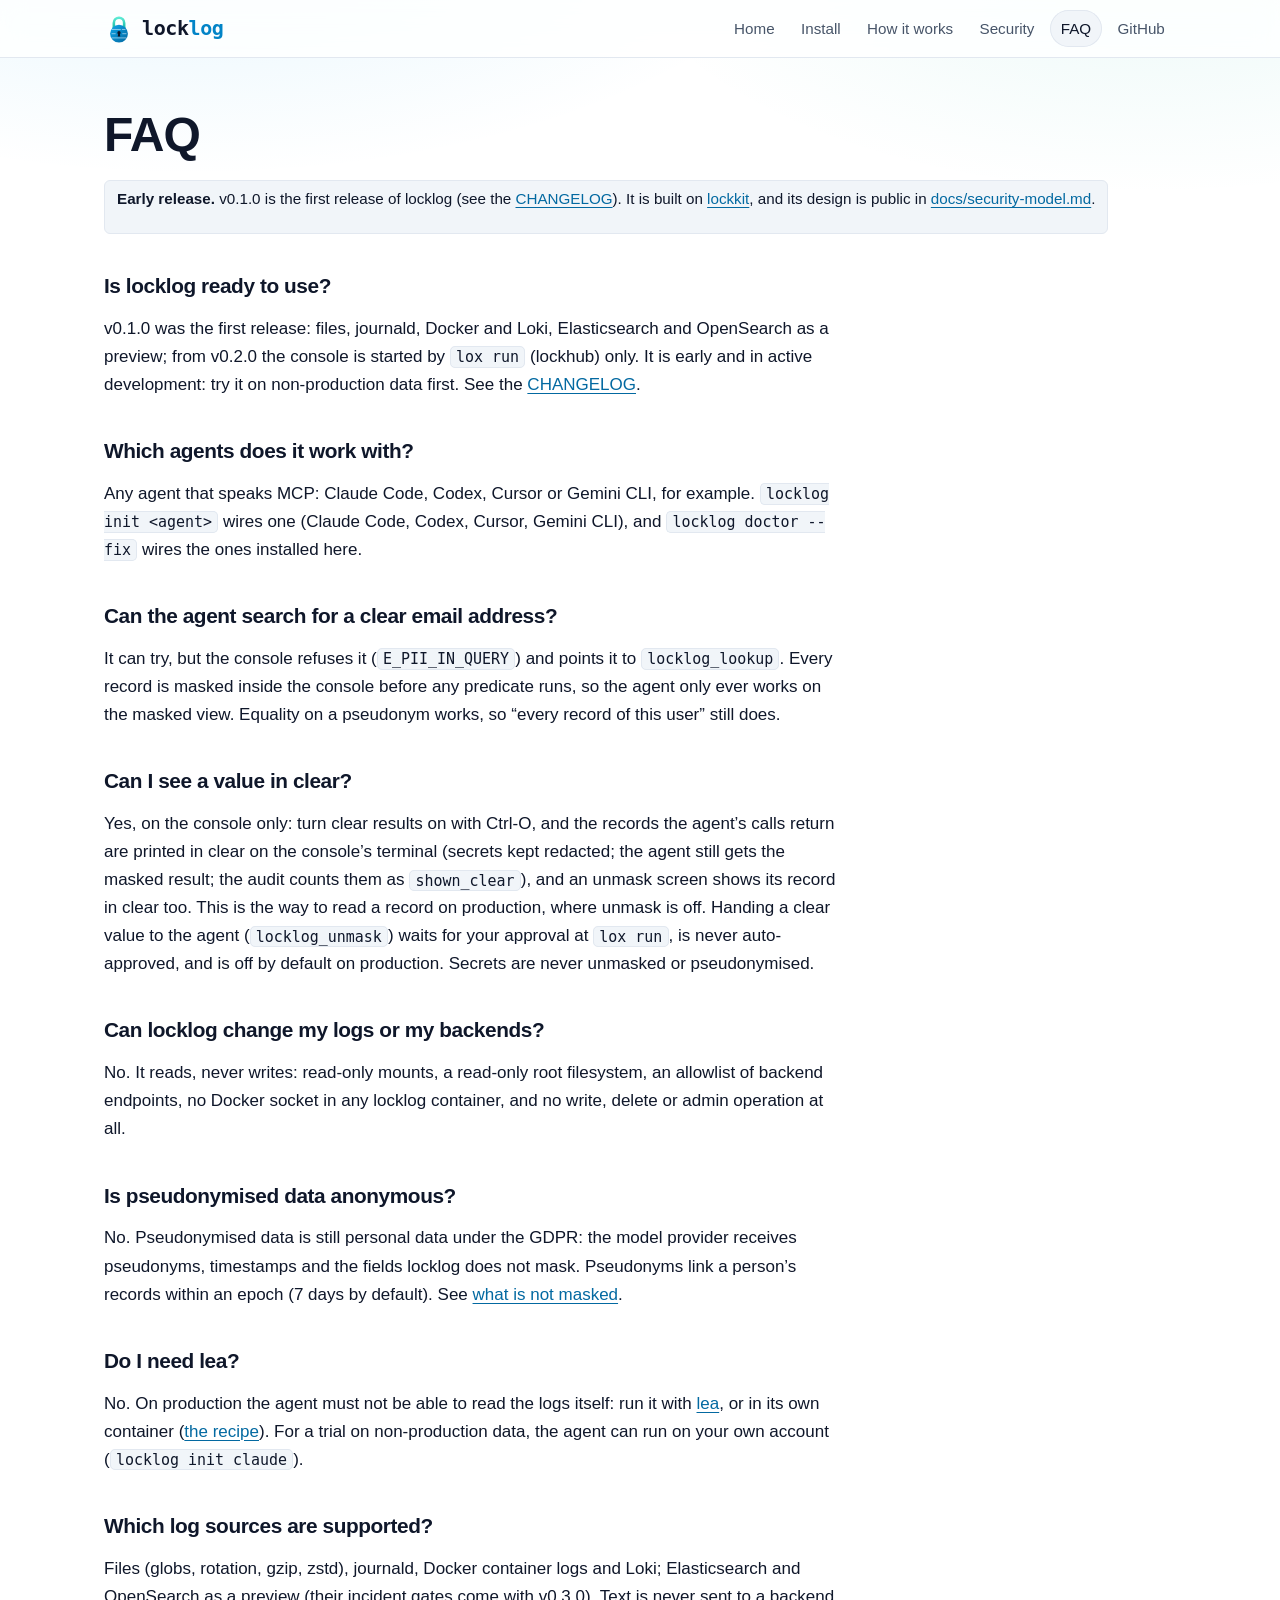
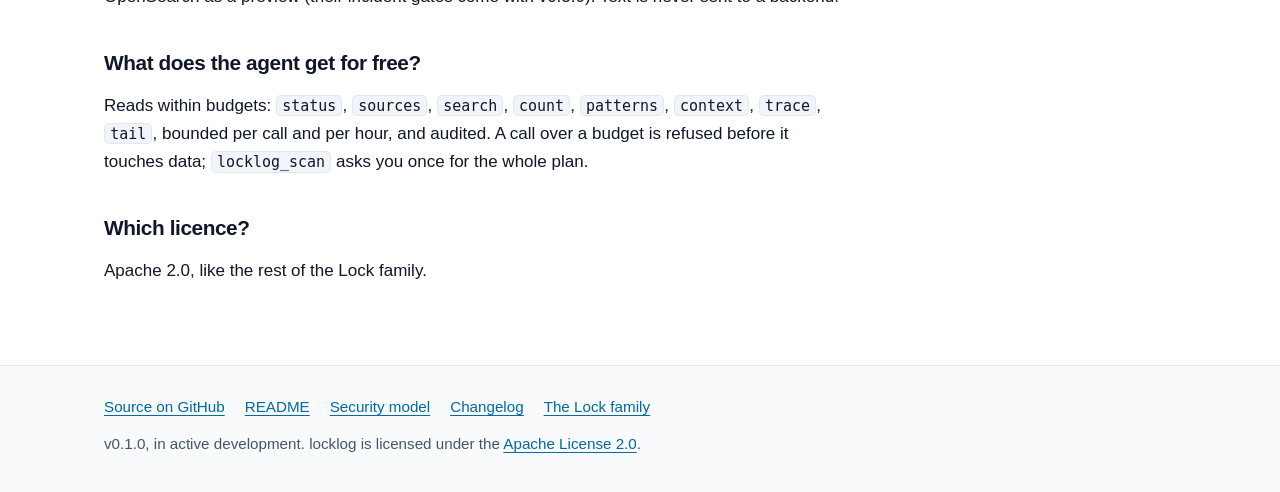
==== site/faq/index.html @ 56785b1d "feat!: hub only, started by lox run; launcher verbs; lockkit v0.13.0 - lockkit v0.13.0. locklog cons" ====
<!doctype html>
<html lang="en">
<head>
  <meta charset="utf-8">
  <meta name="viewport" content="width=device-width, initial-scale=1">
  <title>FAQ — locklog</title>
  <meta name="description" content="Frequently asked questions about locklog: status, agents, masking, clear values, GDPR, sources and budgets.">
  <meta name="color-scheme" content="light dark">
  <meta name="theme-color" content="#ffffff" media="(prefers-color-scheme: light)">
  <meta name="theme-color" content="#0b1120" media="(prefers-color-scheme: dark)">
  <link rel="canonical" href="https://locklog.dev/faq/">
  <meta property="og:type" content="website">
  <meta property="og:site_name" content="locklog">
  <meta property="og:title" content="FAQ — locklog">
  <meta property="og:description" content="Frequently asked questions about locklog: status, agents, masking, clear values, GDPR, sources and budgets.">
  <meta property="og:url" content="https://locklog.dev/faq/">
  <meta property="og:locale" content="en_US">
  <meta name="twitter:card" content="summary">
  <meta name="twitter:title" content="FAQ — locklog">
  <meta name="twitter:description" content="Frequently asked questions about locklog: status, agents, masking, clear values, GDPR, sources and budgets.">
  <link rel="icon" href="../assets/logo.svg" type="image/svg+xml">
  <link rel="stylesheet" href="../assets/style.css">
  <script src="../assets/anchors.js" defer></script>
</head>
<body>
  <a class="skip-link" href="#main">Skip to content</a>
  <header class="site-header">
    <div class="wrap">
      <a class="brand" href="../"><img src="../assets/logo.svg" alt="" width="32" height="32"><span class="wordmark">lock<span>log</span></span></a>
      <nav class="site-nav" aria-label="Main">
        <ul>
          <li><a href="../">Home</a></li>
          <li><a href="../install/">Install</a></li>
          <li><a href="../how-it-works/">How it works</a></li>
          <li><a href="../security/">Security</a></li>
          <li><a href="../faq/" aria-current="page">FAQ</a></li>
          <li><a href="https://github.com/DavidGodefroid/locklog">GitHub</a></li>
        </ul>
      </nav>
    </div>
  </header>
  <main id="main" tabindex="-1">
    <div class="wrap">
<h1>FAQ</h1>
<div class="notice" role="note"><p><strong>Early release.</strong> v0.1.0 is the first release of locklog (see the <a href="https://github.com/DavidGodefroid/locklog/blob/main/CHANGELOG.md">CHANGELOG</a>). It is built on <a href="https://github.com/DavidGodefroid/lockkit">lockkit</a>, and its design is public in <a href="https://github.com/DavidGodefroid/locklog/blob/main/docs/security-model.md">docs/security-model.md</a>.</p></div>
<div class="prose faq">
<h2 id="ready">Is locklog ready to use?</h2>
<p>v0.1.0 was the first release: files, journald, Docker and Loki, Elasticsearch and OpenSearch as a preview; from v0.2.0 the console is started by <code>lox run</code> (lockhub) only. It is early and in active development: try it on non-production data first. See the <a href="https://github.com/DavidGodefroid/locklog/blob/main/CHANGELOG.md">CHANGELOG</a>.</p>

<h2 id="agents">Which agents does it work with?</h2>
<p>Any agent that speaks MCP: Claude Code, Codex, Cursor or Gemini CLI, for example. <code>locklog init &lt;agent&gt;</code> wires one (Claude Code, Codex, Cursor, Gemini CLI), and <code>locklog doctor --fix</code> wires the ones installed here.</p>

<h2 id="search-clear">Can the agent search for a clear email address?</h2>
<p>It can try, but the console refuses it (<code>E_PII_IN_QUERY</code>) and points it to <code>locklog_lookup</code>. Every record is masked inside the console before any predicate runs, so the agent only ever works on the masked view. Equality on a pseudonym works, so “every record of this user” still does.</p>

<h2 id="see-clear">Can I see a value in clear?</h2>
<p>Yes, on the console only: turn clear results on with Ctrl-O, and the records the agent’s calls return are printed in clear on the console’s terminal (secrets kept redacted; the agent still gets the masked result; the audit counts them as <code>shown_clear</code>), and an unmask screen shows its record in clear too. This is the way to read a record on production, where unmask is off. Handing a clear value to the agent (<code>locklog_unmask</code>) waits for your approval at <code>lox run</code>, is never auto-approved, and is off by default on production. Secrets are never unmasked or pseudonymised.</p>

<h2 id="write">Can locklog change my logs or my backends?</h2>
<p>No. It reads, never writes: read-only mounts, a read-only root filesystem, an allowlist of backend endpoints, no Docker socket in any locklog container, and no write, delete or admin operation at all.</p>

<h2 id="gdpr">Is pseudonymised data anonymous?</h2>
<p>No. Pseudonymised data is still personal data under the GDPR: the model provider receives pseudonyms, timestamps and the fields locklog does not mask. Pseudonyms link a person’s records within an epoch (7 days by default). See <a href="../security/#not-masked">what is not masked</a>.</p>

<h2 id="lea">Do I need lea?</h2>
<p>No. On production the agent must not be able to read the logs itself: run it with <a href="https://github.com/DavidGodefroid/lea">lea</a>, or in its own container (<a href="https://github.com/DavidGodefroid/locklog/blob/main/docs/setup.md#the-own-container-recipe">the recipe</a>). For a trial on non-production data, the agent can run on your own account (<code>locklog init claude</code>).</p>

<h2 id="sources">Which log sources are supported?</h2>
<p>Files (globs, rotation, gzip, zstd), journald, Docker container logs and Loki; Elasticsearch and OpenSearch as a preview (their incident gates come with v0.3.0). Text is never sent to a backend.</p>

<h2 id="budgets">What does the agent get for free?</h2>
<p>Reads within budgets: <code>status</code>, <code>sources</code>, <code>search</code>, <code>count</code>, <code>patterns</code>, <code>context</code>, <code>trace</code>, <code>tail</code>, bounded per call and per hour, and audited. A call over a budget is refused before it touches data; <code>locklog_scan</code> asks you once for the whole plan.</p>

<h2 id="licence">Which licence?</h2>
<p>Apache 2.0, like the rest of the Lock family.</p>
</div>
    </div>
  </main>
  <footer class="site-footer">
    <div class="wrap">
      <ul>
        <li><a href="https://github.com/DavidGodefroid/locklog">Source on GitHub</a></li>
        <li><a href="https://github.com/DavidGodefroid/locklog/blob/main/README.md">README</a></li>
        <li><a href="https://github.com/DavidGodefroid/locklog/blob/main/docs/security-model.md">Security model</a></li>
        <li><a href="https://github.com/DavidGodefroid/locklog/blob/main/CHANGELOG.md">Changelog</a></li>
        <li><a href="https://lockfamily.dev/">The Lock family</a></li>
      </ul>
      <p>v0.1.0, in active development. locklog is licensed under the <a href="https://github.com/DavidGodefroid/locklog/blob/main/LICENSE">Apache License 2.0</a>.</p>
    </div>
  </footer>
</body>
</html>
---- site/assets/style.css ----
/* locklog.dev — one stylesheet, no build step, no external resources.
   Palette taken from site/assets/logo.svg and the banners. */

:root {
  color-scheme: light dark;
  --bg: #ffffff;
  --bg-glow: rgba(14, 165, 233, 0.14);
  --bg-glow-2: rgba(20, 184, 166, 0.10);
  --surface: #f8fafc;
  --surface-2: #f1f5f9;
  --text: #0f172a;
  --muted: #475569;
  --border: #e2e8f0;
  --link: #0369a1;
  --link-hover: #075985;
  --accent: #0284c7;
  --accent-2: #14b8a6;
  --key: #0f766e;
  --focus: #0284c7;
  --term-bg: #0f172a;
  --term-bar: #1e293b;
  --term-text: #e2e8f0;
  --term-border: #1e293b;
  --limit-bg: #fffbeb;
  --limit-border: #b45309;
  --yes: #0f766e;
  --yes-bg: #ccfbf1;
  --no: #b91c1c;
  --no-bg: #fee2e2;
  --header-bg: rgba(255, 255, 255, 0.82);
  --shadow: 0 1px 2px rgba(15, 23, 42, 0.06), 0 8px 24px rgba(15, 23, 42, 0.06);
  --shadow-lg: 0 24px 60px -12px rgba(3, 105, 161, 0.35);
  --partial: #92400e;
  --partial-bg: #fef3c7;
  --mono: ui-monospace, SFMono-Regular, Menlo, Consolas, "DejaVu Sans Mono", "Liberation Mono", monospace;
  --sans: -apple-system, BlinkMacSystemFont, "Segoe UI", Roboto, "Helvetica Neue", Arial, "Noto Sans", sans-serif;
  --radius: 12px;
  --max: 70rem;
}

@media (prefers-color-scheme: dark) {
  :root {
    --bg: #0b1120;
    --bg-glow: rgba(14, 165, 233, 0.22);
    --bg-glow-2: rgba(45, 212, 191, 0.10);
    --surface: #111a2e;
    --surface-2: #1e293b;
    --text: #f1f5f9;
    --muted: #94a3b8;
    --border: #253047;
    --link: #7dd3fc;
    --link-hover: #bae6fd;
    --accent: #38bdf8;
    --accent-2: #5eead4;
    --key: #5eead4;
    --focus: #5eead4;
    --term-bg: #020617;
    --term-bar: #0f172a;
    --term-text: #e2e8f0;
    --term-border: #253047;
    --limit-bg: #1f1a10;
    --limit-border: #f59e0b;
    --yes: #5eead4;
    --yes-bg: rgba(45, 212, 191, 0.12);
    --no: #fca5a5;
    --no-bg: rgba(248, 113, 113, 0.12);
    --header-bg: rgba(11, 17, 32, 0.8);
    --shadow: 0 1px 2px rgba(0, 0, 0, 0.3), 0 8px 24px rgba(0, 0, 0, 0.25);
    --shadow-lg: 0 30px 80px -20px rgba(14, 165, 233, 0.45);
    --partial: #fcd34d;
    --partial-bg: rgba(251, 191, 36, 0.12);
  }
}

*, *::before, *::after { box-sizing: border-box; }

html { -webkit-text-size-adjust: 100%; text-size-adjust: 100%; }

body {
  margin: 0;
  background:
    radial-gradient(60rem 30rem at 15% -10rem, var(--bg-glow), transparent 70%),
    radial-gradient(50rem 26rem at 90% -6rem, var(--bg-glow-2), transparent 70%),
    var(--bg);
  background-repeat: no-repeat;
  color: var(--text);
  font-family: var(--sans);
  font-size: 1.0625rem;
  line-height: 1.65;
  overflow-wrap: break-word;
}

img, svg { max-width: 100%; height: auto; }

a { color: var(--link); text-underline-offset: 0.18em; text-decoration-thickness: 1px; }
a:hover { color: var(--link-hover); text-decoration-thickness: 2px; }

:focus-visible {
  outline: 3px solid var(--focus);
  outline-offset: 2px;
  border-radius: 4px;
}

.skip-link {
  position: absolute;
  left: 1rem;
  top: -100px;
  z-index: 20;
  padding: 0.5rem 1rem;
  background: var(--text);
  color: var(--bg);
  border-radius: var(--radius);
  font-weight: 600;
}
.skip-link:focus { top: 0.75rem; color: var(--bg); }

.visually-hidden {
  position: absolute !important;
  width: 1px; height: 1px;
  margin: -1px; padding: 0; border: 0;
  overflow: hidden;
  clip: rect(0 0 0 0);
  white-space: nowrap;
}

.wrap {
  width: 100%;
  max-width: var(--max);
  margin: 0 auto;
  padding: 0 1rem;
}

/* Header and navigation */
.site-header {
  z-index: 10;
  border-bottom: 1px solid var(--border);
  background: var(--header-bg);
  -webkit-backdrop-filter: saturate(1.6) blur(12px);
  backdrop-filter: saturate(1.6) blur(12px);
}
.site-header .wrap {
  display: flex;
  flex-wrap: wrap;
  align-items: center;
  justify-content: space-between;
  gap: 0.5rem 1.5rem;
  padding-top: 0.65rem;
  padding-bottom: 0.65rem;
}
.brand {
  display: inline-flex;
  align-items: center;
  gap: 0.5rem;
  color: var(--text);
  text-decoration: none;
  font-family: var(--mono);
  font-weight: 700;
  font-size: 1.25rem;
  letter-spacing: -0.02em;
}
.brand .wordmark span { color: var(--accent); }
.brand:hover { color: var(--text); }
.brand img { width: 30px; height: 30px; }

.site-nav ul {
  display: flex;
  flex-wrap: wrap;
  gap: 0.25rem;
  margin: 0;
  padding: 0;
  list-style: none;
}
.site-nav li + li { margin-top: 0; }
.site-nav a {
  display: inline-block;
  padding: 0.35rem 0.7rem;
  border-radius: 999px;
  color: var(--muted);
  text-decoration: none;
  font-size: 0.95rem;
  font-weight: 500;
}
.site-nav a:hover { color: var(--text); background: var(--surface-2); }
.site-nav a[aria-current="page"] {
  color: var(--text);
  background: var(--surface-2);
  box-shadow: inset 0 0 0 1px var(--border);
}

/* Main content */
main { display: block; padding-bottom: 4rem; }
main > .wrap > h1:first-child { margin-top: 3rem; }

h1, h2, h3 { line-height: 1.2; letter-spacing: -0.02em; }
[id] { scroll-margin-top: 5rem; }
h1 { font-size: clamp(2rem, 6vw, 3rem); margin: 2rem 0 1rem; font-weight: 800; }
h2 {
  font-size: clamp(1.5rem, 4vw, 2rem);
  margin: 4.5rem 0 1rem;
  font-weight: 750;
}
h2::before {
  content: "";
  display: block;
  width: 2.5rem;
  height: 4px;
  margin-bottom: 0.9rem;
  border-radius: 2px;
  background: linear-gradient(90deg, var(--accent), var(--accent-2));
}
h3 { font-size: 1.2rem; margin: 1.75rem 0 0.5rem; }

/* Section links (assets/anchors.js) */
.has-anchor { cursor: pointer; }
.heading-anchor {
  margin-left: 0.4em;
  color: var(--muted);
  font-weight: 600;
  text-decoration: none;
  opacity: 0;
  transition: opacity 0.15s ease;
}
.has-anchor:hover .heading-anchor,
.heading-anchor:focus-visible { opacity: 1; color: var(--link); }
@media (hover: none) { .heading-anchor { opacity: 0.6; } }
.anchor-toast {
  position: fixed;
  left: 50%;
  bottom: 1.5rem;
  z-index: 30;
  transform: translateX(-50%);
  padding: 0.45rem 0.9rem;
  border-radius: var(--radius);
  background: var(--text);
  color: var(--bg);
  font-size: 0.9rem;
  font-weight: 600;
  opacity: 0;
  pointer-events: none;
  transition: opacity 0.2s ease;
}
.anchor-toast:empty { display: none; }
.anchor-toast.is-visible { opacity: 1; }

.prose { max-width: 46rem; }
.lead { font-size: 1.2rem; color: var(--muted); }

p, ul, ol { margin: 0 0 1rem; }
li + li { margin-top: 0.35rem; }

code {
  font-family: var(--mono);
  font-size: 0.88em;
  background: var(--surface-2);
  border: 1px solid var(--border);
  border-radius: 5px;
  padding: 0.05em 0.35em;
}

pre {
  margin: 0 0 1.25rem;
  padding: 1rem 1.15rem;
  max-width: 100%;
  overflow-x: auto;
  background: var(--term-bg);
  color: var(--term-text);
  border: 1px solid var(--term-border);
  border-radius: var(--radius);
  box-shadow: var(--shadow);
  font-family: var(--mono);
  font-size: 0.85rem;
  line-height: 1.55;
  tab-size: 4;
}
pre code {
  background: none;
  border: 0;
  padding: 0;
  font-size: inherit;
  color: inherit;
}
pre:focus-visible { outline-offset: 3px; }
pre.diagram { line-height: 1.25; }
.cmt { color: #94a3b8; }

/* A terminal window: a title bar with three dots above the code. */
pre.term {
  position: relative;
  padding-top: 2.6rem;
  background:
    radial-gradient(circle at 1.1rem 0.95rem, #f87171 0.3rem, transparent 0.32rem),
    radial-gradient(circle at 2rem 0.95rem, #fbbf24 0.3rem, transparent 0.32rem),
    radial-gradient(circle at 2.9rem 0.95rem, #34d399 0.3rem, transparent 0.32rem),
    linear-gradient(var(--term-bar), var(--term-bar)) top / 100% 1.9rem no-repeat,
    var(--term-bg);
  background-repeat: no-repeat;
  background-attachment: local;
}

figure { margin: 0 0 1.5rem; }
figcaption { color: var(--muted); font-size: 0.95rem; margin-top: 0.75rem; }

blockquote {
  margin: 0 0 1rem;
  padding: 0.75rem 1.25rem;
  border-left: 4px solid var(--accent);
  border-radius: 0 var(--radius) var(--radius) 0;
  background: var(--surface);
  color: var(--text);
  font-size: 1.1rem;
  font-weight: 500;
}
blockquote p { margin: 0; }

/* Hero */
.hero {
  padding: 4.5rem 0 1rem;
  text-align: center;
}
.hero h1 {
  margin: 1.25rem auto 1.25rem;
  font-size: clamp(2.3rem, 7vw, 4rem);
  line-height: 1.08;
  letter-spacing: -0.035em;
}
.hero h1 .key {
  color: var(--key);
  background: linear-gradient(90deg, var(--accent), var(--accent-2));
  -webkit-background-clip: text;
  background-clip: text;
  -webkit-text-fill-color: transparent;
}
.hero .lead {
  max-width: 40rem;
  margin: 0 auto 1rem;
  font-size: clamp(1.15rem, 2.4vw, 1.35rem);
}
.hero .intro {
  max-width: 44rem;
  margin: 0 auto;
  color: var(--muted);
}
.hero .actions, .hero .facts { justify-content: center; }

.eyebrow { margin: 0; }
.eyebrow a {
  display: inline-flex;
  align-items: center;
  gap: 0.6rem;
  padding: 0.25rem 0.85rem 0.25rem 0.3rem;
  border: 1px solid var(--border);
  border-radius: 999px;
  background: var(--surface);
  color: var(--muted);
  font-size: 0.9rem;
  text-decoration: none;
}
.eyebrow a:hover { color: var(--text); border-color: var(--accent); }
.badge {
  padding: 0.05rem 0.55rem;
  white-space: nowrap;
  border-radius: 999px;
  background: linear-gradient(90deg, #0284c7, #0369a1);
  color: #ffffff;
  font-weight: 700;
  font-size: 0.8rem;
}

.facts {
  display: flex;
  flex-wrap: wrap;
  gap: 0.5rem;
  margin: 1rem 0 0;
  padding: 0;
  list-style: none;
}
.facts li {
  margin: 0;
  padding: 0.2rem 0.75rem;
  border: 1px solid var(--border);
  border-radius: 999px;
  background: var(--surface);
  font-size: 0.875rem;
  color: var(--muted);
}

.actions { display: flex; flex-wrap: wrap; gap: 0.75rem; margin: 2rem 0 1.5rem; }
.button {
  display: inline-block;
  padding: 0.7rem 1.3rem;
  border-radius: 999px;
  border: 1px solid var(--border);
  color: var(--text);
  text-decoration: none;
  font-weight: 600;
  background: var(--surface);
  transition: border-color 0.15s, transform 0.15s, box-shadow 0.15s;
}
.button:hover { color: var(--text); border-color: var(--accent); }
.button.primary {
  background: linear-gradient(135deg, #0369a1, #075985);
  border-color: transparent;
  color: #ffffff;
  box-shadow: 0 8px 20px -6px rgba(3, 105, 161, 0.6);
}
.button.primary:hover { color: #ffffff; box-shadow: 0 10px 26px -6px rgba(3, 105, 161, 0.75); }

.notice {
  display: inline-block;
  padding: 0.35rem 0.75rem;
  border-radius: 6px;
  background: var(--surface-2);
  border: 1px solid var(--border);
  font-size: 0.95rem;
}

/* Demo */
.demo-section { margin-top: 2.5rem; }
/* The demo breaks out of the text column: as wide as the window allows
   (94vw, at most its 1200px drawing), and never taller than the window
   minus the header, so it is always seen whole. */
figure.demo {
  position: relative;
  left: 50%;
  width: min(94vw, 1200px, calc((100vh - 6rem) * 1200 / 620));
  width: min(94vw, 1200px, calc((100svh - 6rem) * 1200 / 620));
  margin: 0 0 1.5rem;
  transform: translateX(-50%);
}
.demo-frame {
  border-radius: var(--radius);
  background: var(--term-bg);
  box-shadow: var(--shadow-lg);
}
figure.demo img {
  display: block;
  width: 100%;
  height: auto;
  aspect-ratio: 1200 / 620;
  border-radius: var(--radius);
}
.demo-hint { display: none; }
figure.demo figcaption { max-width: 52rem; margin: 1rem auto 0; text-align: center; }

/* Cards */
.cards {
  display: grid;
  grid-template-columns: repeat(auto-fit, minmax(min(100%, 15.5rem), 1fr));
  gap: 1rem;
  margin: 1.5rem 0 1rem;
  padding: 0;
  list-style: none;
}
/* Six cards: two rows of three. Five family cards: one row on wide screens. */
.cards.cols-3 { grid-template-columns: repeat(auto-fit, minmax(min(100%, 18rem), 1fr)); }
.cards.family { grid-template-columns: repeat(auto-fit, minmax(min(100%, 11.5rem), 1fr)); }
.cards > li {
  margin: 0;
  padding: 1.25rem 1.25rem 1.3rem;
  background: var(--surface);
  border: 1px solid var(--border);
  border-radius: var(--radius);
  box-shadow: var(--shadow);
  transition: border-color 0.15s, transform 0.15s;
}
.cards > li:hover { border-color: var(--accent); }
.cards .icon {
  display: inline-grid;
  place-items: center;
  width: 2.5rem;
  height: 2.5rem;
  margin-bottom: 0.75rem;
  border-radius: 10px;
  background: var(--surface-2);
  border: 1px solid var(--border);
  font-size: 1.25rem;
  line-height: 1;
}
.cards h3 { margin-top: 0; font-size: 1.1rem; }
.cards p { margin: 0; color: var(--muted); font-size: 0.975rem; }

/* Tables */
.table-wrap {
  max-width: 100%;
  overflow-x: auto;
  margin: 0 0 1.25rem;
  border: 1px solid var(--border);
  border-radius: var(--radius);
  box-shadow: var(--shadow);
  /* Scroll hint: an edge shadow appears on the side that has more content. */
  background:
    linear-gradient(to right, var(--bg) 30%, transparent) left / 2rem 100% no-repeat local,
    linear-gradient(to left, var(--bg) 30%, transparent) right / 2rem 100% no-repeat local,
    radial-gradient(farthest-side at 0 50%, rgba(0,0,0,.22), transparent) left / 0.75rem 100% no-repeat scroll,
    radial-gradient(farthest-side at 100% 50%, rgba(0,0,0,.22), transparent) right / 0.75rem 100% no-repeat scroll,
    var(--bg);
}
table { border-collapse: collapse; width: 100%; font-size: 0.95rem; }
caption {
  text-align: left;
  padding: 0.7rem 0.9rem;
  font-weight: 600;
  color: var(--muted);
  caption-side: top;
}
th, td {
  padding: 0.6rem 0.9rem;
  text-align: left;
  vertical-align: top;
  border-top: 1px solid var(--border);
}
thead th { background: var(--surface-2); border-top: 0; }
tbody tr:hover { background: var(--surface); }
td.yes, td.no { white-space: nowrap; }
td.yes::before, td.no::before {
  display: inline-grid;
  place-items: center;
  width: 1.35rem;
  height: 1.35rem;
  margin-right: 0.45rem;
  border-radius: 999px;
  font-size: 0.8rem;
  font-weight: 800;
  vertical-align: -0.1em;
}
td.yes { color: var(--yes); font-weight: 600; }
td.yes::before { content: "✓"; background: var(--yes-bg); }
td.no { color: var(--no); font-weight: 600; }
td.no::before { content: "✕"; background: var(--no-bg); }
td.partial { color: var(--partial); font-weight: 600; white-space: nowrap; }
td.partial::before {
  content: "~";
  display: inline-grid;
  place-items: center;
  width: 1.35rem;
  height: 1.35rem;
  margin-right: 0.45rem;
  border-radius: 999px;
  background: var(--partial-bg);
  font-size: 0.8rem;
  font-weight: 800;
  vertical-align: -0.1em;
}
.compare td { min-width: 7rem; }
.compare th[scope="row"] { min-width: 11rem; }
.engines td, .engines th { min-width: 9rem; }
.engines td:first-child, .engines th:first-child { min-width: 0; }

/* Limits: kept prominent */
.limits {
  margin: 3rem 0 2rem;
  padding: 0.25rem 1.25rem 1rem;
  background: var(--limit-bg);
  border: 1px solid var(--border);
  border-left: 5px solid var(--limit-border);
  border-radius: var(--radius);
}
.limits > h2 { margin-top: 1.25rem; }
.limits > h2::before { background: var(--limit-border); }

.steps { padding-left: 1.4rem; }
.steps > li { padding-left: 0.25rem; }
.steps > li + li { margin-top: 0.75rem; }

.more {
  padding: 1rem 1.25rem;
  background: var(--surface);
  border: 1px solid var(--border);
  border-radius: var(--radius);
}
.more ul { margin: 0; }

/* FAQ */
.faq h2 { font-size: 1.3rem; margin-top: 2.5rem; }
.faq h2::before { display: none; }

/* Footer */
.site-footer {
  border-top: 1px solid var(--border);
  background: var(--surface);
  color: var(--muted);
  font-size: 0.95rem;
}
.site-footer .wrap { padding-top: 1.75rem; padding-bottom: 2.25rem; }
.site-footer ul {
  display: flex;
  flex-wrap: wrap;
  gap: 0.5rem 1.25rem;
  margin: 0 0 0.75rem;
  padding: 0;
  list-style: none;
}
.site-footer li + li { margin-top: 0; }
.site-footer p { margin: 0; }

@media (min-width: 48rem) {
  .site-header { position: sticky; top: 0; }
  .wrap { padding: 0 1.5rem; }
  pre { font-size: 0.9rem; }
}

@media (max-width: 40rem) {
  .hero { padding-top: 2.5rem; }
  .hero h1 br { display: none; }
  h2 { margin-top: 3.25rem; }
  /* Scaled to a phone, the demo's terminal text would be 3px high: keep
     it readable and let it scroll sideways. */
  figure.demo { left: 0; width: 100%; transform: none; }
  .demo-frame { overflow-x: auto; overscroll-behavior-x: contain; }
  figure.demo img { width: 56.25rem; max-width: none; }
  .demo-hint { display: block; margin: 0.5rem 0 0; color: var(--muted); font-size: 0.9rem; text-align: center; }
}

@media (prefers-reduced-motion: no-preference) {
  html { scroll-behavior: smooth; }
  .button:hover, .cards > li:hover { transform: translateY(-2px); }
}

@media print {
  .site-header { position: static; }
  .site-nav, .skip-link, .actions { display: none; }
  pre { white-space: pre-wrap; }
}
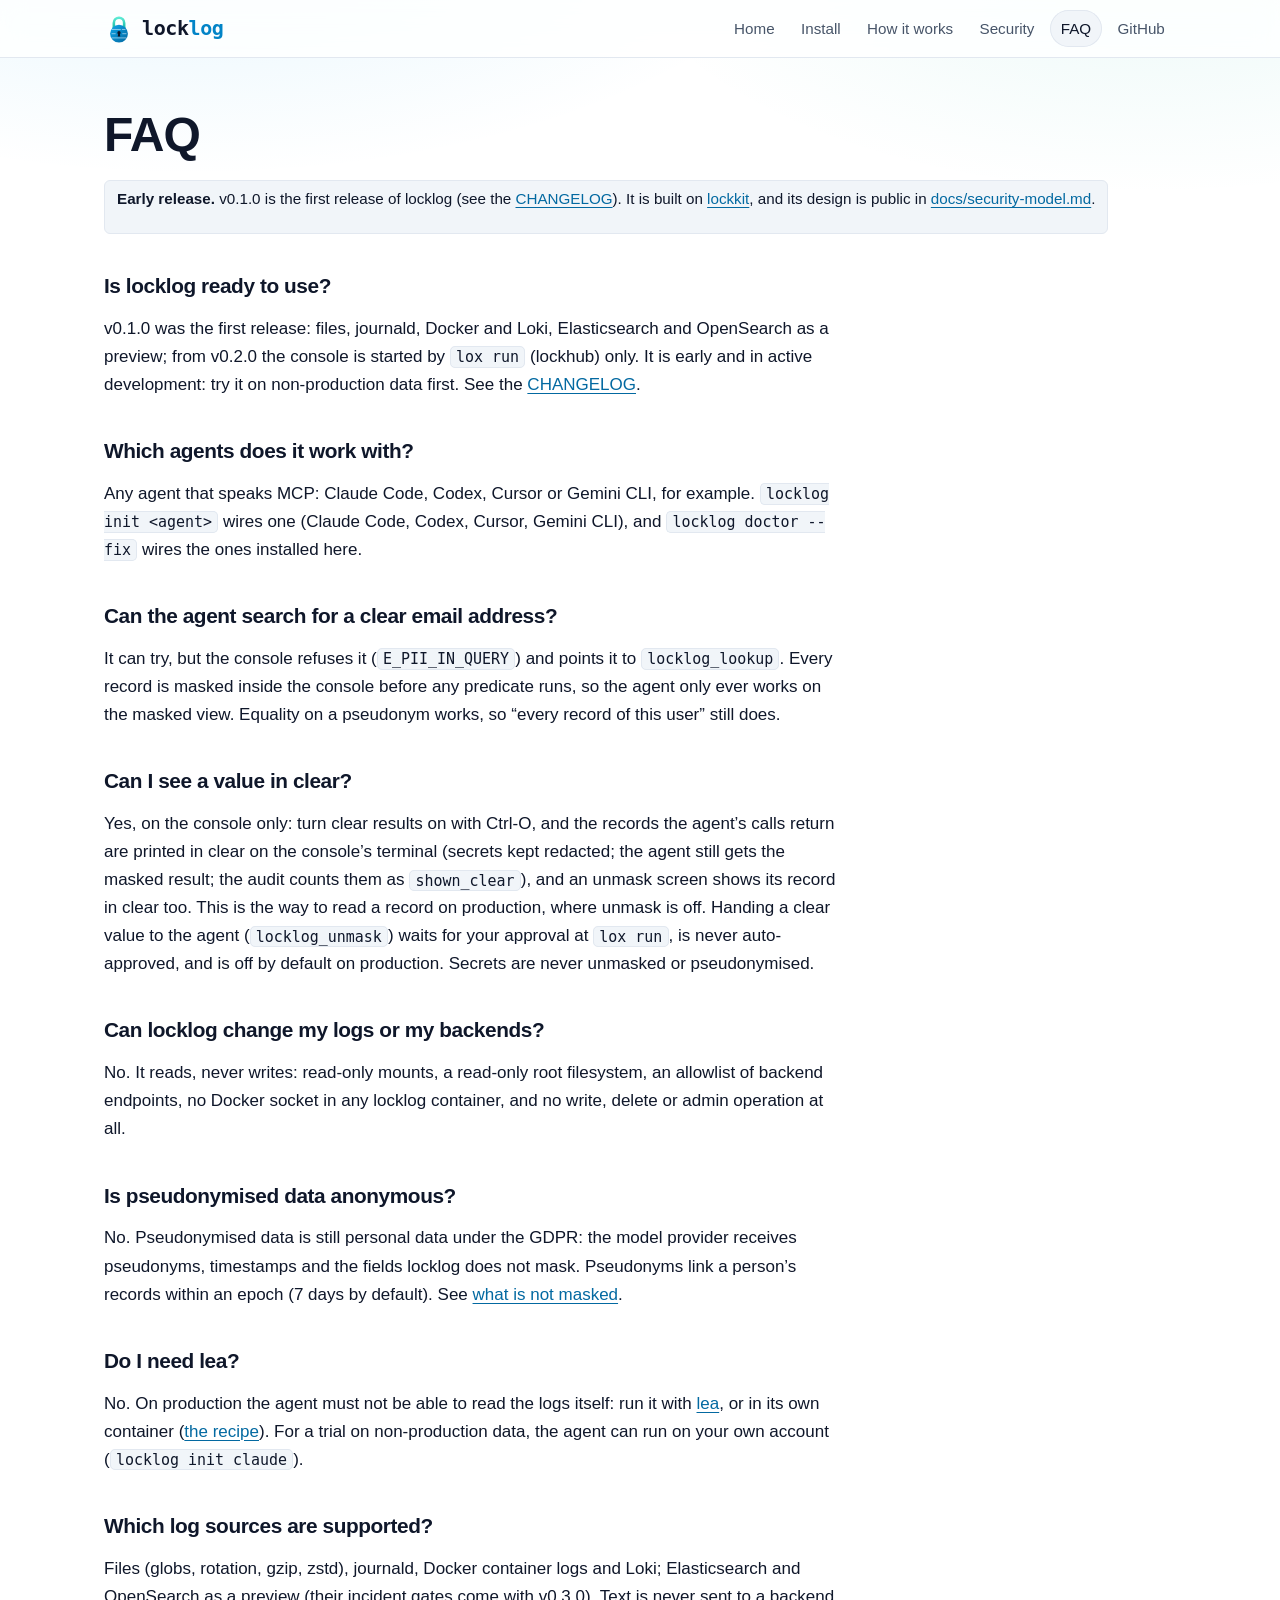
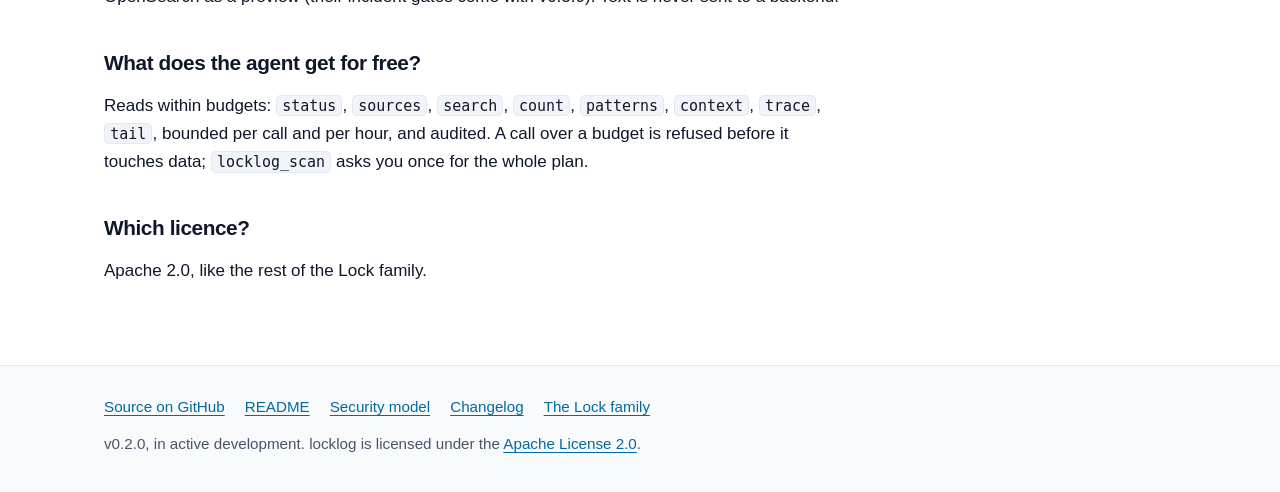
==== commit ca31b324: "release: v0.2.0 Co-Authored-By: Claude Opus 5.5 <noreply@anthropic.com>" ====
--- a/site/faq/index.html
+++ b/site/faq/index.html
@@ -85,7 +85,7 @@
         <li><a href="https://github.com/DavidGodefroid/locklog/blob/main/CHANGELOG.md">Changelog</a></li>
         <li><a href="https://lockfamily.dev/">The Lock family</a></li>
       </ul>
-      <p>v0.1.0, in active development. locklog is licensed under the <a href="https://github.com/DavidGodefroid/locklog/blob/main/LICENSE">Apache License 2.0</a>.</p>
+      <p>v0.2.0, in active development. locklog is licensed under the <a href="https://github.com/DavidGodefroid/locklog/blob/main/LICENSE">Apache License 2.0</a>.</p>
     </div>
   </footer>
 </body>
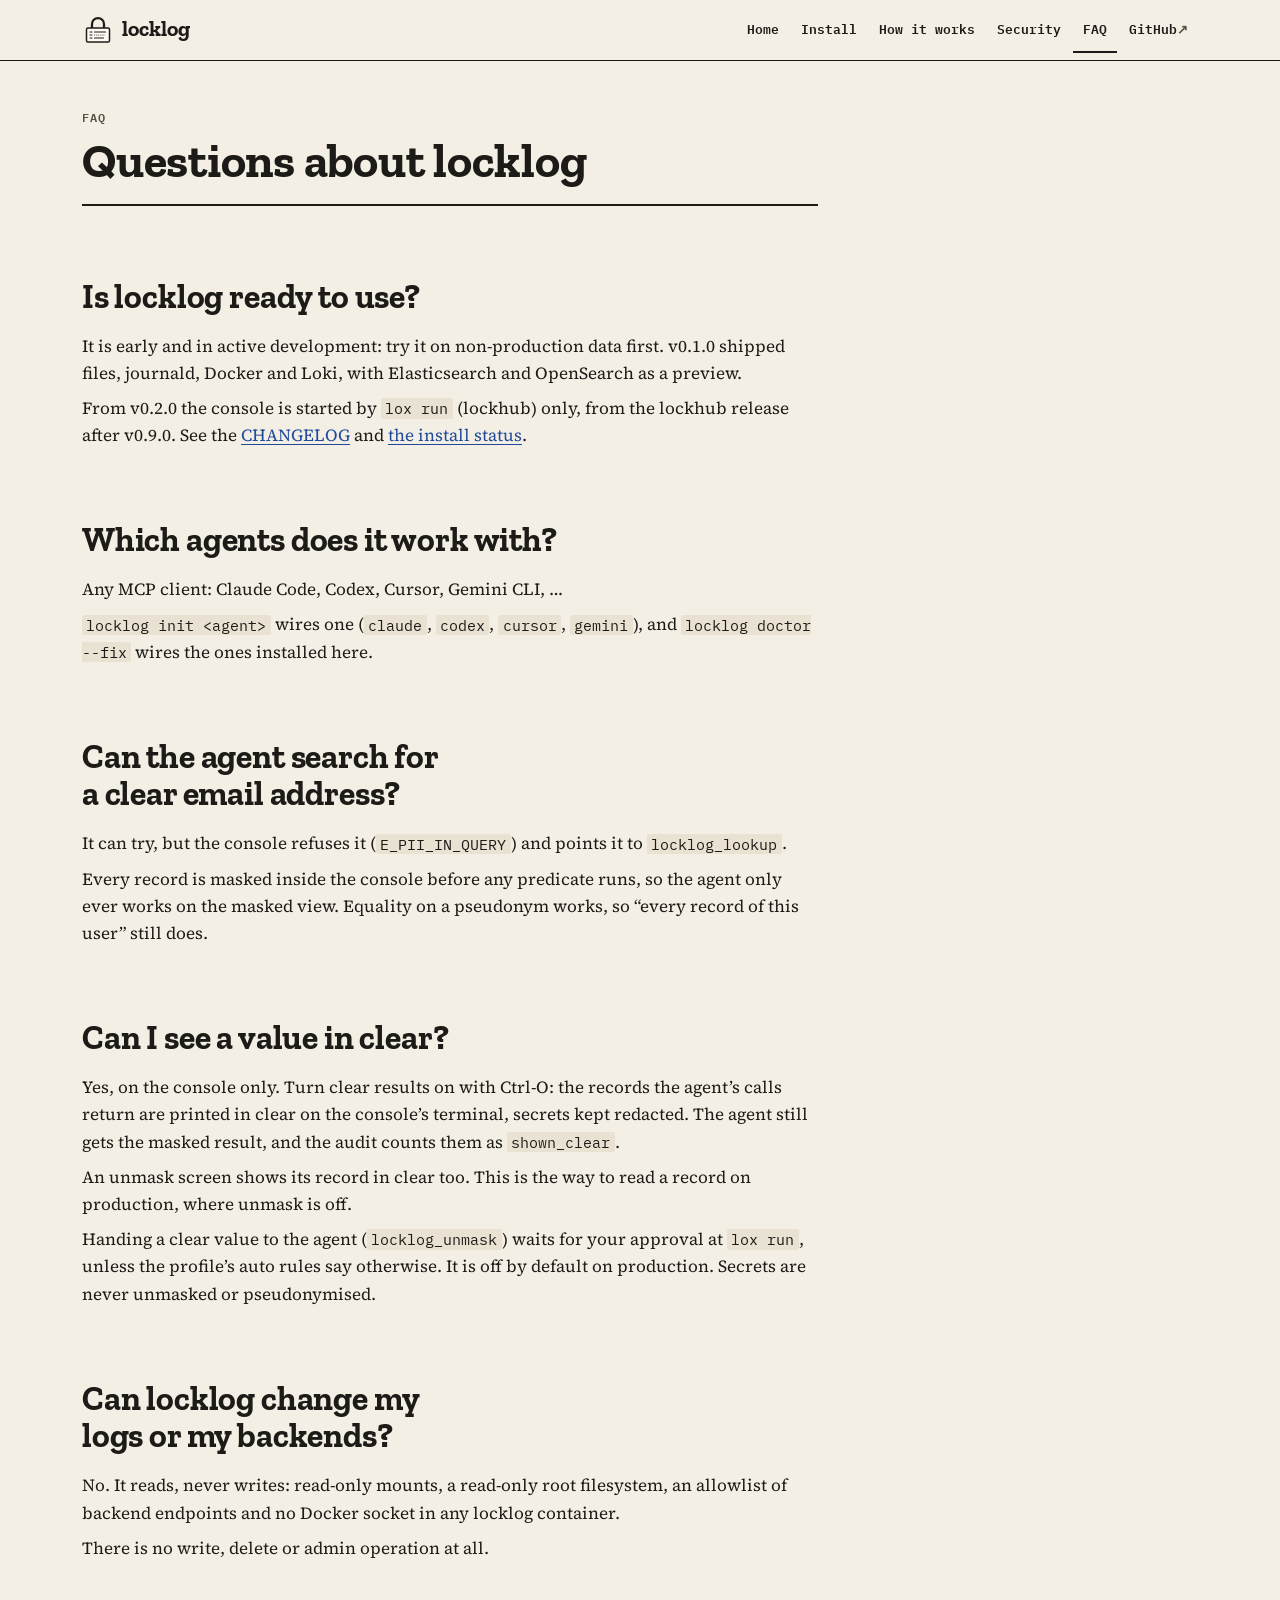
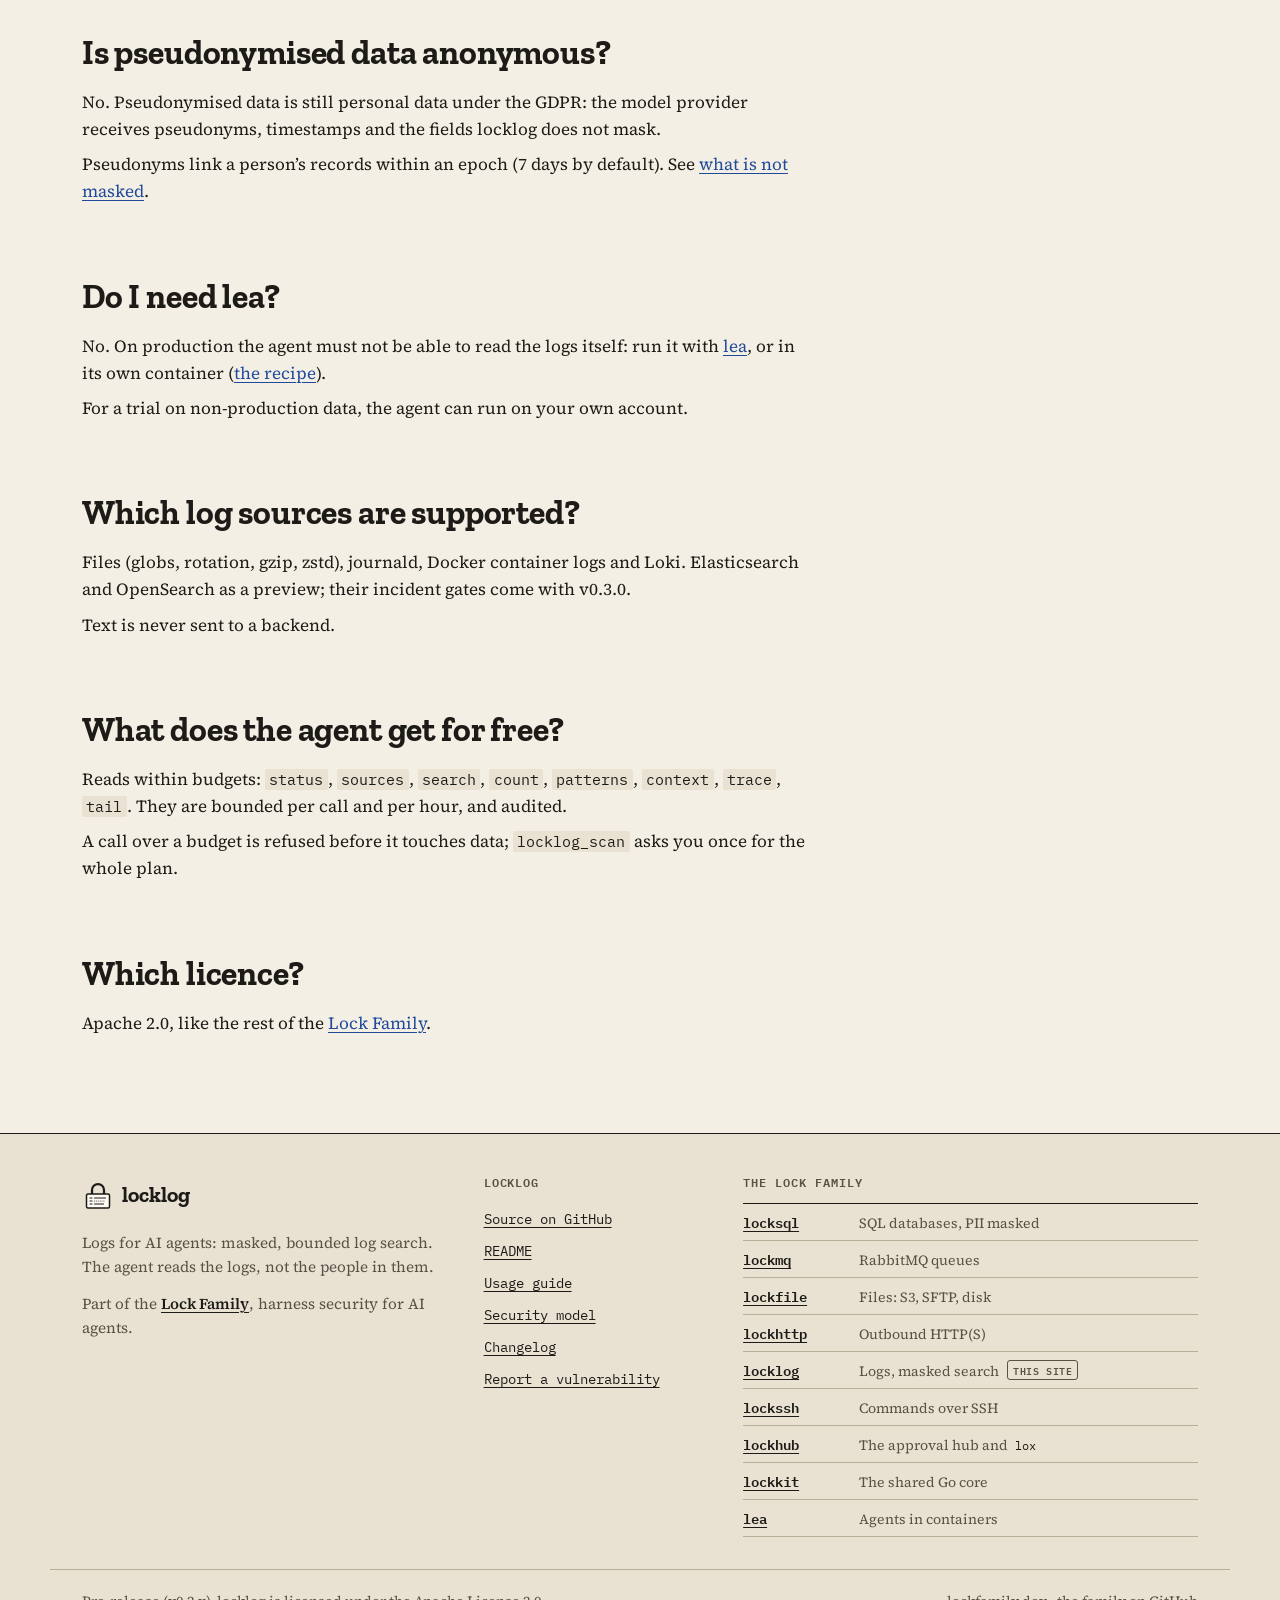
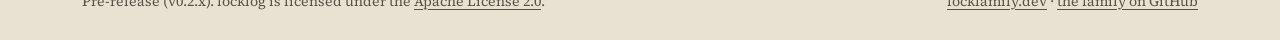
==== commit c46b49ad: "docs(site): move locklog.dev to the Lock Family identity Shared kit stylesheet, tokens and fonts, th" ====
--- a/site/faq/index.html
+++ b/site/faq/index.html
@@ -3,30 +3,42 @@
 <head>
   <meta charset="utf-8">
   <meta name="viewport" content="width=device-width, initial-scale=1">
-  <title>FAQ — locklog</title>
+  <title>locklog FAQ</title>
   <meta name="description" content="Frequently asked questions about locklog: status, agents, masking, clear values, GDPR, sources and budgets.">
   <meta name="color-scheme" content="light dark">
-  <meta name="theme-color" content="#ffffff" media="(prefers-color-scheme: light)">
-  <meta name="theme-color" content="#0b1120" media="(prefers-color-scheme: dark)">
+  <meta name="theme-color" content="#f4efe4" media="(prefers-color-scheme: light)">
+  <meta name="theme-color" content="#16140f" media="(prefers-color-scheme: dark)">
   <link rel="canonical" href="https://locklog.dev/faq/">
   <meta property="og:type" content="website">
   <meta property="og:site_name" content="locklog">
-  <meta property="og:title" content="FAQ — locklog">
+  <meta property="og:title" content="locklog FAQ">
   <meta property="og:description" content="Frequently asked questions about locklog: status, agents, masking, clear values, GDPR, sources and budgets.">
   <meta property="og:url" content="https://locklog.dev/faq/">
+  <meta property="og:image" content="https://locklog.dev/assets/og.png">
+  <meta property="og:image:type" content="image/png">
+  <meta property="og:image:width" content="1200">
+  <meta property="og:image:height" content="630">
+  <meta property="og:image:alt" content="locklog: your agent reads the logs, not the people in them.">
   <meta property="og:locale" content="en_US">
-  <meta name="twitter:card" content="summary">
-  <meta name="twitter:title" content="FAQ — locklog">
+  <meta name="twitter:card" content="summary_large_image">
+  <meta name="twitter:title" content="locklog FAQ">
   <meta name="twitter:description" content="Frequently asked questions about locklog: status, agents, masking, clear values, GDPR, sources and budgets.">
+  <meta name="twitter:image" content="https://locklog.dev/assets/og.png">
+  <meta name="twitter:image:alt" content="locklog: your agent reads the logs, not the people in them.">
   <link rel="icon" href="../assets/logo.svg" type="image/svg+xml">
-  <link rel="stylesheet" href="../assets/style.css">
+  <link rel="apple-touch-icon" href="../assets/apple-touch-icon.png">
+  <link rel="preload" href="../assets/fonts/zilla-slab-700.woff2" as="font" type="font/woff2" crossorigin>
+  <link rel="preload" href="../assets/fonts/source-serif-4-400.woff2" as="font" type="font/woff2" crossorigin>
+  <link rel="stylesheet" href="../assets/tokens.css">
+  <link rel="stylesheet" href="../assets/lock-site.css">
   <script src="../assets/anchors.js" defer></script>
+  <script src="../assets/copy.js" defer></script>
 </head>
 <body>
   <a class="skip-link" href="#main">Skip to content</a>
   <header class="site-header">
     <div class="wrap">
-      <a class="brand" href="../"><img src="../assets/logo.svg" alt="" width="32" height="32"><span class="wordmark">lock<span>log</span></span></a>
+      <a class="brand" href="../"><img src="../assets/logo.svg" alt="" width="32" height="32"><span class="wordmark">locklog</span></a>
       <nav class="site-nav" aria-label="Main">
         <ul>
           <li><a href="../">Home</a></li>
@@ -41,51 +53,89 @@
   </header>
   <main id="main" tabindex="-1">
     <div class="wrap">
-<h1>FAQ</h1>
-<div class="notice" role="note"><p><strong>Early release.</strong> v0.1.0 is the first release of locklog (see the <a href="https://github.com/DavidGodefroid/locklog/blob/main/CHANGELOG.md">CHANGELOG</a>). It is built on <a href="https://github.com/DavidGodefroid/lockkit">lockkit</a>, and its design is public in <a href="https://github.com/DavidGodefroid/locklog/blob/main/docs/security-model.md">docs/security-model.md</a>.</p></div>
+
+<p class="eyebrow">FAQ</p>
+<h1>Questions about locklog</h1>
 <div class="prose faq">
 <h2 id="ready">Is locklog ready to use?</h2>
-<p>v0.1.0 was the first release: files, journald, Docker and Loki, Elasticsearch and OpenSearch as a preview; from v0.2.0 the console is started by <code>lox run</code> (lockhub) only. It is early and in active development: try it on non-production data first. See the <a href="https://github.com/DavidGodefroid/locklog/blob/main/CHANGELOG.md">CHANGELOG</a>.</p>
+<p>It is early and in active development: try it on non-production data first. v0.1.0 shipped files, journald, Docker and Loki, with Elasticsearch and OpenSearch as a preview.</p>
+<p>From v0.2.0 the console is started by <code>lox run</code> (lockhub) only, from the lockhub release after v0.9.0. See the <a href="https://github.com/DavidGodefroid/locklog/blob/main/CHANGELOG.md">CHANGELOG</a> and <a href="../install/#status">the install status</a>.</p>
 
 <h2 id="agents">Which agents does it work with?</h2>
-<p>Any agent that speaks MCP: Claude Code, Codex, Cursor or Gemini CLI, for example. <code>locklog init &lt;agent&gt;</code> wires one (Claude Code, Codex, Cursor, Gemini CLI), and <code>locklog doctor --fix</code> wires the ones installed here.</p>
+<p>Any MCP client: Claude Code, Codex, Cursor, Gemini CLI, …</p>
+<p><code>locklog init &lt;agent&gt;</code> wires one (<code>claude</code>, <code>codex</code>, <code>cursor</code>, <code>gemini</code>), and <code>locklog doctor --fix</code> wires the ones installed here.</p>
 
 <h2 id="search-clear">Can the agent search for a clear email address?</h2>
-<p>It can try, but the console refuses it (<code>E_PII_IN_QUERY</code>) and points it to <code>locklog_lookup</code>. Every record is masked inside the console before any predicate runs, so the agent only ever works on the masked view. Equality on a pseudonym works, so “every record of this user” still does.</p>
+<p>It can try, but the console refuses it (<code>E_PII_IN_QUERY</code>) and points it to <code>locklog_lookup</code>.</p>
+<p>Every record is masked inside the console before any predicate runs, so the agent only ever works on the masked view. Equality on a pseudonym works, so “every record of this user” still does.</p>
 
 <h2 id="see-clear">Can I see a value in clear?</h2>
-<p>Yes, on the console only: turn clear results on with Ctrl-O, and the records the agent’s calls return are printed in clear on the console’s terminal (secrets kept redacted; the agent still gets the masked result; the audit counts them as <code>shown_clear</code>), and an unmask screen shows its record in clear too. This is the way to read a record on production, where unmask is off. Handing a clear value to the agent (<code>locklog_unmask</code>) waits for your approval at <code>lox run</code>, is never auto-approved, and is off by default on production. Secrets are never unmasked or pseudonymised.</p>
+<p>Yes, on the console only. Turn clear results on with Ctrl-O: the records the agent’s calls return are printed in clear on the console’s terminal, secrets kept redacted. The agent still gets the masked result, and the audit counts them as <code>shown_clear</code>.</p>
+<p>An unmask screen shows its record in clear too. This is the way to read a record on production, where unmask is off.</p>
+<p>Handing a clear value to the agent (<code>locklog_unmask</code>) waits for your approval at <code>lox run</code>, unless the profile’s auto rules say otherwise. It is off by default on production. Secrets are never unmasked or pseudonymised.</p>
 
 <h2 id="write">Can locklog change my logs or my backends?</h2>
-<p>No. It reads, never writes: read-only mounts, a read-only root filesystem, an allowlist of backend endpoints, no Docker socket in any locklog container, and no write, delete or admin operation at all.</p>
+<p>No. It reads, never writes: read-only mounts, a read-only root filesystem, an allowlist of backend endpoints and no Docker socket in any locklog container.</p>
+<p>There is no write, delete or admin operation at all.</p>
 
 <h2 id="gdpr">Is pseudonymised data anonymous?</h2>
-<p>No. Pseudonymised data is still personal data under the GDPR: the model provider receives pseudonyms, timestamps and the fields locklog does not mask. Pseudonyms link a person’s records within an epoch (7 days by default). See <a href="../security/#not-masked">what is not masked</a>.</p>
+<p>No. Pseudonymised data is still personal data under the GDPR: the model provider receives pseudonyms, timestamps and the fields locklog does not mask.</p>
+<p>Pseudonyms link a person’s records within an epoch (7 days by default). See <a href="../security/#not-masked">what is not masked</a>.</p>
 
 <h2 id="lea">Do I need lea?</h2>
-<p>No. On production the agent must not be able to read the logs itself: run it with <a href="https://github.com/DavidGodefroid/lea">lea</a>, or in its own container (<a href="https://github.com/DavidGodefroid/locklog/blob/main/docs/setup.md#the-own-container-recipe">the recipe</a>). For a trial on non-production data, the agent can run on your own account (<code>locklog init claude</code>).</p>
+<p>No. On production the agent must not be able to read the logs itself: run it with <a href="https://github.com/DavidGodefroid/lea">lea</a>, or in its own container (<a href="https://github.com/DavidGodefroid/locklog/blob/main/docs/setup.md#the-own-container-recipe">the recipe</a>).</p>
+<p>For a trial on non-production data, the agent can run on your own account.</p>
 
 <h2 id="sources">Which log sources are supported?</h2>
-<p>Files (globs, rotation, gzip, zstd), journald, Docker container logs and Loki; Elasticsearch and OpenSearch as a preview (their incident gates come with v0.3.0). Text is never sent to a backend.</p>
+<p>Files (globs, rotation, gzip, zstd), journald, Docker container logs and Loki. Elasticsearch and OpenSearch as a preview; their incident gates come with v0.3.0.</p>
+<p>Text is never sent to a backend.</p>
 
 <h2 id="budgets">What does the agent get for free?</h2>
-<p>Reads within budgets: <code>status</code>, <code>sources</code>, <code>search</code>, <code>count</code>, <code>patterns</code>, <code>context</code>, <code>trace</code>, <code>tail</code>, bounded per call and per hour, and audited. A call over a budget is refused before it touches data; <code>locklog_scan</code> asks you once for the whole plan.</p>
+<p>Reads within budgets: <code>status</code>, <code>sources</code>, <code>search</code>, <code>count</code>, <code>patterns</code>, <code>context</code>, <code>trace</code>, <code>tail</code>. They are bounded per call and per hour, and audited.</p>
+<p>A call over a budget is refused before it touches data; <code>locklog_scan</code> asks you once for the whole plan.</p>
 
 <h2 id="licence">Which licence?</h2>
-<p>Apache 2.0, like the rest of the Lock family.</p>
+<p>Apache 2.0, like the rest of the <a href="https://lockfamily.dev">Lock Family</a>.</p>
 </div>
+
     </div>
   </main>
   <footer class="site-footer">
-    <div class="wrap">
-      <ul>
-        <li><a href="https://github.com/DavidGodefroid/locklog">Source on GitHub</a></li>
-        <li><a href="https://github.com/DavidGodefroid/locklog/blob/main/README.md">README</a></li>
-        <li><a href="https://github.com/DavidGodefroid/locklog/blob/main/docs/security-model.md">Security model</a></li>
-        <li><a href="https://github.com/DavidGodefroid/locklog/blob/main/CHANGELOG.md">Changelog</a></li>
-        <li><a href="https://lockfamily.dev/">The Lock family</a></li>
-      </ul>
-      <p>v0.2.0, in active development. locklog is licensed under the <a href="https://github.com/DavidGodefroid/locklog/blob/main/LICENSE">Apache License 2.0</a>.</p>
+    <div class="wrap footer-grid">
+      <div class="footer-about">
+        <a class="brand" href="../"><img src="../assets/logo.svg" alt="" width="32" height="32"><span class="wordmark">locklog</span></a>
+        <p>Logs for AI agents: masked, bounded log search. The agent reads the logs, not the people in them.</p>
+        <p class="family-link">Part of the <a href="https://lockfamily.dev">Lock Family</a>, harness security for AI agents.</p>
+      </div>
+      <nav aria-labelledby="footer-lock">
+        <h2 id="footer-lock">locklog</h2>
+        <ul>
+          <li><a href="https://github.com/DavidGodefroid/locklog">Source on GitHub</a></li>
+          <li><a href="https://github.com/DavidGodefroid/locklog/blob/main/README.md">README</a></li>
+          <li><a href="https://github.com/DavidGodefroid/locklog/blob/main/docs/usage.md">Usage guide</a></li>
+          <li><a href="https://github.com/DavidGodefroid/locklog/blob/main/docs/security-model.md">Security model</a></li>
+          <li><a href="https://github.com/DavidGodefroid/locklog/blob/main/CHANGELOG.md">Changelog</a></li>
+          <li><a href="https://github.com/DavidGodefroid/locklog/blob/main/SECURITY.md">Report a vulnerability</a></li>
+        </ul>
+      </nav>
+      <nav class="family-strip" aria-labelledby="footer-family">
+        <h2 id="footer-family">The Lock Family</h2>
+        <ul>
+          <li data-lock="locksql"><a href="https://github.com/DavidGodefroid/locksql">locksql</a><span>SQL databases, PII masked</span></li>
+          <li data-lock="lockmq"><a href="https://github.com/DavidGodefroid/lockmq">lockmq</a><span>RabbitMQ queues</span></li>
+          <li data-lock="lockfile"><a href="https://github.com/DavidGodefroid/lockfile">lockfile</a><span>Files: S3, SFTP, disk</span></li>
+          <li data-lock="lockhttp"><a href="https://github.com/DavidGodefroid/lockhttp">lockhttp</a><span>Outbound HTTP(S)</span></li>
+          <li data-lock="locklog" aria-current="true"><a href="https://github.com/DavidGodefroid/locklog">locklog</a><span>Logs, masked search</span></li>
+          <li data-lock="lockssh"><a href="https://github.com/DavidGodefroid/lockssh">lockssh</a><span>Commands over SSH</span></li>
+          <li data-lock="lockhub"><a href="https://github.com/DavidGodefroid/lockhub">lockhub</a><span>The approval hub and <code>lox</code></span></li>
+          <li data-lock="lockkit"><a href="https://github.com/DavidGodefroid/lockkit">lockkit</a><span>The shared Go core</span></li>
+          <li data-lock="lea"><a href="https://github.com/DavidGodefroid/lea">lea</a><span>Agents in containers</span></li>
+        </ul>
+      </nav>
+    </div>
+    <div class="wrap footer-bottom">
+      <p>Pre-release (v0.2.x). locklog is licensed under the <a href="https://github.com/DavidGodefroid/locklog/blob/main/LICENSE">Apache License 2.0</a>.</p>
+      <p><a href="https://lockfamily.dev">lockfamily.dev</a> · <a href="https://github.com/DavidGodefroid/lockfamily">the family on GitHub</a></p>
     </div>
   </footer>
 </body>
--- a/site/assets/tokens.css
+++ b/site/assets/tokens.css
@@ -0,0 +1,92 @@
+/* Lock Family identity tokens: "the signed ticket".
+   Fonts, colours, spacing for lockfamily.dev and the per-tool sites.
+   Self-hosted fonts (SIL OFL 1.1, assets/fonts/), no third-party request.
+   docs/identity.md documents every token; tests/test_site.py keeps the
+   two in step and checks the WCAG AA contrast of the pairs it lists. */
+
+@font-face {
+  font-family: "Zilla Slab";
+  src: url("fonts/zilla-slab-700.woff2") format("woff2");
+  font-weight: 700; font-style: normal; font-display: swap;
+}
+@font-face {
+  font-family: "Source Serif 4";
+  src: url("fonts/source-serif-4-400.woff2") format("woff2");
+  font-weight: 400; font-style: normal; font-display: swap;
+}
+@font-face {
+  font-family: "Source Serif 4";
+  src: url("fonts/source-serif-4-400-italic.woff2") format("woff2");
+  font-weight: 400; font-style: italic; font-display: swap;
+}
+@font-face {
+  font-family: "Source Serif 4";
+  src: url("fonts/source-serif-4-600.woff2") format("woff2");
+  font-weight: 600; font-style: normal; font-display: swap;
+}
+@font-face {
+  font-family: "IBM Plex Mono";
+  src: url("fonts/ibm-plex-mono-400.woff2") format("woff2");
+  font-weight: 400; font-style: normal; font-display: swap;
+}
+@font-face {
+  font-family: "IBM Plex Mono";
+  src: url("fonts/ibm-plex-mono-600.woff2") format("woff2");
+  font-weight: 600; font-style: normal; font-display: swap;
+}
+
+:root {
+  /* type */
+  --font-display: "Zilla Slab", "Rockwell", "Roboto Slab", Georgia, serif;
+  --font-text: "Source Serif 4", "Iowan Old Style", "Palatino Linotype", Georgia, serif;
+  --font-mono: "IBM Plex Mono", ui-monospace, SFMono-Regular, Menlo, Consolas, monospace;
+
+  /* paper (light): a printed ticket on a desk */
+  --paper: #f4efe4;    /* page */
+  --paper-2: #e9e2d2;  /* stub, tinted bands */
+  --card: #fffcf5;     /* the ticket's face */
+  --ink: #1d1b17;      /* text, logos */
+  --ink-2: #575146;    /* secondary text, control borders */
+  --rule: #b9af98;     /* ledger lines, perforations (decorative) */
+  --sign: #1f4a9c;     /* signature ink: links, a human's decision */
+  --stamp: #a8201a;    /* the denial stamp */
+  --auto: #2d6a35;     /* approved by a rule */
+  --asked: #8a5300;    /* waiting for you */
+  --mask: #0e6158;     /* masked values, the hub */
+  --agent: #2a55a8;    /* the agent's request */
+  --term-bg: #1a1814;  /* lox run: a real terminal, dark in both themes */
+  --term-text: #e2e8f0;
+  --term-dim: #94a3b8;
+
+  /* space: a 4px base */
+  --s-1: 4px; --s-2: 8px; --s-3: 12px; --s-4: 16px;
+  --s-5: 24px; --s-6: 32px; --s-7: 48px; --s-8: 72px;
+  --gutter: 16px;
+  --measure: 40rem;
+  --radius: 3px;       /* paper has corners */
+  --rule-w: 1px;
+  --perf: 2px dashed var(--rule);
+  color-scheme: light;
+}
+
+/* carbon (dark): designed on its own, a carbon copy, warm, not navy */
+@media (prefers-color-scheme: dark) {
+  :root {
+    --paper: #16140f;
+    --paper-2: #1f1c16;
+    --card: #25221b;
+    --ink: #ede6d6;
+    --ink-2: #b2a994;
+    --rule: #4a4438;
+    --sign: #a3bdff;
+    --stamp: #ff9384;
+    --auto: #7fcf8a;
+    --asked: #e8b860;
+    --mask: #6fd9c8;
+    --agent: #89b4fa;
+    --term-bg: #0e0d0a;
+    color-scheme: dark;
+  }
+}
+
+@media (min-width: 768px) { :root { --gutter: 32px; } }
--- a/site/assets/lock-site.css
+++ b/site/assets/lock-site.css
@@ -0,0 +1,511 @@
+/* lock-site.css: the shared stylesheet of the Lock sites (locksql, lockmq,
+   lockfile, lockhttp, locklog). Identical bytes in every Lock repo.
+
+   The family identity, "a printed ticket that a human signs":
+   lockfamily/docs/identity.md. Link tokens.css first (fonts, colours,
+   space), then this file. No build step, no third-party request.
+
+   It styles the shared shell (header, hero, install box, footer, family
+   strip) and every content class the Lock sites use, under their old names,
+   so a site migrates by swapping the stylesheet and its header, hero and
+   footer, not by rewriting its pages. See the kit's KIT.md. */
+
+/* ---------- base ---------- */
+
+*, *::before, *::after { box-sizing: border-box; }
+html { -webkit-text-size-adjust: 100%; text-size-adjust: 100%; }
+body {
+  margin: 0;
+  background: var(--paper);
+  color: var(--ink);
+  font: 400 1.0625rem/1.6 var(--font-text);
+  font-kerning: normal;
+  overflow-wrap: break-word;
+  overflow-x: hidden;
+}
+img, svg, video { max-width: 100%; height: auto; }
+a { color: var(--sign); text-underline-offset: 3px; text-decoration-thickness: 1px; }
+a:hover { text-decoration-thickness: 2px; }
+:focus-visible { outline: 3px solid var(--sign); outline-offset: 3px; }
+[id] { scroll-margin-top: 5rem; }
+
+h1, h2, h3 {
+  font-family: var(--font-display); font-weight: 700; line-height: 1.12;
+  letter-spacing: -0.005em; text-wrap: balance;
+}
+h1 { font-size: clamp(2rem, 1.4rem + 2.6vw, 3rem); margin: var(--s-7) 0 var(--s-4); max-width: 24ch; }
+h2 { font-size: clamp(1.5rem, 1.2rem + 1.2vw, 2.1rem); margin: var(--s-8) 0 var(--s-4); max-width: 30ch; }
+h3 { font-size: 1.25rem; margin: var(--s-6) 0 var(--s-2); }
+h1 code, h2 code, h3 code { font-size: 0.82em; font-weight: 600; }
+p, ul, ol { margin: 0 0 var(--s-4); }
+li + li { margin-top: var(--s-1); }
+strong { font-weight: 600; }
+
+code, kbd, pre { font-family: var(--font-mono); }
+code { font-size: 0.86em; }
+:not(pre) > code {
+  padding: 0.05em 0.3em; border-radius: 2px;
+  background: var(--paper-2); color: var(--ink);
+  overflow-wrap: anywhere;
+}
+kbd {
+  display: inline-block; padding: 0 0.4em; line-height: 1.4; font-size: 0.86em;
+  border: 1px solid var(--ink-2); border-bottom-width: 2px; border-radius: var(--radius);
+  background: var(--card); color: var(--ink);
+}
+
+.wrap { width: 100%; max-width: 1180px; margin: 0 auto; padding: 0 var(--gutter); }
+main { display: block; outline: none; padding-bottom: var(--s-7); counter-reset: clause; }
+.prose { max-width: 44rem; }
+.prose > :last-child { margin-bottom: 0; }
+
+/* A printed form's label: mono, small, spaced capitals. */
+.label, .eyebrow, caption, .site-footer h2 {
+  font: 600 0.75rem/1.4 var(--font-mono); letter-spacing: 0.08em; text-transform: uppercase; color: var(--ink-2);
+}
+
+.visually-hidden {
+  position: absolute !important; width: 1px; height: 1px; margin: -1px; padding: 0; border: 0;
+  overflow: hidden; clip: rect(0 0 0 0); white-space: nowrap;
+}
+.skip-link {
+  position: absolute; left: var(--s-2); top: -60px; z-index: 100;
+  background: var(--ink); color: var(--paper); padding: var(--s-2) var(--s-3);
+  font: 600 0.9rem var(--font-mono);
+}
+.skip-link:focus { top: var(--s-2); }
+
+/* ---------- header: a ruled band, like a form's letterhead ---------- */
+
+.site-header { position: sticky; top: 0; z-index: 50; background: var(--paper); border-bottom: 1px solid var(--ink); }
+.site-header .wrap {
+  display: flex; flex-wrap: wrap; align-items: center; justify-content: space-between;
+  gap: 0 var(--s-5); min-height: 60px;
+}
+.brand {
+  display: inline-flex; align-items: center; gap: var(--s-2); min-height: 44px;
+  color: var(--ink); text-decoration: none; flex: none;
+}
+.brand img { width: 32px; height: 32px; }
+.wordmark { font: 700 1.35rem/1 var(--font-display); letter-spacing: 0; color: var(--ink); }
+.wordmark span { color: inherit; }
+.brand:hover .wordmark { text-decoration: underline; text-decoration-thickness: 2px; text-underline-offset: 4px; }
+
+.site-nav ul { display: flex; gap: 2px; margin: 0; padding: 0; list-style: none; }
+.site-nav li + li { margin-top: 0; }
+.site-nav a {
+  display: inline-flex; align-items: center; min-height: 44px; padding: 0 10px;
+  color: var(--ink); text-decoration: none; white-space: nowrap;
+  font: 600 0.8rem/1.4 var(--font-mono);
+  border-bottom: 2px solid transparent; margin-bottom: -1px;
+}
+.site-nav a:hover { text-decoration: underline; }
+.site-nav a[aria-current="page"] { border-bottom-color: var(--ink); }
+.site-nav a[href^="http"]::after { content: " \2197"; color: var(--ink-2); }
+
+/* Phones: the brand on one row, the navigation on a second row that scrolls
+   sideways in its own box (a fade on the right edge hints at more links). */
+@media (max-width: 47.99rem) {
+  .site-header .wrap { padding-top: var(--s-1); }
+  .site-nav { width: calc(100% + 2 * var(--gutter)); margin: 0 calc(-1 * var(--gutter)); border-top: 1px solid var(--rule); }
+  .site-nav ul {
+    overflow-x: auto; padding: 0 2.5rem 0 calc(var(--gutter) - 10px); scrollbar-width: none;
+    -webkit-mask-image: linear-gradient(to right, #000 calc(100% - 2.5rem), transparent);
+    mask-image: linear-gradient(to right, #000 calc(100% - 2.5rem), transparent);
+  }
+  .site-nav ul::-webkit-scrollbar { display: none; }
+  .site-nav li { flex: none; }
+}
+
+/* ---------- page head (h1 of an inner page) ---------- */
+
+main > .wrap > h1:first-child, main > .wrap > .eyebrow:first-child { margin-top: var(--s-7); }
+main > .wrap > .eyebrow:first-child + h1 { margin-top: var(--s-2); }
+.lead { font-size: clamp(1.1rem, 1rem + 0.35vw, 1.3rem); line-height: 1.5; max-width: 40rem; color: var(--ink); }
+.prose .lead, .lead.prose { margin-bottom: var(--s-4); }
+
+/* ---------- sections: numbered, like the clauses of a document ---------- */
+
+main section > h2:not(.visually-hidden) { padding-top: var(--s-2); border-top: 2px solid var(--ink); max-width: none; }
+main section > h2:not(.visually-hidden)::before {
+  counter-increment: clause; content: counter(clause, decimal-leading-zero);
+  display: block; margin-bottom: var(--s-3);
+  font: 600 0.75rem/1.4 var(--font-mono); letter-spacing: 0.08em; color: var(--ink-2);
+}
+main section > h2:not(.visually-hidden) > .heading-anchor { font-family: var(--font-mono); }
+
+/* ---------- hero ---------- */
+
+.hero {
+  display: grid; gap: var(--s-6); align-items: start;
+  padding: clamp(var(--s-6), 6vw, var(--s-8)) 0 var(--s-5);
+}
+.hero > * { min-width: 0; }
+@media (min-width: 980px) {
+  .hero:has(> .hero-aside) { grid-template-columns: minmax(0, 1.12fr) minmax(0, 1fr); gap: var(--s-7); }
+}
+.hero h1 { font-size: clamp(2.2rem, 1.3rem + 3.4vw, 3.6rem); line-height: 1.04; margin: var(--s-3) 0 var(--s-5); max-width: 16ch; }
+.hero h1 .key { color: var(--sign); }
+.hero .lead { margin-bottom: var(--s-5); }
+.hero .intro { color: var(--ink-2); max-width: 40rem; }
+.hero-aside { margin: 0; }
+@media (min-width: 980px) { .hero-aside { margin-top: var(--s-7); } }
+
+.eyebrow { margin: 0; }
+.eyebrow a { color: inherit; text-decoration: none; }
+.eyebrow a:hover { color: var(--ink); text-decoration: underline; }
+.badge {
+  display: inline-block; margin-right: var(--s-2); padding: 1px 6px;
+  border: 1px solid var(--ink); border-radius: var(--radius);
+  color: var(--ink); background: var(--card); letter-spacing: 0.04em;
+}
+
+.actions { display: flex; flex-wrap: wrap; gap: var(--s-2); margin: var(--s-5) 0; }
+.button {
+  display: inline-flex; align-items: center; min-height: 44px; padding: 0 var(--s-4);
+  border: 1px solid var(--ink); border-radius: var(--radius);
+  background: var(--card); color: var(--ink); text-decoration: none;
+  font: 600 0.85rem/1.2 var(--font-mono);
+}
+.button:hover { background: var(--paper-2); text-decoration: underline; }
+.button.primary { background: var(--ink); color: var(--paper); }
+.button.primary:hover { background: var(--ink); color: var(--paper); text-decoration: underline; }
+.button[href^="http"]::after { content: "\00a0\2197"; }
+
+/* One line under the hero: the family and its one hub. */
+.hub-line, .family-line {
+  max-width: 44rem; margin: 0; padding: var(--s-3) 0 0; border-top: var(--perf);
+  color: var(--ink-2); font-size: 0.95rem;
+}
+.hub-line a, .family-line a { color: var(--ink); }
+.hub-line code { background: var(--card); }
+
+.facts { display: flex; flex-wrap: wrap; gap: var(--s-2); margin: var(--s-4) 0 0; padding: 0; list-style: none; }
+.facts li {
+  margin: 0; padding: 2px 8px; border: 1px solid var(--rule); border-radius: var(--radius);
+  font: 0.78rem/1.6 var(--font-mono); color: var(--ink-2); background: var(--card);
+}
+
+/* ---------- install box: a terminal with a Copy button (assets/copy.js) ---------- */
+
+.install { max-width: 40rem; margin: 0 0 var(--s-4); }
+.install-head {
+  display: flex; align-items: center; justify-content: space-between; gap: var(--s-3);
+  min-height: 40px; padding: 0 var(--s-2) 0 var(--s-4);
+  background: var(--term-bg); color: var(--term-dim);
+  border: 1px solid var(--ink); border-bottom: 1px dashed #4a4438; border-radius: var(--radius) var(--radius) 0 0;
+  font: 600 0.72rem/1.4 var(--font-mono); letter-spacing: 0.08em; text-transform: uppercase;
+}
+.install pre {
+  margin: 0; border: 1px solid var(--ink); border-top: 0; border-radius: 0 0 var(--radius) var(--radius);
+  font-size: 0.86rem; line-height: 1.75; padding: var(--s-3) var(--s-4);
+}
+.install .cmd::before { content: "$ "; color: var(--term-dim); user-select: none; -webkit-user-select: none; }
+.install-note { margin: var(--s-2) 0 0; font-size: 0.92rem; color: var(--ink-2); }
+.copy {
+  display: inline-flex; align-items: center; gap: 6px; min-height: 32px; padding: 0 10px;
+  border: 1px solid #575146; border-radius: var(--radius); background: transparent; color: var(--term-text);
+  font: 600 0.75rem/1 var(--font-mono); letter-spacing: 0.04em; text-transform: none; cursor: pointer;
+}
+.copy:hover { border-color: var(--term-text); }
+.copy:focus-visible { outline: 3px solid #a3bdff; outline-offset: 2px; }
+.copy[data-state="done"] { color: #7fcf8a; border-color: #7fcf8a; }
+.copy[data-state="fail"] { color: #e8b860; border-color: #e8b860; }
+
+/* ---------- code, terminals, diagrams ---------- */
+
+pre {
+  margin: 0 0 var(--s-5); padding: var(--s-3) var(--s-4); max-width: 100%; overflow-x: auto;
+  background: var(--term-bg); color: var(--term-text);
+  border: 1px solid var(--rule); border-radius: var(--radius);
+  font-size: 0.82rem; line-height: 1.6; tab-size: 4;
+}
+pre code { font-size: inherit; color: inherit; background: none; padding: 0; }
+pre:focus-visible { outline-offset: 3px; }
+pre.term { border-color: var(--ink); }
+.cmt, .term .c { color: var(--term-dim); }
+/* An ASCII diagram is a drawing on paper, not a terminal. */
+pre.diagram {
+  background: var(--card); color: var(--ink); border: 1px solid var(--ink);
+  line-height: 1.2; font-size: 0.8rem;
+  /* The family's Latin-subset mono has no box-drawing glyphs: a system mono
+     that has them keeps the boxes aligned. */
+  font-family: Menlo, Consolas, "DejaVu Sans Mono", "Liberation Mono", ui-monospace, monospace;
+}
+
+figure { margin: 0 0 var(--s-5); }
+figcaption { margin-top: var(--s-2); font-size: 0.92rem; color: var(--ink-2); max-width: 44rem; }
+
+blockquote {
+  margin: var(--s-5) 0; padding: var(--s-2) 0 var(--s-2) var(--s-4); max-width: 44rem;
+  border-left: 3px double var(--sign);
+  font: 400 italic 1.2rem/1.5 var(--font-text); color: var(--ink);
+}
+blockquote p { margin: 0; }
+
+.notice {
+  display: block; max-width: 44rem; margin: 0 0 var(--s-4); padding: var(--s-3) var(--s-4);
+  background: var(--card); border: 1px solid var(--ink); border-left-width: 4px; border-radius: var(--radius);
+  font-size: 0.98rem;
+}
+.notice > :last-child { margin-bottom: 0; }
+
+/* ---------- the ticket (optional hero aside), from lockfamily ---------- */
+
+.ticket { margin: 0; position: relative; }
+.ticket-face, .ticket-stub { background: var(--card); border: 1px solid var(--ink); position: relative; }
+.ticket-face { padding: var(--s-4) var(--s-4) var(--s-5); border-bottom: 0; border-radius: var(--radius) var(--radius) 0 0; }
+.ticket-stub {
+  padding: var(--s-4); border-top: var(--perf); border-radius: 0 0 var(--radius) var(--radius);
+  font-size: 0.92rem; color: var(--ink-2);
+}
+.ticket-stub p { margin: 0 0 var(--s-2); }
+.ticket-stub p:last-child { margin: 0; }
+.ticket-stub::before, .ticket-stub::after {
+  content: ""; position: absolute; top: -11px; width: 20px; height: 20px; border-radius: 50%;
+  background: var(--paper); border: 1px solid var(--ink);
+}
+.ticket-stub::before { left: -11px; clip-path: inset(0 0 0 50%); }
+.ticket-stub::after { right: -11px; clip-path: inset(0 50% 0 0); }
+.ticket-head {
+  display: flex; flex-wrap: wrap; justify-content: space-between; gap: var(--s-1) var(--s-3);
+  margin: 0 0 var(--s-3); padding-bottom: var(--s-2); border-bottom: 2px solid var(--ink);
+  font: 600 0.8rem/1.4 var(--font-mono); letter-spacing: 0.06em; text-transform: uppercase;
+}
+.ticket-fields { margin: 0; display: grid; grid-template-columns: repeat(2, minmax(0, 1fr)); gap: 0 var(--s-4); }
+.ticket-fields > div { padding: var(--s-2) 0; border-bottom: 1px solid var(--rule); min-width: 0; }
+.ticket-fields .wide { grid-column: 1 / -1; }
+.ticket-fields dt { font: 600 0.7rem/1.4 var(--font-mono); letter-spacing: 0.08em; text-transform: uppercase; color: var(--ink-2); }
+.ticket-fields dd { margin: 2px 0 0; font-size: 0.98rem; }
+.ticket-fields code { font-size: 0.82rem; white-space: pre-wrap; background: none; padding: 0; }
+.ticket figcaption { margin-top: var(--s-3); }
+.masked { color: var(--mask); font-weight: 600; }
+.stamp {
+  display: inline-block; margin: var(--s-4) 0 0; padding: var(--s-1) var(--s-3);
+  border: 3px double var(--sign); color: var(--sign); border-radius: var(--radius);
+  font: 600 0.9rem/1.5 var(--font-mono); letter-spacing: 0.06em; text-transform: uppercase;
+  transform: rotate(-3deg); transform-origin: left center;
+  animation: stamp 0.5s cubic-bezier(.2, 1.4, .4, 1) 0.8s both;
+}
+.stamp.denied { border-color: var(--stamp); color: var(--stamp); }
+.stamp kbd { text-transform: none; font-size: 0.85em; border-color: var(--sign); color: var(--sign); }
+@keyframes stamp { from { opacity: 0; transform: rotate(-3deg) scale(1.6); } to { opacity: 1; transform: rotate(-3deg) scale(1); } }
+
+/* ---------- demo (video, image, animated SVG) ---------- */
+
+.demo-section { margin-top: var(--s-6); }
+/* The demo spans the page column, never taller than the window minus the
+   header, so it is seen whole. */
+figure.demo {
+  width: min(100%, calc((100vh - 7rem) * 1700 / 940));
+  width: min(100%, calc((100svh - 7rem) * 1700 / 940));
+  margin: 0 auto var(--s-5);
+}
+figure.demo video, figure.demo img {
+  display: block; width: 100%; height: auto;
+  border: 1px solid var(--ink); border-radius: var(--radius); background: var(--term-bg);
+}
+figure.demo video { aspect-ratio: 1700 / 940; }
+figure.demo figcaption { margin: var(--s-3) auto 0; max-width: 46rem; text-align: center; }
+.demo-link { display: block; border-radius: var(--radius); }
+.demo-frame { border-radius: var(--radius); background: var(--term-bg); }
+.demo-hint { display: none; }
+@media (max-width: 40rem) {
+  .demo-frame { overflow-x: auto; overscroll-behavior-x: contain; }
+  .demo-frame img { width: 56.25rem; max-width: none; }
+  .demo-hint { display: block; margin: var(--s-2) 0 0; color: var(--ink-2); font-size: 0.9rem; text-align: center; }
+}
+
+/* ---------- lists of things: ledgers (rows between rules), not cards ---------- */
+
+.cards {
+  display: grid; gap: 0 var(--s-6); margin: var(--s-5) 0 var(--s-4); padding: 0; list-style: none;
+  grid-template-columns: repeat(auto-fill, minmax(min(100%, 20rem), 1fr));
+  border-top: 1px solid var(--ink);
+}
+.cards.cols-3 { grid-template-columns: repeat(auto-fill, minmax(min(100%, 17rem), 1fr)); }
+.cards > li {
+  position: relative; margin: 0; padding: var(--s-4) 0 var(--s-4) 2.6rem;
+  border-bottom: 1px solid var(--rule);
+}
+.cards .icon {
+  position: absolute; left: 0; top: var(--s-4); width: 1.8rem; height: 1.8rem;
+  display: grid; place-items: center; font-size: 1.05rem; line-height: 1;
+  border: 1px solid var(--rule); border-radius: var(--radius); background: var(--card);
+  filter: grayscale(1); opacity: 0.85;
+}
+.cards > li:not(:has(.icon)) { padding-left: 0; }
+.cards h3 { margin: 0 0 var(--s-1); font: 600 1rem/1.4 var(--font-mono); }
+.cards h3 a { color: var(--ink); }
+.cards p { margin: 0; color: var(--ink-2); font-size: 0.98rem; }
+.cards p + p { margin-top: var(--s-2); }
+
+/* The family as cards (older pages): name, line, "you are here". */
+.cards.family { grid-template-columns: repeat(auto-fill, minmax(min(100%, 15rem), 1fr)); }
+.cards.family > li[aria-current] h3 a { color: var(--ink); }
+.here {
+  display: inline-block; margin-left: var(--s-2); padding: 0 6px; vertical-align: 1px;
+  border: 1px solid var(--ink); border-radius: var(--radius);
+  font: 600 0.68rem/1.6 var(--font-mono); letter-spacing: 0.06em; text-transform: uppercase; color: var(--ink);
+}
+
+/* Numbered steps: a ledger with mono numbers. */
+ol.steps { list-style: none; padding: 0; counter-reset: st; border-top: 1px solid var(--rule); }
+ol.steps > li {
+  counter-increment: st; position: relative; margin: 0;
+  padding: var(--s-3) 0 var(--s-3) 2.4rem; border-bottom: 1px solid var(--rule);
+}
+ol.steps > li::before {
+  content: counter(st) "."; position: absolute; left: 0; top: var(--s-3);
+  font: 600 0.85rem/1.9 var(--font-mono); color: var(--ink-2);
+}
+ol.steps > li > :last-child { margin-bottom: 0; }
+ol.steps pre { margin: var(--s-2) 0 0; }
+
+/* Further reading. */
+.more { max-width: 44rem; border-top: 2px solid var(--ink); }
+.more ul { list-style: none; margin: 0; padding: 0; }
+.more li { margin: 0; padding: var(--s-3) 0; border-bottom: 1px solid var(--rule); }
+.more a { font-family: var(--font-mono); font-weight: 600; font-size: 0.92rem; }
+.link-line a { display: inline-flex; align-items: center; min-height: 44px; }
+
+/* ---------- tables ---------- */
+
+.prose + .table-wrap, p + .table-wrap { margin-top: var(--s-5); }
+.table-wrap { max-width: 100%; overflow-x: auto; margin: 0 0 var(--s-5); border-top: 2px solid var(--ink); }
+table { border-collapse: collapse; width: 100%; font-size: 0.95rem; }
+caption { text-align: left; caption-side: top; padding: var(--s-2) 0; }
+th, td { padding: var(--s-2) var(--s-3) var(--s-2) 0; text-align: left; vertical-align: top; border-bottom: 1px solid var(--rule); }
+thead th {
+  font: 600 0.72rem/1.4 var(--font-mono); letter-spacing: 0.06em; text-transform: uppercase; color: var(--ink-2);
+  border-bottom: 1px solid var(--ink); vertical-align: bottom;
+}
+tbody th { font-weight: 600; }
+tbody tr:hover { background: var(--card); }
+.table-wrap code { white-space: nowrap; }
+td.yes, td.no, td.partial { white-space: nowrap; font: 600 0.85rem/1.6 var(--font-mono); }
+td.yes { color: var(--auto); }
+td.no { color: var(--stamp); }
+td.partial { color: var(--asked); }
+td.yes::before { content: "\2713\00a0"; }
+td.no::before { content: "\2715\00a0"; }
+td.partial::before { content: "~\00a0"; }
+.compare td { min-width: 7rem; }
+.compare th[scope="row"] { min-width: 11rem; }
+.engines td, .engines th { min-width: 9rem; }
+.engines td:first-child, .engines th:first-child { min-width: 0; }
+
+/* ---------- known limits: the fine print, kept in view ---------- */
+
+.limits {
+  margin: var(--s-8) 0 var(--s-5); padding: 0 var(--s-5) var(--s-5);
+  background: var(--card); border: 1px solid var(--ink); border-radius: var(--radius);
+}
+main .limits > h2:not(.visually-hidden) { margin-top: 0; padding-top: var(--s-4); border-top: 0; }
+main .limits > h2:not(.visually-hidden)::before {
+  content: counter(clause, decimal-leading-zero) " \00b7  fine print";
+  white-space: pre; color: var(--asked);
+}
+.limits h3 { font-size: 1.1rem; }
+@media (max-width: 40rem) { .limits { padding: 0 var(--s-4) var(--s-4); } }
+
+/* ---------- FAQ ---------- */
+
+.faq { max-width: 46rem; border-top: 2px solid var(--ink); }
+.faq > section { padding: var(--s-4) 0; border-bottom: 1px solid var(--rule); }
+main .faq section > h2:not(.visually-hidden) {
+  margin: 0 0 var(--s-2); padding: 0; border: 0; font-size: 1.2rem; line-height: 1.3;
+}
+main .faq section > h2:not(.visually-hidden)::before {
+  display: inline; margin: 0 var(--s-2) 0 0; content: "Q" counter(clause, decimal-leading-zero);
+  font-size: 0.72rem; vertical-align: 2px;
+}
+.faq p { margin: 0; }
+.faq p + p { margin-top: var(--s-2); }
+
+/* ---------- section links (assets/anchors.js) ---------- */
+
+.has-anchor { cursor: pointer; }
+.heading-anchor {
+  padding: 0.75rem 1.1rem; margin-left: calc(0.3em - 1.1rem);
+  color: var(--ink-2); font: 600 0.7em var(--font-mono); text-decoration: none;
+  opacity: 0; transition: opacity 0.15s ease;
+}
+.has-anchor:hover .heading-anchor, .heading-anchor:focus-visible { opacity: 1; color: var(--sign); }
+@media (hover: none) { .heading-anchor { opacity: 0.5; } }
+.anchor-toast {
+  position: fixed; left: 50%; bottom: var(--s-5); z-index: 60; transform: translateX(-50%);
+  padding: var(--s-2) var(--s-3); border-radius: var(--radius);
+  background: var(--ink); color: var(--paper); font: 600 0.85rem var(--font-mono);
+  opacity: 0; pointer-events: none; transition: opacity 0.2s ease;
+}
+.anchor-toast:empty { display: none; }
+.anchor-toast.is-visible { opacity: 1; }
+
+/* ---------- footer: the family strip, the Lock's links, the licence ---------- */
+
+.site-footer { margin-top: var(--s-7); border-top: 1px solid var(--ink); background: var(--paper-2); font-size: 0.95rem; }
+.site-footer .footer-grid { display: grid; gap: var(--s-6); padding-top: 40px; padding-bottom: var(--s-6); }
+@media (min-width: 720px) { .site-footer .footer-grid { grid-template-columns: 1fr 1fr; } .footer-about { grid-column: 1 / -1; } }
+@media (min-width: 1040px) { .site-footer .footer-grid { grid-template-columns: 1.3fr 0.8fr 1.6fr; } .footer-about { grid-column: auto; } }
+.footer-about p { margin: var(--s-3) 0 0; color: var(--ink-2); max-width: 26rem; }
+.footer-about .family-link a { color: var(--ink); font-weight: 600; }
+.site-footer h2 { margin: 0 0 var(--s-3); }
+.site-footer ul { list-style: none; margin: 0; padding: 0; }
+.site-footer li { margin: 0; }
+.site-footer li a { display: inline-flex; align-items: center; min-height: 32px; color: var(--ink); font: 0.88rem var(--font-mono); }
+.family-strip ul { border-top: 1px solid var(--ink); }
+.family-strip li {
+  display: grid; grid-template-columns: 6.5rem minmax(0, 1fr); gap: 0 var(--s-3); align-items: baseline;
+  padding: 2px 0; border-bottom: 1px solid var(--rule);
+}
+.family-strip li a { font-weight: 600; }
+.family-strip li span { color: var(--ink-2); font-size: 0.88rem; }
+.family-strip li[aria-current] span::after {
+  content: "this site"; margin-left: var(--s-2); padding: 0 5px; vertical-align: 1px;
+  border: 1px solid var(--ink-2); border-radius: var(--radius);
+  font: 600 0.62rem/1.5 var(--font-mono); letter-spacing: 0.06em; text-transform: uppercase;
+}
+.footer-bottom {
+  display: flex; flex-wrap: wrap; justify-content: space-between; gap: var(--s-2) var(--s-5);
+  padding-top: 20px; padding-bottom: 28px; border-top: 1px solid var(--rule); color: var(--ink-2); font-size: 0.88rem;
+}
+.footer-bottom p { margin: 0; }
+.footer-bottom a { color: inherit; }
+/* Older footers: a plain list of links and lines. */
+.site-footer > .wrap > ul { display: flex; flex-wrap: wrap; gap: 0 var(--s-5); padding-top: var(--s-5); }
+.site-footer > .wrap > p { color: var(--ink-2); }
+
+/* ---------- small screens, motion, print ---------- */
+
+@media (max-width: 40rem) {
+  h2 { margin-top: var(--s-7); }
+  .hero h1 br { display: none; }
+  .ticket-fields { grid-template-columns: 1fr; }
+}
+@media (prefers-reduced-motion: no-preference) { html { scroll-behavior: smooth; } }
+@media (prefers-reduced-motion: reduce) {
+  *, *::before, *::after { animation: none !important; transition: none !important; }
+}
+@media print {
+  .site-header { position: static; }
+  .site-nav, .skip-link, .actions, .copy { display: none; }
+  pre { white-space: pre-wrap; }
+}
+
+/* ---------- decision words: approved by a rule, asked, denied ---------- */
+
+.status {
+  display: inline-block; padding: 0 6px; border: 1px solid currentColor; border-radius: var(--radius);
+  font: 600 0.7rem/1.6 var(--font-mono); letter-spacing: 0.06em; text-transform: uppercase; white-space: nowrap;
+}
+.status.auto { color: var(--auto); }
+.status.asked { color: var(--asked); }
+.status.denied { color: var(--stamp); }
+.status.you { color: var(--sign); }
+.ticket-fields dd .status { margin-right: var(--s-2); }
+.ticket-fields dd .note { display: block; margin-top: 2px; color: var(--ink-2); font-size: 0.9rem; }
+@media (max-width: 40rem) {
+  /* Long commands wrap instead of hiding behind a scroll on a phone. */
+  .install pre { white-space: pre-wrap; overflow-wrap: anywhere; }
+}
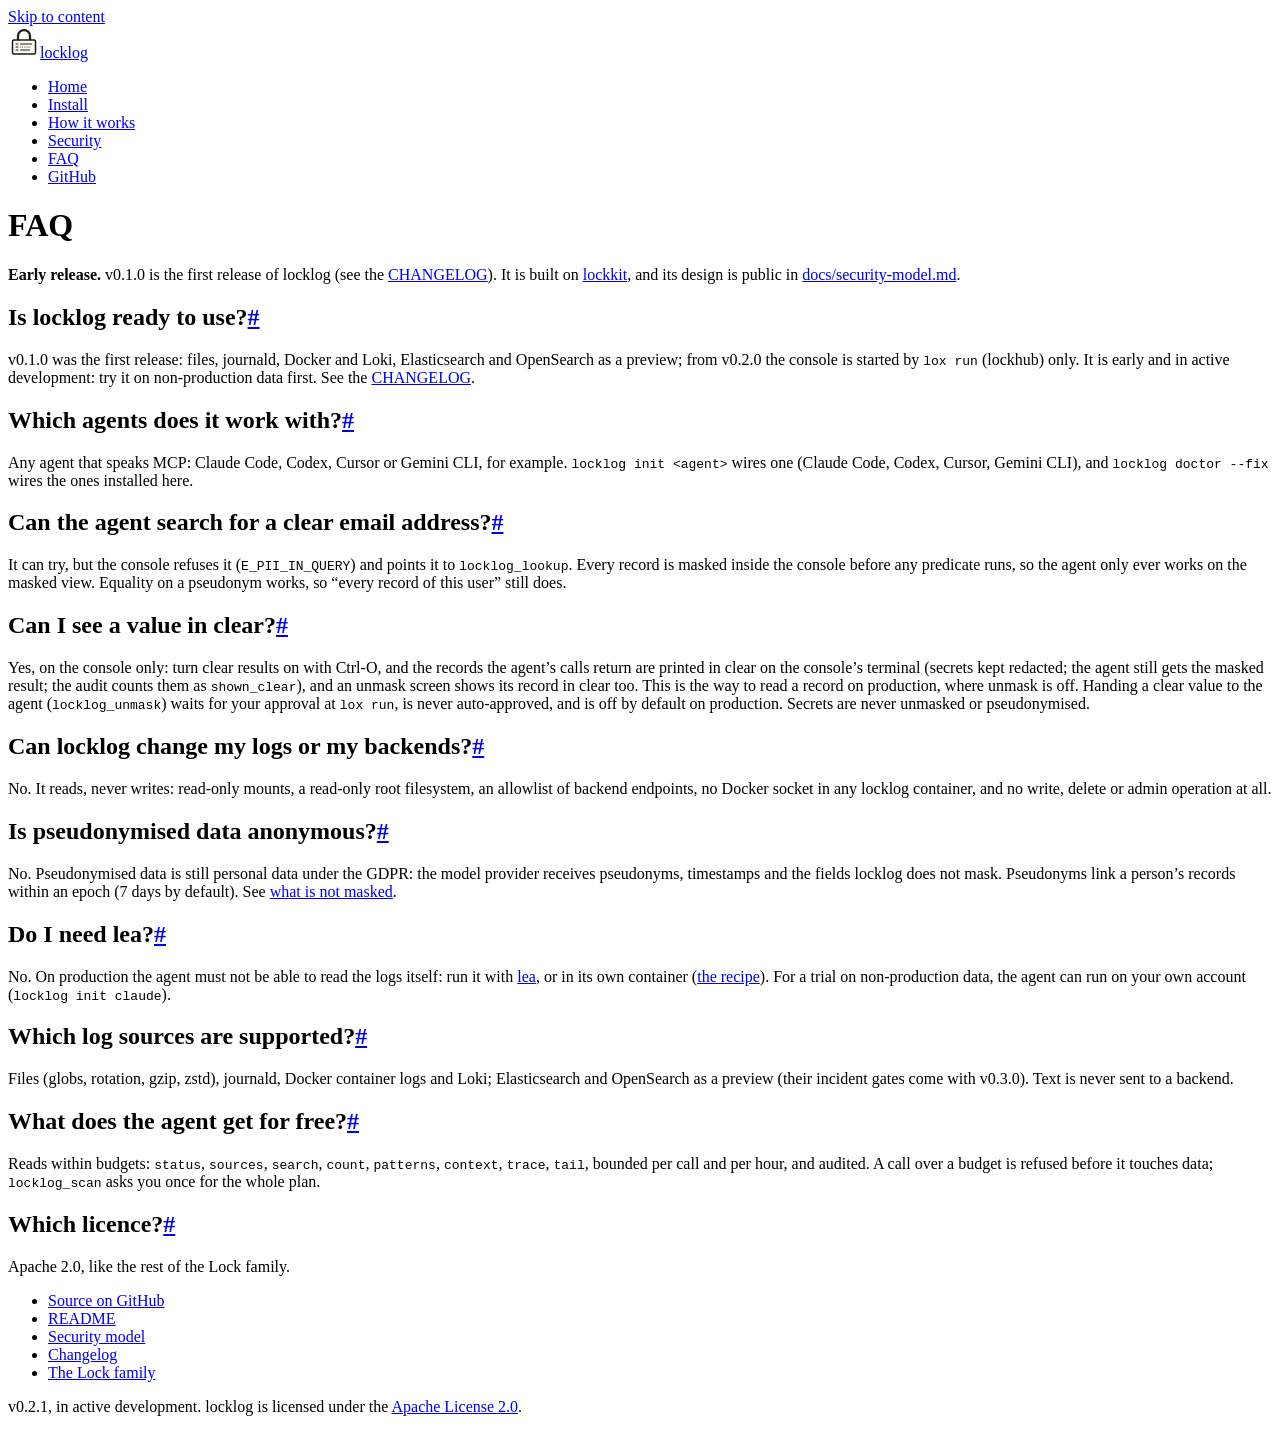
==== commit b2ea7971: "release: v0.2.1 CHANGELOG [0.2.1] (#135, #137, #139), version mentions in README, SECURITY.md and th" ====
--- a/site/faq/index.html
+++ b/site/faq/index.html
@@ -3,42 +3,30 @@
 <head>
   <meta charset="utf-8">
   <meta name="viewport" content="width=device-width, initial-scale=1">
-  <title>locklog FAQ</title>
+  <title>FAQ — locklog</title>
   <meta name="description" content="Frequently asked questions about locklog: status, agents, masking, clear values, GDPR, sources and budgets.">
   <meta name="color-scheme" content="light dark">
-  <meta name="theme-color" content="#f4efe4" media="(prefers-color-scheme: light)">
-  <meta name="theme-color" content="#16140f" media="(prefers-color-scheme: dark)">
+  <meta name="theme-color" content="#ffffff" media="(prefers-color-scheme: light)">
+  <meta name="theme-color" content="#0b1120" media="(prefers-color-scheme: dark)">
   <link rel="canonical" href="https://locklog.dev/faq/">
   <meta property="og:type" content="website">
   <meta property="og:site_name" content="locklog">
-  <meta property="og:title" content="locklog FAQ">
+  <meta property="og:title" content="FAQ — locklog">
   <meta property="og:description" content="Frequently asked questions about locklog: status, agents, masking, clear values, GDPR, sources and budgets.">
   <meta property="og:url" content="https://locklog.dev/faq/">
-  <meta property="og:image" content="https://locklog.dev/assets/og.png">
-  <meta property="og:image:type" content="image/png">
-  <meta property="og:image:width" content="1200">
-  <meta property="og:image:height" content="630">
-  <meta property="og:image:alt" content="locklog: your agent reads the logs, not the people in them.">
   <meta property="og:locale" content="en_US">
-  <meta name="twitter:card" content="summary_large_image">
-  <meta name="twitter:title" content="locklog FAQ">
+  <meta name="twitter:card" content="summary">
+  <meta name="twitter:title" content="FAQ — locklog">
   <meta name="twitter:description" content="Frequently asked questions about locklog: status, agents, masking, clear values, GDPR, sources and budgets.">
-  <meta name="twitter:image" content="https://locklog.dev/assets/og.png">
-  <meta name="twitter:image:alt" content="locklog: your agent reads the logs, not the people in them.">
   <link rel="icon" href="../assets/logo.svg" type="image/svg+xml">
-  <link rel="apple-touch-icon" href="../assets/apple-touch-icon.png">
-  <link rel="preload" href="../assets/fonts/zilla-slab-700.woff2" as="font" type="font/woff2" crossorigin>
-  <link rel="preload" href="../assets/fonts/source-serif-4-400.woff2" as="font" type="font/woff2" crossorigin>
-  <link rel="stylesheet" href="../assets/tokens.css">
-  <link rel="stylesheet" href="../assets/lock-site.css">
+  <link rel="stylesheet" href="../assets/style.css">
   <script src="../assets/anchors.js" defer></script>
-  <script src="../assets/copy.js" defer></script>
 </head>
 <body>
   <a class="skip-link" href="#main">Skip to content</a>
   <header class="site-header">
     <div class="wrap">
-      <a class="brand" href="../"><img src="../assets/logo.svg" alt="" width="32" height="32"><span class="wordmark">locklog</span></a>
+      <a class="brand" href="../"><img src="../assets/logo.svg" alt="" width="32" height="32"><span class="wordmark">lock<span>log</span></span></a>
       <nav class="site-nav" aria-label="Main">
         <ul>
           <li><a href="../">Home</a></li>
@@ -53,89 +41,51 @@
   </header>
   <main id="main" tabindex="-1">
     <div class="wrap">
-
-<p class="eyebrow">FAQ</p>
-<h1>Questions about locklog</h1>
+<h1>FAQ</h1>
+<div class="notice" role="note"><p><strong>Early release.</strong> v0.1.0 is the first release of locklog (see the <a href="https://github.com/DavidGodefroid/locklog/blob/main/CHANGELOG.md">CHANGELOG</a>). It is built on <a href="https://github.com/DavidGodefroid/lockkit">lockkit</a>, and its design is public in <a href="https://github.com/DavidGodefroid/locklog/blob/main/docs/security-model.md">docs/security-model.md</a>.</p></div>
 <div class="prose faq">
 <h2 id="ready">Is locklog ready to use?</h2>
-<p>It is early and in active development: try it on non-production data first. v0.1.0 shipped files, journald, Docker and Loki, with Elasticsearch and OpenSearch as a preview.</p>
-<p>From v0.2.0 the console is started by <code>lox run</code> (lockhub) only, from the lockhub release after v0.9.0. See the <a href="https://github.com/DavidGodefroid/locklog/blob/main/CHANGELOG.md">CHANGELOG</a> and <a href="../install/#status">the install status</a>.</p>
+<p>v0.1.0 was the first release: files, journald, Docker and Loki, Elasticsearch and OpenSearch as a preview; from v0.2.0 the console is started by <code>lox run</code> (lockhub) only. It is early and in active development: try it on non-production data first. See the <a href="https://github.com/DavidGodefroid/locklog/blob/main/CHANGELOG.md">CHANGELOG</a>.</p>
 
 <h2 id="agents">Which agents does it work with?</h2>
-<p>Any MCP client: Claude Code, Codex, Cursor, Gemini CLI, …</p>
-<p><code>locklog init &lt;agent&gt;</code> wires one (<code>claude</code>, <code>codex</code>, <code>cursor</code>, <code>gemini</code>), and <code>locklog doctor --fix</code> wires the ones installed here.</p>
+<p>Any agent that speaks MCP: Claude Code, Codex, Cursor or Gemini CLI, for example. <code>locklog init &lt;agent&gt;</code> wires one (Claude Code, Codex, Cursor, Gemini CLI), and <code>locklog doctor --fix</code> wires the ones installed here.</p>
 
 <h2 id="search-clear">Can the agent search for a clear email address?</h2>
-<p>It can try, but the console refuses it (<code>E_PII_IN_QUERY</code>) and points it to <code>locklog_lookup</code>.</p>
-<p>Every record is masked inside the console before any predicate runs, so the agent only ever works on the masked view. Equality on a pseudonym works, so “every record of this user” still does.</p>
+<p>It can try, but the console refuses it (<code>E_PII_IN_QUERY</code>) and points it to <code>locklog_lookup</code>. Every record is masked inside the console before any predicate runs, so the agent only ever works on the masked view. Equality on a pseudonym works, so “every record of this user” still does.</p>
 
 <h2 id="see-clear">Can I see a value in clear?</h2>
-<p>Yes, on the console only. Turn clear results on with Ctrl-O: the records the agent’s calls return are printed in clear on the console’s terminal, secrets kept redacted. The agent still gets the masked result, and the audit counts them as <code>shown_clear</code>.</p>
-<p>An unmask screen shows its record in clear too. This is the way to read a record on production, where unmask is off.</p>
-<p>Handing a clear value to the agent (<code>locklog_unmask</code>) waits for your approval at <code>lox run</code>, unless the profile’s auto rules say otherwise. It is off by default on production. Secrets are never unmasked or pseudonymised.</p>
+<p>Yes, on the console only: turn clear results on with Ctrl-O, and the records the agent’s calls return are printed in clear on the console’s terminal (secrets kept redacted; the agent still gets the masked result; the audit counts them as <code>shown_clear</code>), and an unmask screen shows its record in clear too. This is the way to read a record on production, where unmask is off. Handing a clear value to the agent (<code>locklog_unmask</code>) waits for your approval at <code>lox run</code>, is never auto-approved, and is off by default on production. Secrets are never unmasked or pseudonymised.</p>
 
 <h2 id="write">Can locklog change my logs or my backends?</h2>
-<p>No. It reads, never writes: read-only mounts, a read-only root filesystem, an allowlist of backend endpoints and no Docker socket in any locklog container.</p>
-<p>There is no write, delete or admin operation at all.</p>
+<p>No. It reads, never writes: read-only mounts, a read-only root filesystem, an allowlist of backend endpoints, no Docker socket in any locklog container, and no write, delete or admin operation at all.</p>
 
 <h2 id="gdpr">Is pseudonymised data anonymous?</h2>
-<p>No. Pseudonymised data is still personal data under the GDPR: the model provider receives pseudonyms, timestamps and the fields locklog does not mask.</p>
-<p>Pseudonyms link a person’s records within an epoch (7 days by default). See <a href="../security/#not-masked">what is not masked</a>.</p>
+<p>No. Pseudonymised data is still personal data under the GDPR: the model provider receives pseudonyms, timestamps and the fields locklog does not mask. Pseudonyms link a person’s records within an epoch (7 days by default). See <a href="../security/#not-masked">what is not masked</a>.</p>
 
 <h2 id="lea">Do I need lea?</h2>
-<p>No. On production the agent must not be able to read the logs itself: run it with <a href="https://github.com/DavidGodefroid/lea">lea</a>, or in its own container (<a href="https://github.com/DavidGodefroid/locklog/blob/main/docs/setup.md#the-own-container-recipe">the recipe</a>).</p>
-<p>For a trial on non-production data, the agent can run on your own account.</p>
+<p>No. On production the agent must not be able to read the logs itself: run it with <a href="https://github.com/DavidGodefroid/lea">lea</a>, or in its own container (<a href="https://github.com/DavidGodefroid/locklog/blob/main/docs/setup.md#the-own-container-recipe">the recipe</a>). For a trial on non-production data, the agent can run on your own account (<code>locklog init claude</code>).</p>
 
 <h2 id="sources">Which log sources are supported?</h2>
-<p>Files (globs, rotation, gzip, zstd), journald, Docker container logs and Loki. Elasticsearch and OpenSearch as a preview; their incident gates come with v0.3.0.</p>
-<p>Text is never sent to a backend.</p>
+<p>Files (globs, rotation, gzip, zstd), journald, Docker container logs and Loki; Elasticsearch and OpenSearch as a preview (their incident gates come with v0.3.0). Text is never sent to a backend.</p>
 
 <h2 id="budgets">What does the agent get for free?</h2>
-<p>Reads within budgets: <code>status</code>, <code>sources</code>, <code>search</code>, <code>count</code>, <code>patterns</code>, <code>context</code>, <code>trace</code>, <code>tail</code>. They are bounded per call and per hour, and audited.</p>
-<p>A call over a budget is refused before it touches data; <code>locklog_scan</code> asks you once for the whole plan.</p>
+<p>Reads within budgets: <code>status</code>, <code>sources</code>, <code>search</code>, <code>count</code>, <code>patterns</code>, <code>context</code>, <code>trace</code>, <code>tail</code>, bounded per call and per hour, and audited. A call over a budget is refused before it touches data; <code>locklog_scan</code> asks you once for the whole plan.</p>
 
 <h2 id="licence">Which licence?</h2>
-<p>Apache 2.0, like the rest of the <a href="https://lockfamily.dev">Lock Family</a>.</p>
+<p>Apache 2.0, like the rest of the Lock family.</p>
 </div>
-
     </div>
   </main>
   <footer class="site-footer">
-    <div class="wrap footer-grid">
-      <div class="footer-about">
-        <a class="brand" href="../"><img src="../assets/logo.svg" alt="" width="32" height="32"><span class="wordmark">locklog</span></a>
-        <p>Logs for AI agents: masked, bounded log search. The agent reads the logs, not the people in them.</p>
-        <p class="family-link">Part of the <a href="https://lockfamily.dev">Lock Family</a>, harness security for AI agents.</p>
-      </div>
-      <nav aria-labelledby="footer-lock">
-        <h2 id="footer-lock">locklog</h2>
-        <ul>
-          <li><a href="https://github.com/DavidGodefroid/locklog">Source on GitHub</a></li>
-          <li><a href="https://github.com/DavidGodefroid/locklog/blob/main/README.md">README</a></li>
-          <li><a href="https://github.com/DavidGodefroid/locklog/blob/main/docs/usage.md">Usage guide</a></li>
-          <li><a href="https://github.com/DavidGodefroid/locklog/blob/main/docs/security-model.md">Security model</a></li>
-          <li><a href="https://github.com/DavidGodefroid/locklog/blob/main/CHANGELOG.md">Changelog</a></li>
-          <li><a href="https://github.com/DavidGodefroid/locklog/blob/main/SECURITY.md">Report a vulnerability</a></li>
-        </ul>
-      </nav>
-      <nav class="family-strip" aria-labelledby="footer-family">
-        <h2 id="footer-family">The Lock Family</h2>
-        <ul>
-          <li data-lock="locksql"><a href="https://github.com/DavidGodefroid/locksql">locksql</a><span>SQL databases, PII masked</span></li>
-          <li data-lock="lockmq"><a href="https://github.com/DavidGodefroid/lockmq">lockmq</a><span>RabbitMQ queues</span></li>
-          <li data-lock="lockfile"><a href="https://github.com/DavidGodefroid/lockfile">lockfile</a><span>Files: S3, SFTP, disk</span></li>
-          <li data-lock="lockhttp"><a href="https://github.com/DavidGodefroid/lockhttp">lockhttp</a><span>Outbound HTTP(S)</span></li>
-          <li data-lock="locklog" aria-current="true"><a href="https://github.com/DavidGodefroid/locklog">locklog</a><span>Logs, masked search</span></li>
-          <li data-lock="lockssh"><a href="https://github.com/DavidGodefroid/lockssh">lockssh</a><span>Commands over SSH</span></li>
-          <li data-lock="lockhub"><a href="https://github.com/DavidGodefroid/lockhub">lockhub</a><span>The approval hub and <code>lox</code></span></li>
-          <li data-lock="lockkit"><a href="https://github.com/DavidGodefroid/lockkit">lockkit</a><span>The shared Go core</span></li>
-          <li data-lock="lea"><a href="https://github.com/DavidGodefroid/lea">lea</a><span>Agents in containers</span></li>
-        </ul>
-      </nav>
-    </div>
-    <div class="wrap footer-bottom">
-      <p>Pre-release (v0.2.x). locklog is licensed under the <a href="https://github.com/DavidGodefroid/locklog/blob/main/LICENSE">Apache License 2.0</a>.</p>
-      <p><a href="https://lockfamily.dev">lockfamily.dev</a> · <a href="https://github.com/DavidGodefroid/lockfamily">the family on GitHub</a></p>
+    <div class="wrap">
+      <ul>
+        <li><a href="https://github.com/DavidGodefroid/locklog">Source on GitHub</a></li>
+        <li><a href="https://github.com/DavidGodefroid/locklog/blob/main/README.md">README</a></li>
+        <li><a href="https://github.com/DavidGodefroid/locklog/blob/main/docs/security-model.md">Security model</a></li>
+        <li><a href="https://github.com/DavidGodefroid/locklog/blob/main/CHANGELOG.md">Changelog</a></li>
+        <li><a href="https://lockfamily.dev/">The Lock family</a></li>
+      </ul>
+      <p>v0.2.1, in active development. locklog is licensed under the <a href="https://github.com/DavidGodefroid/locklog/blob/main/LICENSE">Apache License 2.0</a>.</p>
     </div>
   </footer>
 </body>
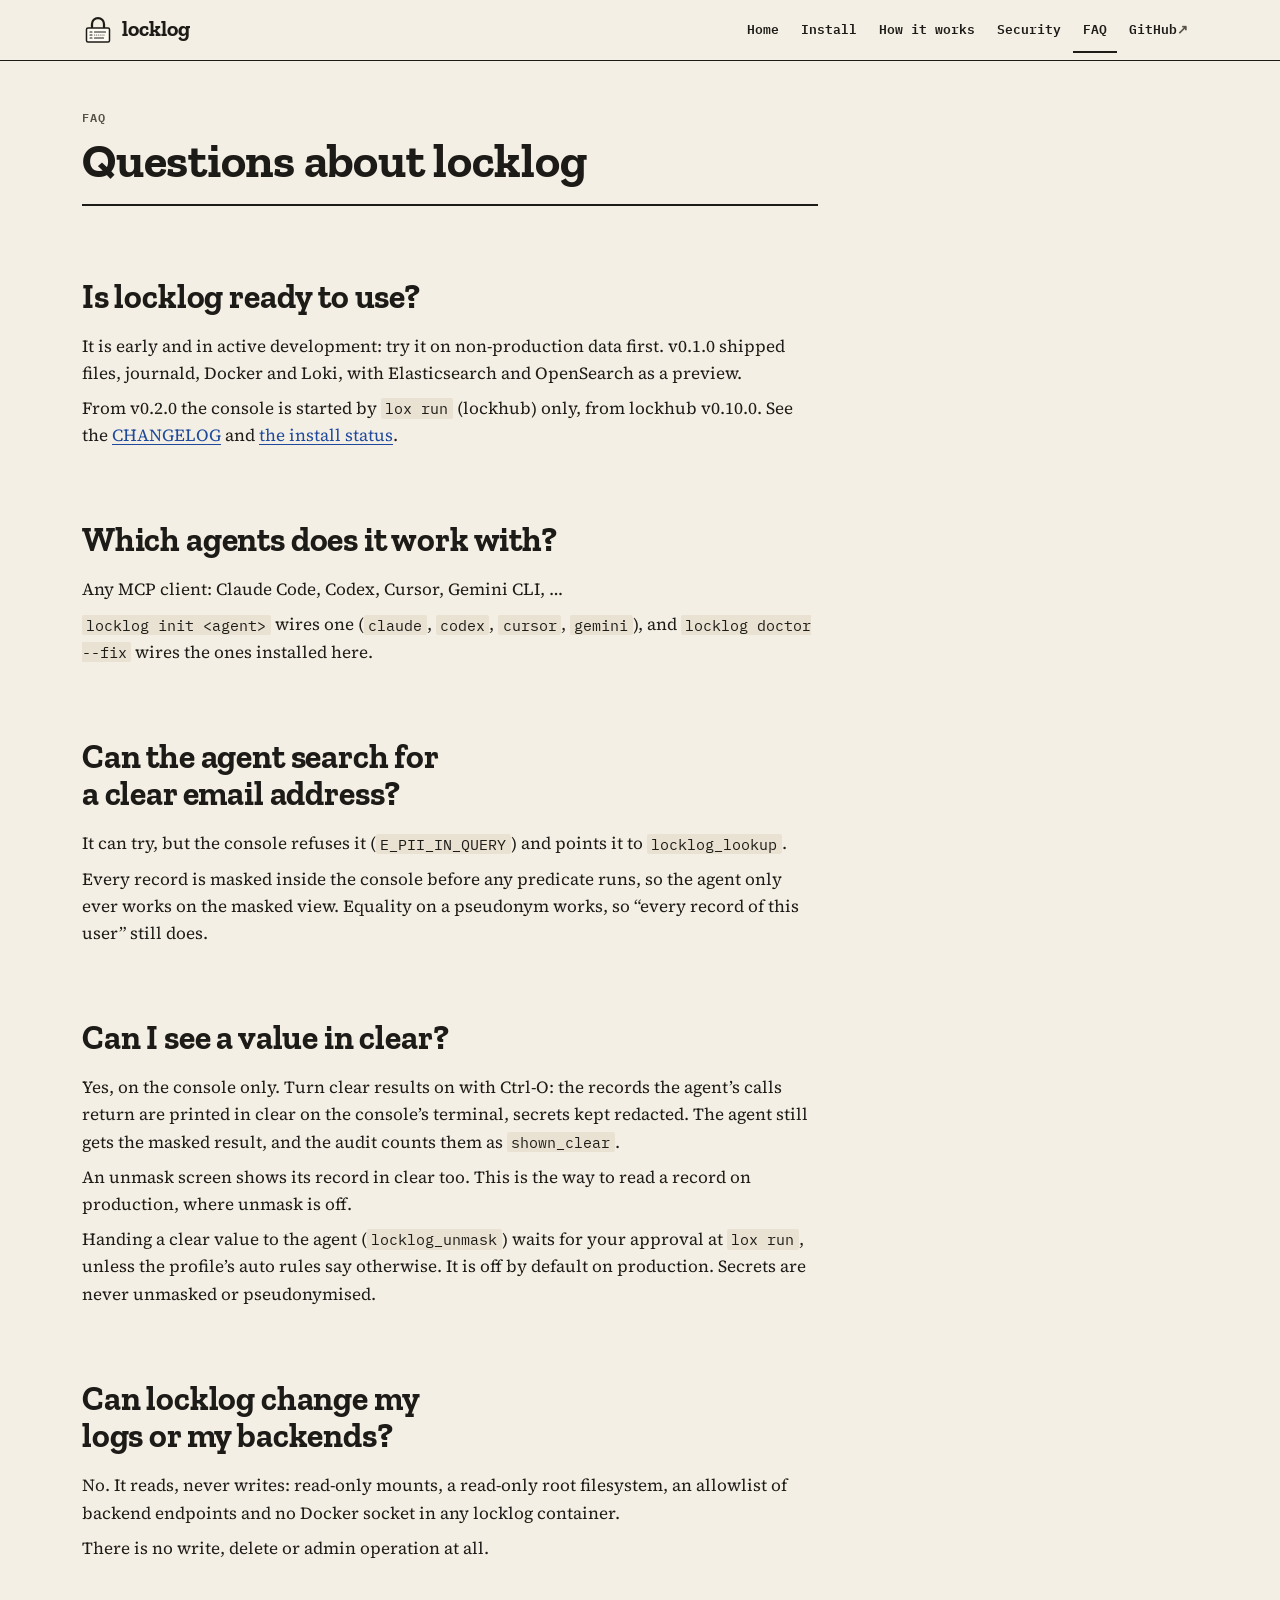
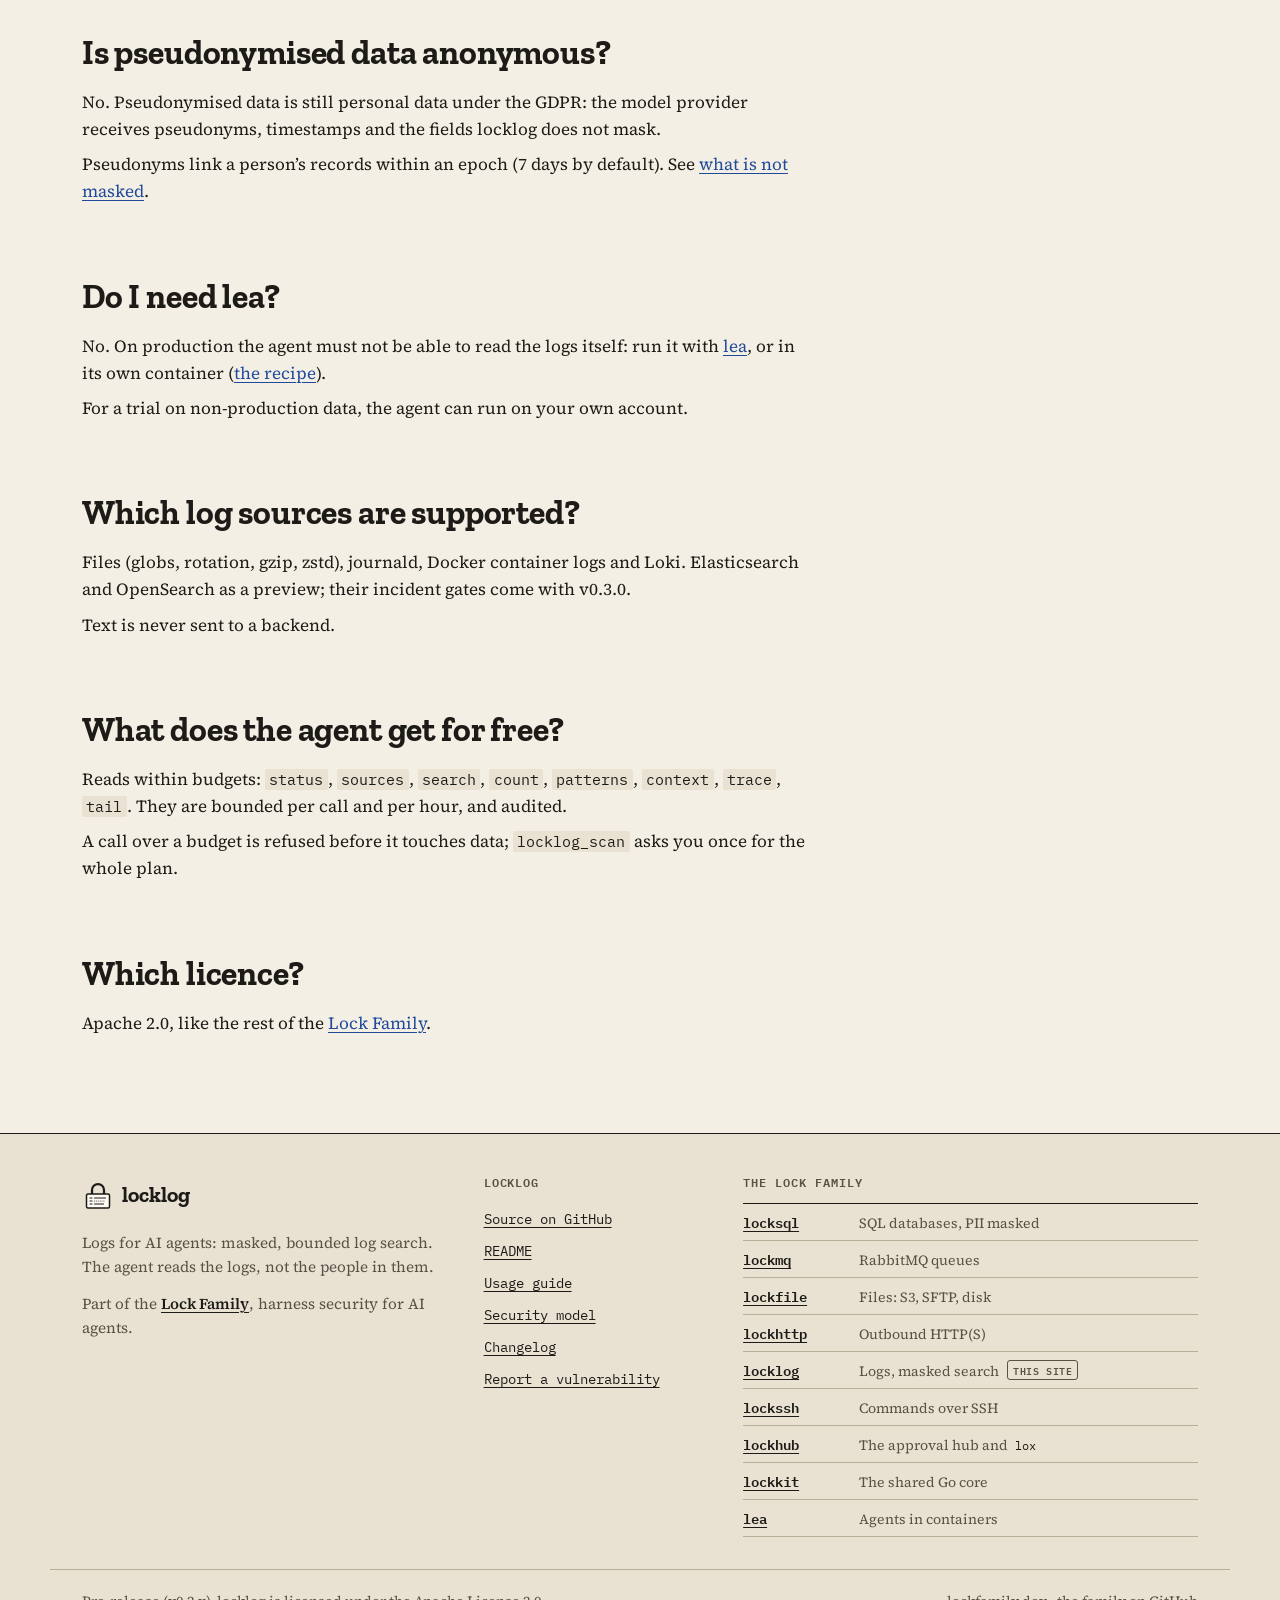
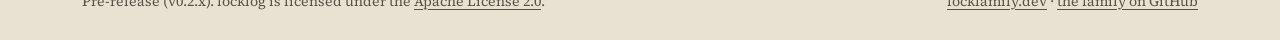
==== commit 57a4e3af: "docs: locklog ships with lockhub v0.10.0 and the tap lox add locklog and the console in lox run need" ====
--- a/site/faq/index.html
+++ b/site/faq/index.html
@@ -3,30 +3,42 @@
 <head>
   <meta charset="utf-8">
   <meta name="viewport" content="width=device-width, initial-scale=1">
-  <title>FAQ — locklog</title>
+  <title>locklog FAQ</title>
   <meta name="description" content="Frequently asked questions about locklog: status, agents, masking, clear values, GDPR, sources and budgets.">
   <meta name="color-scheme" content="light dark">
-  <meta name="theme-color" content="#ffffff" media="(prefers-color-scheme: light)">
-  <meta name="theme-color" content="#0b1120" media="(prefers-color-scheme: dark)">
+  <meta name="theme-color" content="#f4efe4" media="(prefers-color-scheme: light)">
+  <meta name="theme-color" content="#16140f" media="(prefers-color-scheme: dark)">
   <link rel="canonical" href="https://locklog.dev/faq/">
   <meta property="og:type" content="website">
   <meta property="og:site_name" content="locklog">
-  <meta property="og:title" content="FAQ — locklog">
+  <meta property="og:title" content="locklog FAQ">
   <meta property="og:description" content="Frequently asked questions about locklog: status, agents, masking, clear values, GDPR, sources and budgets.">
   <meta property="og:url" content="https://locklog.dev/faq/">
+  <meta property="og:image" content="https://locklog.dev/assets/og.png">
+  <meta property="og:image:type" content="image/png">
+  <meta property="og:image:width" content="1200">
+  <meta property="og:image:height" content="630">
+  <meta property="og:image:alt" content="locklog: your agent reads the logs, not the people in them.">
   <meta property="og:locale" content="en_US">
-  <meta name="twitter:card" content="summary">
-  <meta name="twitter:title" content="FAQ — locklog">
+  <meta name="twitter:card" content="summary_large_image">
+  <meta name="twitter:title" content="locklog FAQ">
   <meta name="twitter:description" content="Frequently asked questions about locklog: status, agents, masking, clear values, GDPR, sources and budgets.">
+  <meta name="twitter:image" content="https://locklog.dev/assets/og.png">
+  <meta name="twitter:image:alt" content="locklog: your agent reads the logs, not the people in them.">
   <link rel="icon" href="../assets/logo.svg" type="image/svg+xml">
-  <link rel="stylesheet" href="../assets/style.css">
+  <link rel="apple-touch-icon" href="../assets/apple-touch-icon.png">
+  <link rel="preload" href="../assets/fonts/zilla-slab-700.woff2" as="font" type="font/woff2" crossorigin>
+  <link rel="preload" href="../assets/fonts/source-serif-4-400.woff2" as="font" type="font/woff2" crossorigin>
+  <link rel="stylesheet" href="../assets/tokens.css">
+  <link rel="stylesheet" href="../assets/lock-site.css">
   <script src="../assets/anchors.js" defer></script>
+  <script src="../assets/copy.js" defer></script>
 </head>
 <body>
   <a class="skip-link" href="#main">Skip to content</a>
   <header class="site-header">
     <div class="wrap">
-      <a class="brand" href="../"><img src="../assets/logo.svg" alt="" width="32" height="32"><span class="wordmark">lock<span>log</span></span></a>
+      <a class="brand" href="../"><img src="../assets/logo.svg" alt="" width="32" height="32"><span class="wordmark">locklog</span></a>
       <nav class="site-nav" aria-label="Main">
         <ul>
           <li><a href="../">Home</a></li>
@@ -41,51 +53,89 @@
   </header>
   <main id="main" tabindex="-1">
     <div class="wrap">
-<h1>FAQ</h1>
-<div class="notice" role="note"><p><strong>Early release.</strong> v0.1.0 is the first release of locklog (see the <a href="https://github.com/DavidGodefroid/locklog/blob/main/CHANGELOG.md">CHANGELOG</a>). It is built on <a href="https://github.com/DavidGodefroid/lockkit">lockkit</a>, and its design is public in <a href="https://github.com/DavidGodefroid/locklog/blob/main/docs/security-model.md">docs/security-model.md</a>.</p></div>
+
+<p class="eyebrow">FAQ</p>
+<h1>Questions about locklog</h1>
 <div class="prose faq">
 <h2 id="ready">Is locklog ready to use?</h2>
-<p>v0.1.0 was the first release: files, journald, Docker and Loki, Elasticsearch and OpenSearch as a preview; from v0.2.0 the console is started by <code>lox run</code> (lockhub) only. It is early and in active development: try it on non-production data first. See the <a href="https://github.com/DavidGodefroid/locklog/blob/main/CHANGELOG.md">CHANGELOG</a>.</p>
+<p>It is early and in active development: try it on non-production data first. v0.1.0 shipped files, journald, Docker and Loki, with Elasticsearch and OpenSearch as a preview.</p>
+<p>From v0.2.0 the console is started by <code>lox run</code> (lockhub) only, from lockhub v0.10.0. See the <a href="https://github.com/DavidGodefroid/locklog/blob/main/CHANGELOG.md">CHANGELOG</a> and <a href="../install/#status">the install status</a>.</p>
 
 <h2 id="agents">Which agents does it work with?</h2>
-<p>Any agent that speaks MCP: Claude Code, Codex, Cursor or Gemini CLI, for example. <code>locklog init &lt;agent&gt;</code> wires one (Claude Code, Codex, Cursor, Gemini CLI), and <code>locklog doctor --fix</code> wires the ones installed here.</p>
+<p>Any MCP client: Claude Code, Codex, Cursor, Gemini CLI, …</p>
+<p><code>locklog init &lt;agent&gt;</code> wires one (<code>claude</code>, <code>codex</code>, <code>cursor</code>, <code>gemini</code>), and <code>locklog doctor --fix</code> wires the ones installed here.</p>
 
 <h2 id="search-clear">Can the agent search for a clear email address?</h2>
-<p>It can try, but the console refuses it (<code>E_PII_IN_QUERY</code>) and points it to <code>locklog_lookup</code>. Every record is masked inside the console before any predicate runs, so the agent only ever works on the masked view. Equality on a pseudonym works, so “every record of this user” still does.</p>
+<p>It can try, but the console refuses it (<code>E_PII_IN_QUERY</code>) and points it to <code>locklog_lookup</code>.</p>
+<p>Every record is masked inside the console before any predicate runs, so the agent only ever works on the masked view. Equality on a pseudonym works, so “every record of this user” still does.</p>
 
 <h2 id="see-clear">Can I see a value in clear?</h2>
-<p>Yes, on the console only: turn clear results on with Ctrl-O, and the records the agent’s calls return are printed in clear on the console’s terminal (secrets kept redacted; the agent still gets the masked result; the audit counts them as <code>shown_clear</code>), and an unmask screen shows its record in clear too. This is the way to read a record on production, where unmask is off. Handing a clear value to the agent (<code>locklog_unmask</code>) waits for your approval at <code>lox run</code>, is never auto-approved, and is off by default on production. Secrets are never unmasked or pseudonymised.</p>
+<p>Yes, on the console only. Turn clear results on with Ctrl-O: the records the agent’s calls return are printed in clear on the console’s terminal, secrets kept redacted. The agent still gets the masked result, and the audit counts them as <code>shown_clear</code>.</p>
+<p>An unmask screen shows its record in clear too. This is the way to read a record on production, where unmask is off.</p>
+<p>Handing a clear value to the agent (<code>locklog_unmask</code>) waits for your approval at <code>lox run</code>, unless the profile’s auto rules say otherwise. It is off by default on production. Secrets are never unmasked or pseudonymised.</p>
 
 <h2 id="write">Can locklog change my logs or my backends?</h2>
-<p>No. It reads, never writes: read-only mounts, a read-only root filesystem, an allowlist of backend endpoints, no Docker socket in any locklog container, and no write, delete or admin operation at all.</p>
+<p>No. It reads, never writes: read-only mounts, a read-only root filesystem, an allowlist of backend endpoints and no Docker socket in any locklog container.</p>
+<p>There is no write, delete or admin operation at all.</p>
 
 <h2 id="gdpr">Is pseudonymised data anonymous?</h2>
-<p>No. Pseudonymised data is still personal data under the GDPR: the model provider receives pseudonyms, timestamps and the fields locklog does not mask. Pseudonyms link a person’s records within an epoch (7 days by default). See <a href="../security/#not-masked">what is not masked</a>.</p>
+<p>No. Pseudonymised data is still personal data under the GDPR: the model provider receives pseudonyms, timestamps and the fields locklog does not mask.</p>
+<p>Pseudonyms link a person’s records within an epoch (7 days by default). See <a href="../security/#not-masked">what is not masked</a>.</p>
 
 <h2 id="lea">Do I need lea?</h2>
-<p>No. On production the agent must not be able to read the logs itself: run it with <a href="https://github.com/DavidGodefroid/lea">lea</a>, or in its own container (<a href="https://github.com/DavidGodefroid/locklog/blob/main/docs/setup.md#the-own-container-recipe">the recipe</a>). For a trial on non-production data, the agent can run on your own account (<code>locklog init claude</code>).</p>
+<p>No. On production the agent must not be able to read the logs itself: run it with <a href="https://github.com/DavidGodefroid/lea">lea</a>, or in its own container (<a href="https://github.com/DavidGodefroid/locklog/blob/main/docs/setup.md#the-own-container-recipe">the recipe</a>).</p>
+<p>For a trial on non-production data, the agent can run on your own account.</p>
 
 <h2 id="sources">Which log sources are supported?</h2>
-<p>Files (globs, rotation, gzip, zstd), journald, Docker container logs and Loki; Elasticsearch and OpenSearch as a preview (their incident gates come with v0.3.0). Text is never sent to a backend.</p>
+<p>Files (globs, rotation, gzip, zstd), journald, Docker container logs and Loki. Elasticsearch and OpenSearch as a preview; their incident gates come with v0.3.0.</p>
+<p>Text is never sent to a backend.</p>
 
 <h2 id="budgets">What does the agent get for free?</h2>
-<p>Reads within budgets: <code>status</code>, <code>sources</code>, <code>search</code>, <code>count</code>, <code>patterns</code>, <code>context</code>, <code>trace</code>, <code>tail</code>, bounded per call and per hour, and audited. A call over a budget is refused before it touches data; <code>locklog_scan</code> asks you once for the whole plan.</p>
+<p>Reads within budgets: <code>status</code>, <code>sources</code>, <code>search</code>, <code>count</code>, <code>patterns</code>, <code>context</code>, <code>trace</code>, <code>tail</code>. They are bounded per call and per hour, and audited.</p>
+<p>A call over a budget is refused before it touches data; <code>locklog_scan</code> asks you once for the whole plan.</p>
 
 <h2 id="licence">Which licence?</h2>
-<p>Apache 2.0, like the rest of the Lock family.</p>
+<p>Apache 2.0, like the rest of the <a href="https://lockfamily.dev">Lock Family</a>.</p>
 </div>
+
     </div>
   </main>
   <footer class="site-footer">
-    <div class="wrap">
-      <ul>
-        <li><a href="https://github.com/DavidGodefroid/locklog">Source on GitHub</a></li>
-        <li><a href="https://github.com/DavidGodefroid/locklog/blob/main/README.md">README</a></li>
-        <li><a href="https://github.com/DavidGodefroid/locklog/blob/main/docs/security-model.md">Security model</a></li>
-        <li><a href="https://github.com/DavidGodefroid/locklog/blob/main/CHANGELOG.md">Changelog</a></li>
-        <li><a href="https://lockfamily.dev/">The Lock family</a></li>
-      </ul>
-      <p>v0.2.1, in active development. locklog is licensed under the <a href="https://github.com/DavidGodefroid/locklog/blob/main/LICENSE">Apache License 2.0</a>.</p>
+    <div class="wrap footer-grid">
+      <div class="footer-about">
+        <a class="brand" href="../"><img src="../assets/logo.svg" alt="" width="32" height="32"><span class="wordmark">locklog</span></a>
+        <p>Logs for AI agents: masked, bounded log search. The agent reads the logs, not the people in them.</p>
+        <p class="family-link">Part of the <a href="https://lockfamily.dev">Lock Family</a>, harness security for AI agents.</p>
+      </div>
+      <nav aria-labelledby="footer-lock">
+        <h2 id="footer-lock">locklog</h2>
+        <ul>
+          <li><a href="https://github.com/DavidGodefroid/locklog">Source on GitHub</a></li>
+          <li><a href="https://github.com/DavidGodefroid/locklog/blob/main/README.md">README</a></li>
+          <li><a href="https://github.com/DavidGodefroid/locklog/blob/main/docs/usage.md">Usage guide</a></li>
+          <li><a href="https://github.com/DavidGodefroid/locklog/blob/main/docs/security-model.md">Security model</a></li>
+          <li><a href="https://github.com/DavidGodefroid/locklog/blob/main/CHANGELOG.md">Changelog</a></li>
+          <li><a href="https://github.com/DavidGodefroid/locklog/blob/main/SECURITY.md">Report a vulnerability</a></li>
+        </ul>
+      </nav>
+      <nav class="family-strip" aria-labelledby="footer-family">
+        <h2 id="footer-family">The Lock Family</h2>
+        <ul>
+          <li data-lock="locksql"><a href="https://github.com/DavidGodefroid/locksql">locksql</a><span>SQL databases, PII masked</span></li>
+          <li data-lock="lockmq"><a href="https://github.com/DavidGodefroid/lockmq">lockmq</a><span>RabbitMQ queues</span></li>
+          <li data-lock="lockfile"><a href="https://github.com/DavidGodefroid/lockfile">lockfile</a><span>Files: S3, SFTP, disk</span></li>
+          <li data-lock="lockhttp"><a href="https://github.com/DavidGodefroid/lockhttp">lockhttp</a><span>Outbound HTTP(S)</span></li>
+          <li data-lock="locklog" aria-current="true"><a href="https://github.com/DavidGodefroid/locklog">locklog</a><span>Logs, masked search</span></li>
+          <li data-lock="lockssh"><a href="https://github.com/DavidGodefroid/lockssh">lockssh</a><span>Commands over SSH</span></li>
+          <li data-lock="lockhub"><a href="https://github.com/DavidGodefroid/lockhub">lockhub</a><span>The approval hub and <code>lox</code></span></li>
+          <li data-lock="lockkit"><a href="https://github.com/DavidGodefroid/lockkit">lockkit</a><span>The shared Go core</span></li>
+          <li data-lock="lea"><a href="https://github.com/DavidGodefroid/lea">lea</a><span>Agents in containers</span></li>
+        </ul>
+      </nav>
+    </div>
+    <div class="wrap footer-bottom">
+      <p>Pre-release (v0.2.x). locklog is licensed under the <a href="https://github.com/DavidGodefroid/locklog/blob/main/LICENSE">Apache License 2.0</a>.</p>
+      <p><a href="https://lockfamily.dev">lockfamily.dev</a> · <a href="https://github.com/DavidGodefroid/lockfamily">the family on GitHub</a></p>
     </div>
   </footer>
 </body>
--- a/site/assets/tokens.css
+++ b/site/assets/tokens.css
@@ -0,0 +1,92 @@
+/* Lock Family identity tokens: "the signed ticket".
+   Fonts, colours, spacing for lockfamily.dev and the per-tool sites.
+   Self-hosted fonts (SIL OFL 1.1, assets/fonts/), no third-party request.
+   docs/identity.md documents every token; tests/test_site.py keeps the
+   two in step and checks the WCAG AA contrast of the pairs it lists. */
+
+@font-face {
+  font-family: "Zilla Slab";
+  src: url("fonts/zilla-slab-700.woff2") format("woff2");
+  font-weight: 700; font-style: normal; font-display: swap;
+}
+@font-face {
+  font-family: "Source Serif 4";
+  src: url("fonts/source-serif-4-400.woff2") format("woff2");
+  font-weight: 400; font-style: normal; font-display: swap;
+}
+@font-face {
+  font-family: "Source Serif 4";
+  src: url("fonts/source-serif-4-400-italic.woff2") format("woff2");
+  font-weight: 400; font-style: italic; font-display: swap;
+}
+@font-face {
+  font-family: "Source Serif 4";
+  src: url("fonts/source-serif-4-600.woff2") format("woff2");
+  font-weight: 600; font-style: normal; font-display: swap;
+}
+@font-face {
+  font-family: "IBM Plex Mono";
+  src: url("fonts/ibm-plex-mono-400.woff2") format("woff2");
+  font-weight: 400; font-style: normal; font-display: swap;
+}
+@font-face {
+  font-family: "IBM Plex Mono";
+  src: url("fonts/ibm-plex-mono-600.woff2") format("woff2");
+  font-weight: 600; font-style: normal; font-display: swap;
+}
+
+:root {
+  /* type */
+  --font-display: "Zilla Slab", "Rockwell", "Roboto Slab", Georgia, serif;
+  --font-text: "Source Serif 4", "Iowan Old Style", "Palatino Linotype", Georgia, serif;
+  --font-mono: "IBM Plex Mono", ui-monospace, SFMono-Regular, Menlo, Consolas, monospace;
+
+  /* paper (light): a printed ticket on a desk */
+  --paper: #f4efe4;    /* page */
+  --paper-2: #e9e2d2;  /* stub, tinted bands */
+  --card: #fffcf5;     /* the ticket's face */
+  --ink: #1d1b17;      /* text, logos */
+  --ink-2: #575146;    /* secondary text, control borders */
+  --rule: #b9af98;     /* ledger lines, perforations (decorative) */
+  --sign: #1f4a9c;     /* signature ink: links, a human's decision */
+  --stamp: #a8201a;    /* the denial stamp */
+  --auto: #2d6a35;     /* approved by a rule */
+  --asked: #8a5300;    /* waiting for you */
+  --mask: #0e6158;     /* masked values, the hub */
+  --agent: #2a55a8;    /* the agent's request */
+  --term-bg: #1a1814;  /* lox run: a real terminal, dark in both themes */
+  --term-text: #e2e8f0;
+  --term-dim: #94a3b8;
+
+  /* space: a 4px base */
+  --s-1: 4px; --s-2: 8px; --s-3: 12px; --s-4: 16px;
+  --s-5: 24px; --s-6: 32px; --s-7: 48px; --s-8: 72px;
+  --gutter: 16px;
+  --measure: 40rem;
+  --radius: 3px;       /* paper has corners */
+  --rule-w: 1px;
+  --perf: 2px dashed var(--rule);
+  color-scheme: light;
+}
+
+/* carbon (dark): designed on its own, a carbon copy, warm, not navy */
+@media (prefers-color-scheme: dark) {
+  :root {
+    --paper: #16140f;
+    --paper-2: #1f1c16;
+    --card: #25221b;
+    --ink: #ede6d6;
+    --ink-2: #b2a994;
+    --rule: #4a4438;
+    --sign: #a3bdff;
+    --stamp: #ff9384;
+    --auto: #7fcf8a;
+    --asked: #e8b860;
+    --mask: #6fd9c8;
+    --agent: #89b4fa;
+    --term-bg: #0e0d0a;
+    color-scheme: dark;
+  }
+}
+
+@media (min-width: 768px) { :root { --gutter: 32px; } }
--- a/site/assets/lock-site.css
+++ b/site/assets/lock-site.css
@@ -0,0 +1,511 @@
+/* lock-site.css: the shared stylesheet of the Lock sites (locksql, lockmq,
+   lockfile, lockhttp, locklog). Identical bytes in every Lock repo.
+
+   The family identity, "a printed ticket that a human signs":
+   lockfamily/docs/identity.md. Link tokens.css first (fonts, colours,
+   space), then this file. No build step, no third-party request.
+
+   It styles the shared shell (header, hero, install box, footer, family
+   strip) and every content class the Lock sites use, under their old names,
+   so a site migrates by swapping the stylesheet and its header, hero and
+   footer, not by rewriting its pages. See the kit's KIT.md. */
+
+/* ---------- base ---------- */
+
+*, *::before, *::after { box-sizing: border-box; }
+html { -webkit-text-size-adjust: 100%; text-size-adjust: 100%; }
+body {
+  margin: 0;
+  background: var(--paper);
+  color: var(--ink);
+  font: 400 1.0625rem/1.6 var(--font-text);
+  font-kerning: normal;
+  overflow-wrap: break-word;
+  overflow-x: hidden;
+}
+img, svg, video { max-width: 100%; height: auto; }
+a { color: var(--sign); text-underline-offset: 3px; text-decoration-thickness: 1px; }
+a:hover { text-decoration-thickness: 2px; }
+:focus-visible { outline: 3px solid var(--sign); outline-offset: 3px; }
+[id] { scroll-margin-top: 5rem; }
+
+h1, h2, h3 {
+  font-family: var(--font-display); font-weight: 700; line-height: 1.12;
+  letter-spacing: -0.005em; text-wrap: balance;
+}
+h1 { font-size: clamp(2rem, 1.4rem + 2.6vw, 3rem); margin: var(--s-7) 0 var(--s-4); max-width: 24ch; }
+h2 { font-size: clamp(1.5rem, 1.2rem + 1.2vw, 2.1rem); margin: var(--s-8) 0 var(--s-4); max-width: 30ch; }
+h3 { font-size: 1.25rem; margin: var(--s-6) 0 var(--s-2); }
+h1 code, h2 code, h3 code { font-size: 0.82em; font-weight: 600; }
+p, ul, ol { margin: 0 0 var(--s-4); }
+li + li { margin-top: var(--s-1); }
+strong { font-weight: 600; }
+
+code, kbd, pre { font-family: var(--font-mono); }
+code { font-size: 0.86em; }
+:not(pre) > code {
+  padding: 0.05em 0.3em; border-radius: 2px;
+  background: var(--paper-2); color: var(--ink);
+  overflow-wrap: anywhere;
+}
+kbd {
+  display: inline-block; padding: 0 0.4em; line-height: 1.4; font-size: 0.86em;
+  border: 1px solid var(--ink-2); border-bottom-width: 2px; border-radius: var(--radius);
+  background: var(--card); color: var(--ink);
+}
+
+.wrap { width: 100%; max-width: 1180px; margin: 0 auto; padding: 0 var(--gutter); }
+main { display: block; outline: none; padding-bottom: var(--s-7); counter-reset: clause; }
+.prose { max-width: 44rem; }
+.prose > :last-child { margin-bottom: 0; }
+
+/* A printed form's label: mono, small, spaced capitals. */
+.label, .eyebrow, caption, .site-footer h2 {
+  font: 600 0.75rem/1.4 var(--font-mono); letter-spacing: 0.08em; text-transform: uppercase; color: var(--ink-2);
+}
+
+.visually-hidden {
+  position: absolute !important; width: 1px; height: 1px; margin: -1px; padding: 0; border: 0;
+  overflow: hidden; clip: rect(0 0 0 0); white-space: nowrap;
+}
+.skip-link {
+  position: absolute; left: var(--s-2); top: -60px; z-index: 100;
+  background: var(--ink); color: var(--paper); padding: var(--s-2) var(--s-3);
+  font: 600 0.9rem var(--font-mono);
+}
+.skip-link:focus { top: var(--s-2); }
+
+/* ---------- header: a ruled band, like a form's letterhead ---------- */
+
+.site-header { position: sticky; top: 0; z-index: 50; background: var(--paper); border-bottom: 1px solid var(--ink); }
+.site-header .wrap {
+  display: flex; flex-wrap: wrap; align-items: center; justify-content: space-between;
+  gap: 0 var(--s-5); min-height: 60px;
+}
+.brand {
+  display: inline-flex; align-items: center; gap: var(--s-2); min-height: 44px;
+  color: var(--ink); text-decoration: none; flex: none;
+}
+.brand img { width: 32px; height: 32px; }
+.wordmark { font: 700 1.35rem/1 var(--font-display); letter-spacing: 0; color: var(--ink); }
+.wordmark span { color: inherit; }
+.brand:hover .wordmark { text-decoration: underline; text-decoration-thickness: 2px; text-underline-offset: 4px; }
+
+.site-nav ul { display: flex; gap: 2px; margin: 0; padding: 0; list-style: none; }
+.site-nav li + li { margin-top: 0; }
+.site-nav a {
+  display: inline-flex; align-items: center; min-height: 44px; padding: 0 10px;
+  color: var(--ink); text-decoration: none; white-space: nowrap;
+  font: 600 0.8rem/1.4 var(--font-mono);
+  border-bottom: 2px solid transparent; margin-bottom: -1px;
+}
+.site-nav a:hover { text-decoration: underline; }
+.site-nav a[aria-current="page"] { border-bottom-color: var(--ink); }
+.site-nav a[href^="http"]::after { content: " \2197"; color: var(--ink-2); }
+
+/* Phones: the brand on one row, the navigation on a second row that scrolls
+   sideways in its own box (a fade on the right edge hints at more links). */
+@media (max-width: 47.99rem) {
+  .site-header .wrap { padding-top: var(--s-1); }
+  .site-nav { width: calc(100% + 2 * var(--gutter)); margin: 0 calc(-1 * var(--gutter)); border-top: 1px solid var(--rule); }
+  .site-nav ul {
+    overflow-x: auto; padding: 0 2.5rem 0 calc(var(--gutter) - 10px); scrollbar-width: none;
+    -webkit-mask-image: linear-gradient(to right, #000 calc(100% - 2.5rem), transparent);
+    mask-image: linear-gradient(to right, #000 calc(100% - 2.5rem), transparent);
+  }
+  .site-nav ul::-webkit-scrollbar { display: none; }
+  .site-nav li { flex: none; }
+}
+
+/* ---------- page head (h1 of an inner page) ---------- */
+
+main > .wrap > h1:first-child, main > .wrap > .eyebrow:first-child { margin-top: var(--s-7); }
+main > .wrap > .eyebrow:first-child + h1 { margin-top: var(--s-2); }
+.lead { font-size: clamp(1.1rem, 1rem + 0.35vw, 1.3rem); line-height: 1.5; max-width: 40rem; color: var(--ink); }
+.prose .lead, .lead.prose { margin-bottom: var(--s-4); }
+
+/* ---------- sections: numbered, like the clauses of a document ---------- */
+
+main section > h2:not(.visually-hidden) { padding-top: var(--s-2); border-top: 2px solid var(--ink); max-width: none; }
+main section > h2:not(.visually-hidden)::before {
+  counter-increment: clause; content: counter(clause, decimal-leading-zero);
+  display: block; margin-bottom: var(--s-3);
+  font: 600 0.75rem/1.4 var(--font-mono); letter-spacing: 0.08em; color: var(--ink-2);
+}
+main section > h2:not(.visually-hidden) > .heading-anchor { font-family: var(--font-mono); }
+
+/* ---------- hero ---------- */
+
+.hero {
+  display: grid; gap: var(--s-6); align-items: start;
+  padding: clamp(var(--s-6), 6vw, var(--s-8)) 0 var(--s-5);
+}
+.hero > * { min-width: 0; }
+@media (min-width: 980px) {
+  .hero:has(> .hero-aside) { grid-template-columns: minmax(0, 1.12fr) minmax(0, 1fr); gap: var(--s-7); }
+}
+.hero h1 { font-size: clamp(2.2rem, 1.3rem + 3.4vw, 3.6rem); line-height: 1.04; margin: var(--s-3) 0 var(--s-5); max-width: 16ch; }
+.hero h1 .key { color: var(--sign); }
+.hero .lead { margin-bottom: var(--s-5); }
+.hero .intro { color: var(--ink-2); max-width: 40rem; }
+.hero-aside { margin: 0; }
+@media (min-width: 980px) { .hero-aside { margin-top: var(--s-7); } }
+
+.eyebrow { margin: 0; }
+.eyebrow a { color: inherit; text-decoration: none; }
+.eyebrow a:hover { color: var(--ink); text-decoration: underline; }
+.badge {
+  display: inline-block; margin-right: var(--s-2); padding: 1px 6px;
+  border: 1px solid var(--ink); border-radius: var(--radius);
+  color: var(--ink); background: var(--card); letter-spacing: 0.04em;
+}
+
+.actions { display: flex; flex-wrap: wrap; gap: var(--s-2); margin: var(--s-5) 0; }
+.button {
+  display: inline-flex; align-items: center; min-height: 44px; padding: 0 var(--s-4);
+  border: 1px solid var(--ink); border-radius: var(--radius);
+  background: var(--card); color: var(--ink); text-decoration: none;
+  font: 600 0.85rem/1.2 var(--font-mono);
+}
+.button:hover { background: var(--paper-2); text-decoration: underline; }
+.button.primary { background: var(--ink); color: var(--paper); }
+.button.primary:hover { background: var(--ink); color: var(--paper); text-decoration: underline; }
+.button[href^="http"]::after { content: "\00a0\2197"; }
+
+/* One line under the hero: the family and its one hub. */
+.hub-line, .family-line {
+  max-width: 44rem; margin: 0; padding: var(--s-3) 0 0; border-top: var(--perf);
+  color: var(--ink-2); font-size: 0.95rem;
+}
+.hub-line a, .family-line a { color: var(--ink); }
+.hub-line code { background: var(--card); }
+
+.facts { display: flex; flex-wrap: wrap; gap: var(--s-2); margin: var(--s-4) 0 0; padding: 0; list-style: none; }
+.facts li {
+  margin: 0; padding: 2px 8px; border: 1px solid var(--rule); border-radius: var(--radius);
+  font: 0.78rem/1.6 var(--font-mono); color: var(--ink-2); background: var(--card);
+}
+
+/* ---------- install box: a terminal with a Copy button (assets/copy.js) ---------- */
+
+.install { max-width: 40rem; margin: 0 0 var(--s-4); }
+.install-head {
+  display: flex; align-items: center; justify-content: space-between; gap: var(--s-3);
+  min-height: 40px; padding: 0 var(--s-2) 0 var(--s-4);
+  background: var(--term-bg); color: var(--term-dim);
+  border: 1px solid var(--ink); border-bottom: 1px dashed #4a4438; border-radius: var(--radius) var(--radius) 0 0;
+  font: 600 0.72rem/1.4 var(--font-mono); letter-spacing: 0.08em; text-transform: uppercase;
+}
+.install pre {
+  margin: 0; border: 1px solid var(--ink); border-top: 0; border-radius: 0 0 var(--radius) var(--radius);
+  font-size: 0.86rem; line-height: 1.75; padding: var(--s-3) var(--s-4);
+}
+.install .cmd::before { content: "$ "; color: var(--term-dim); user-select: none; -webkit-user-select: none; }
+.install-note { margin: var(--s-2) 0 0; font-size: 0.92rem; color: var(--ink-2); }
+.copy {
+  display: inline-flex; align-items: center; gap: 6px; min-height: 32px; padding: 0 10px;
+  border: 1px solid #575146; border-radius: var(--radius); background: transparent; color: var(--term-text);
+  font: 600 0.75rem/1 var(--font-mono); letter-spacing: 0.04em; text-transform: none; cursor: pointer;
+}
+.copy:hover { border-color: var(--term-text); }
+.copy:focus-visible { outline: 3px solid #a3bdff; outline-offset: 2px; }
+.copy[data-state="done"] { color: #7fcf8a; border-color: #7fcf8a; }
+.copy[data-state="fail"] { color: #e8b860; border-color: #e8b860; }
+
+/* ---------- code, terminals, diagrams ---------- */
+
+pre {
+  margin: 0 0 var(--s-5); padding: var(--s-3) var(--s-4); max-width: 100%; overflow-x: auto;
+  background: var(--term-bg); color: var(--term-text);
+  border: 1px solid var(--rule); border-radius: var(--radius);
+  font-size: 0.82rem; line-height: 1.6; tab-size: 4;
+}
+pre code { font-size: inherit; color: inherit; background: none; padding: 0; }
+pre:focus-visible { outline-offset: 3px; }
+pre.term { border-color: var(--ink); }
+.cmt, .term .c { color: var(--term-dim); }
+/* An ASCII diagram is a drawing on paper, not a terminal. */
+pre.diagram {
+  background: var(--card); color: var(--ink); border: 1px solid var(--ink);
+  line-height: 1.2; font-size: 0.8rem;
+  /* The family's Latin-subset mono has no box-drawing glyphs: a system mono
+     that has them keeps the boxes aligned. */
+  font-family: Menlo, Consolas, "DejaVu Sans Mono", "Liberation Mono", ui-monospace, monospace;
+}
+
+figure { margin: 0 0 var(--s-5); }
+figcaption { margin-top: var(--s-2); font-size: 0.92rem; color: var(--ink-2); max-width: 44rem; }
+
+blockquote {
+  margin: var(--s-5) 0; padding: var(--s-2) 0 var(--s-2) var(--s-4); max-width: 44rem;
+  border-left: 3px double var(--sign);
+  font: 400 italic 1.2rem/1.5 var(--font-text); color: var(--ink);
+}
+blockquote p { margin: 0; }
+
+.notice {
+  display: block; max-width: 44rem; margin: 0 0 var(--s-4); padding: var(--s-3) var(--s-4);
+  background: var(--card); border: 1px solid var(--ink); border-left-width: 4px; border-radius: var(--radius);
+  font-size: 0.98rem;
+}
+.notice > :last-child { margin-bottom: 0; }
+
+/* ---------- the ticket (optional hero aside), from lockfamily ---------- */
+
+.ticket { margin: 0; position: relative; }
+.ticket-face, .ticket-stub { background: var(--card); border: 1px solid var(--ink); position: relative; }
+.ticket-face { padding: var(--s-4) var(--s-4) var(--s-5); border-bottom: 0; border-radius: var(--radius) var(--radius) 0 0; }
+.ticket-stub {
+  padding: var(--s-4); border-top: var(--perf); border-radius: 0 0 var(--radius) var(--radius);
+  font-size: 0.92rem; color: var(--ink-2);
+}
+.ticket-stub p { margin: 0 0 var(--s-2); }
+.ticket-stub p:last-child { margin: 0; }
+.ticket-stub::before, .ticket-stub::after {
+  content: ""; position: absolute; top: -11px; width: 20px; height: 20px; border-radius: 50%;
+  background: var(--paper); border: 1px solid var(--ink);
+}
+.ticket-stub::before { left: -11px; clip-path: inset(0 0 0 50%); }
+.ticket-stub::after { right: -11px; clip-path: inset(0 50% 0 0); }
+.ticket-head {
+  display: flex; flex-wrap: wrap; justify-content: space-between; gap: var(--s-1) var(--s-3);
+  margin: 0 0 var(--s-3); padding-bottom: var(--s-2); border-bottom: 2px solid var(--ink);
+  font: 600 0.8rem/1.4 var(--font-mono); letter-spacing: 0.06em; text-transform: uppercase;
+}
+.ticket-fields { margin: 0; display: grid; grid-template-columns: repeat(2, minmax(0, 1fr)); gap: 0 var(--s-4); }
+.ticket-fields > div { padding: var(--s-2) 0; border-bottom: 1px solid var(--rule); min-width: 0; }
+.ticket-fields .wide { grid-column: 1 / -1; }
+.ticket-fields dt { font: 600 0.7rem/1.4 var(--font-mono); letter-spacing: 0.08em; text-transform: uppercase; color: var(--ink-2); }
+.ticket-fields dd { margin: 2px 0 0; font-size: 0.98rem; }
+.ticket-fields code { font-size: 0.82rem; white-space: pre-wrap; background: none; padding: 0; }
+.ticket figcaption { margin-top: var(--s-3); }
+.masked { color: var(--mask); font-weight: 600; }
+.stamp {
+  display: inline-block; margin: var(--s-4) 0 0; padding: var(--s-1) var(--s-3);
+  border: 3px double var(--sign); color: var(--sign); border-radius: var(--radius);
+  font: 600 0.9rem/1.5 var(--font-mono); letter-spacing: 0.06em; text-transform: uppercase;
+  transform: rotate(-3deg); transform-origin: left center;
+  animation: stamp 0.5s cubic-bezier(.2, 1.4, .4, 1) 0.8s both;
+}
+.stamp.denied { border-color: var(--stamp); color: var(--stamp); }
+.stamp kbd { text-transform: none; font-size: 0.85em; border-color: var(--sign); color: var(--sign); }
+@keyframes stamp { from { opacity: 0; transform: rotate(-3deg) scale(1.6); } to { opacity: 1; transform: rotate(-3deg) scale(1); } }
+
+/* ---------- demo (video, image, animated SVG) ---------- */
+
+.demo-section { margin-top: var(--s-6); }
+/* The demo spans the page column, never taller than the window minus the
+   header, so it is seen whole. */
+figure.demo {
+  width: min(100%, calc((100vh - 7rem) * 1700 / 940));
+  width: min(100%, calc((100svh - 7rem) * 1700 / 940));
+  margin: 0 auto var(--s-5);
+}
+figure.demo video, figure.demo img {
+  display: block; width: 100%; height: auto;
+  border: 1px solid var(--ink); border-radius: var(--radius); background: var(--term-bg);
+}
+figure.demo video { aspect-ratio: 1700 / 940; }
+figure.demo figcaption { margin: var(--s-3) auto 0; max-width: 46rem; text-align: center; }
+.demo-link { display: block; border-radius: var(--radius); }
+.demo-frame { border-radius: var(--radius); background: var(--term-bg); }
+.demo-hint { display: none; }
+@media (max-width: 40rem) {
+  .demo-frame { overflow-x: auto; overscroll-behavior-x: contain; }
+  .demo-frame img { width: 56.25rem; max-width: none; }
+  .demo-hint { display: block; margin: var(--s-2) 0 0; color: var(--ink-2); font-size: 0.9rem; text-align: center; }
+}
+
+/* ---------- lists of things: ledgers (rows between rules), not cards ---------- */
+
+.cards {
+  display: grid; gap: 0 var(--s-6); margin: var(--s-5) 0 var(--s-4); padding: 0; list-style: none;
+  grid-template-columns: repeat(auto-fill, minmax(min(100%, 20rem), 1fr));
+  border-top: 1px solid var(--ink);
+}
+.cards.cols-3 { grid-template-columns: repeat(auto-fill, minmax(min(100%, 17rem), 1fr)); }
+.cards > li {
+  position: relative; margin: 0; padding: var(--s-4) 0 var(--s-4) 2.6rem;
+  border-bottom: 1px solid var(--rule);
+}
+.cards .icon {
+  position: absolute; left: 0; top: var(--s-4); width: 1.8rem; height: 1.8rem;
+  display: grid; place-items: center; font-size: 1.05rem; line-height: 1;
+  border: 1px solid var(--rule); border-radius: var(--radius); background: var(--card);
+  filter: grayscale(1); opacity: 0.85;
+}
+.cards > li:not(:has(.icon)) { padding-left: 0; }
+.cards h3 { margin: 0 0 var(--s-1); font: 600 1rem/1.4 var(--font-mono); }
+.cards h3 a { color: var(--ink); }
+.cards p { margin: 0; color: var(--ink-2); font-size: 0.98rem; }
+.cards p + p { margin-top: var(--s-2); }
+
+/* The family as cards (older pages): name, line, "you are here". */
+.cards.family { grid-template-columns: repeat(auto-fill, minmax(min(100%, 15rem), 1fr)); }
+.cards.family > li[aria-current] h3 a { color: var(--ink); }
+.here {
+  display: inline-block; margin-left: var(--s-2); padding: 0 6px; vertical-align: 1px;
+  border: 1px solid var(--ink); border-radius: var(--radius);
+  font: 600 0.68rem/1.6 var(--font-mono); letter-spacing: 0.06em; text-transform: uppercase; color: var(--ink);
+}
+
+/* Numbered steps: a ledger with mono numbers. */
+ol.steps { list-style: none; padding: 0; counter-reset: st; border-top: 1px solid var(--rule); }
+ol.steps > li {
+  counter-increment: st; position: relative; margin: 0;
+  padding: var(--s-3) 0 var(--s-3) 2.4rem; border-bottom: 1px solid var(--rule);
+}
+ol.steps > li::before {
+  content: counter(st) "."; position: absolute; left: 0; top: var(--s-3);
+  font: 600 0.85rem/1.9 var(--font-mono); color: var(--ink-2);
+}
+ol.steps > li > :last-child { margin-bottom: 0; }
+ol.steps pre { margin: var(--s-2) 0 0; }
+
+/* Further reading. */
+.more { max-width: 44rem; border-top: 2px solid var(--ink); }
+.more ul { list-style: none; margin: 0; padding: 0; }
+.more li { margin: 0; padding: var(--s-3) 0; border-bottom: 1px solid var(--rule); }
+.more a { font-family: var(--font-mono); font-weight: 600; font-size: 0.92rem; }
+.link-line a { display: inline-flex; align-items: center; min-height: 44px; }
+
+/* ---------- tables ---------- */
+
+.prose + .table-wrap, p + .table-wrap { margin-top: var(--s-5); }
+.table-wrap { max-width: 100%; overflow-x: auto; margin: 0 0 var(--s-5); border-top: 2px solid var(--ink); }
+table { border-collapse: collapse; width: 100%; font-size: 0.95rem; }
+caption { text-align: left; caption-side: top; padding: var(--s-2) 0; }
+th, td { padding: var(--s-2) var(--s-3) var(--s-2) 0; text-align: left; vertical-align: top; border-bottom: 1px solid var(--rule); }
+thead th {
+  font: 600 0.72rem/1.4 var(--font-mono); letter-spacing: 0.06em; text-transform: uppercase; color: var(--ink-2);
+  border-bottom: 1px solid var(--ink); vertical-align: bottom;
+}
+tbody th { font-weight: 600; }
+tbody tr:hover { background: var(--card); }
+.table-wrap code { white-space: nowrap; }
+td.yes, td.no, td.partial { white-space: nowrap; font: 600 0.85rem/1.6 var(--font-mono); }
+td.yes { color: var(--auto); }
+td.no { color: var(--stamp); }
+td.partial { color: var(--asked); }
+td.yes::before { content: "\2713\00a0"; }
+td.no::before { content: "\2715\00a0"; }
+td.partial::before { content: "~\00a0"; }
+.compare td { min-width: 7rem; }
+.compare th[scope="row"] { min-width: 11rem; }
+.engines td, .engines th { min-width: 9rem; }
+.engines td:first-child, .engines th:first-child { min-width: 0; }
+
+/* ---------- known limits: the fine print, kept in view ---------- */
+
+.limits {
+  margin: var(--s-8) 0 var(--s-5); padding: 0 var(--s-5) var(--s-5);
+  background: var(--card); border: 1px solid var(--ink); border-radius: var(--radius);
+}
+main .limits > h2:not(.visually-hidden) { margin-top: 0; padding-top: var(--s-4); border-top: 0; }
+main .limits > h2:not(.visually-hidden)::before {
+  content: counter(clause, decimal-leading-zero) " \00b7  fine print";
+  white-space: pre; color: var(--asked);
+}
+.limits h3 { font-size: 1.1rem; }
+@media (max-width: 40rem) { .limits { padding: 0 var(--s-4) var(--s-4); } }
+
+/* ---------- FAQ ---------- */
+
+.faq { max-width: 46rem; border-top: 2px solid var(--ink); }
+.faq > section { padding: var(--s-4) 0; border-bottom: 1px solid var(--rule); }
+main .faq section > h2:not(.visually-hidden) {
+  margin: 0 0 var(--s-2); padding: 0; border: 0; font-size: 1.2rem; line-height: 1.3;
+}
+main .faq section > h2:not(.visually-hidden)::before {
+  display: inline; margin: 0 var(--s-2) 0 0; content: "Q" counter(clause, decimal-leading-zero);
+  font-size: 0.72rem; vertical-align: 2px;
+}
+.faq p { margin: 0; }
+.faq p + p { margin-top: var(--s-2); }
+
+/* ---------- section links (assets/anchors.js) ---------- */
+
+.has-anchor { cursor: pointer; }
+.heading-anchor {
+  padding: 0.75rem 1.1rem; margin-left: calc(0.3em - 1.1rem);
+  color: var(--ink-2); font: 600 0.7em var(--font-mono); text-decoration: none;
+  opacity: 0; transition: opacity 0.15s ease;
+}
+.has-anchor:hover .heading-anchor, .heading-anchor:focus-visible { opacity: 1; color: var(--sign); }
+@media (hover: none) { .heading-anchor { opacity: 0.5; } }
+.anchor-toast {
+  position: fixed; left: 50%; bottom: var(--s-5); z-index: 60; transform: translateX(-50%);
+  padding: var(--s-2) var(--s-3); border-radius: var(--radius);
+  background: var(--ink); color: var(--paper); font: 600 0.85rem var(--font-mono);
+  opacity: 0; pointer-events: none; transition: opacity 0.2s ease;
+}
+.anchor-toast:empty { display: none; }
+.anchor-toast.is-visible { opacity: 1; }
+
+/* ---------- footer: the family strip, the Lock's links, the licence ---------- */
+
+.site-footer { margin-top: var(--s-7); border-top: 1px solid var(--ink); background: var(--paper-2); font-size: 0.95rem; }
+.site-footer .footer-grid { display: grid; gap: var(--s-6); padding-top: 40px; padding-bottom: var(--s-6); }
+@media (min-width: 720px) { .site-footer .footer-grid { grid-template-columns: 1fr 1fr; } .footer-about { grid-column: 1 / -1; } }
+@media (min-width: 1040px) { .site-footer .footer-grid { grid-template-columns: 1.3fr 0.8fr 1.6fr; } .footer-about { grid-column: auto; } }
+.footer-about p { margin: var(--s-3) 0 0; color: var(--ink-2); max-width: 26rem; }
+.footer-about .family-link a { color: var(--ink); font-weight: 600; }
+.site-footer h2 { margin: 0 0 var(--s-3); }
+.site-footer ul { list-style: none; margin: 0; padding: 0; }
+.site-footer li { margin: 0; }
+.site-footer li a { display: inline-flex; align-items: center; min-height: 32px; color: var(--ink); font: 0.88rem var(--font-mono); }
+.family-strip ul { border-top: 1px solid var(--ink); }
+.family-strip li {
+  display: grid; grid-template-columns: 6.5rem minmax(0, 1fr); gap: 0 var(--s-3); align-items: baseline;
+  padding: 2px 0; border-bottom: 1px solid var(--rule);
+}
+.family-strip li a { font-weight: 600; }
+.family-strip li span { color: var(--ink-2); font-size: 0.88rem; }
+.family-strip li[aria-current] span::after {
+  content: "this site"; margin-left: var(--s-2); padding: 0 5px; vertical-align: 1px;
+  border: 1px solid var(--ink-2); border-radius: var(--radius);
+  font: 600 0.62rem/1.5 var(--font-mono); letter-spacing: 0.06em; text-transform: uppercase;
+}
+.footer-bottom {
+  display: flex; flex-wrap: wrap; justify-content: space-between; gap: var(--s-2) var(--s-5);
+  padding-top: 20px; padding-bottom: 28px; border-top: 1px solid var(--rule); color: var(--ink-2); font-size: 0.88rem;
+}
+.footer-bottom p { margin: 0; }
+.footer-bottom a { color: inherit; }
+/* Older footers: a plain list of links and lines. */
+.site-footer > .wrap > ul { display: flex; flex-wrap: wrap; gap: 0 var(--s-5); padding-top: var(--s-5); }
+.site-footer > .wrap > p { color: var(--ink-2); }
+
+/* ---------- small screens, motion, print ---------- */
+
+@media (max-width: 40rem) {
+  h2 { margin-top: var(--s-7); }
+  .hero h1 br { display: none; }
+  .ticket-fields { grid-template-columns: 1fr; }
+}
+@media (prefers-reduced-motion: no-preference) { html { scroll-behavior: smooth; } }
+@media (prefers-reduced-motion: reduce) {
+  *, *::before, *::after { animation: none !important; transition: none !important; }
+}
+@media print {
+  .site-header { position: static; }
+  .site-nav, .skip-link, .actions, .copy { display: none; }
+  pre { white-space: pre-wrap; }
+}
+
+/* ---------- decision words: approved by a rule, asked, denied ---------- */
+
+.status {
+  display: inline-block; padding: 0 6px; border: 1px solid currentColor; border-radius: var(--radius);
+  font: 600 0.7rem/1.6 var(--font-mono); letter-spacing: 0.06em; text-transform: uppercase; white-space: nowrap;
+}
+.status.auto { color: var(--auto); }
+.status.asked { color: var(--asked); }
+.status.denied { color: var(--stamp); }
+.status.you { color: var(--sign); }
+.ticket-fields dd .status { margin-right: var(--s-2); }
+.ticket-fields dd .note { display: block; margin-top: 2px; color: var(--ink-2); font-size: 0.9rem; }
+@media (max-width: 40rem) {
+  /* Long commands wrap instead of hiding behind a scroll on a phone. */
+  .install pre { white-space: pre-wrap; overflow-wrap: anywhere; }
+}
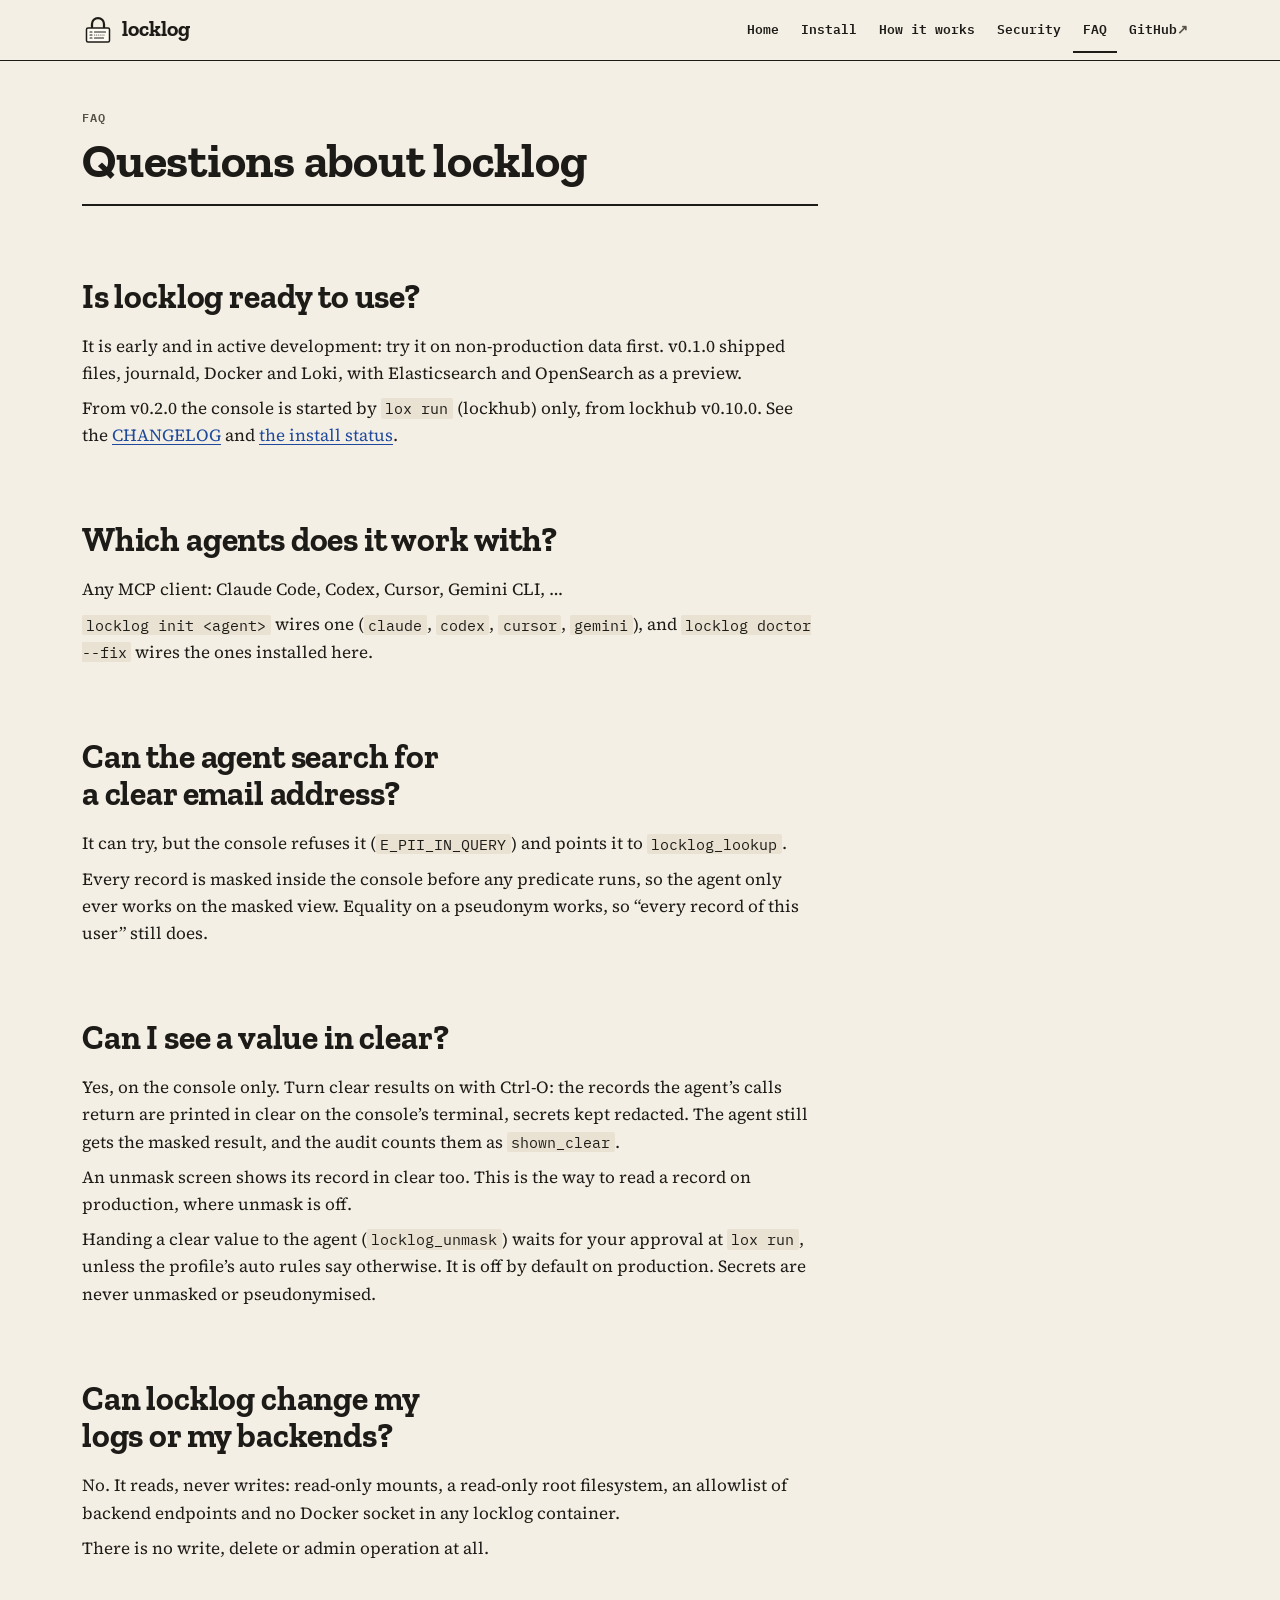
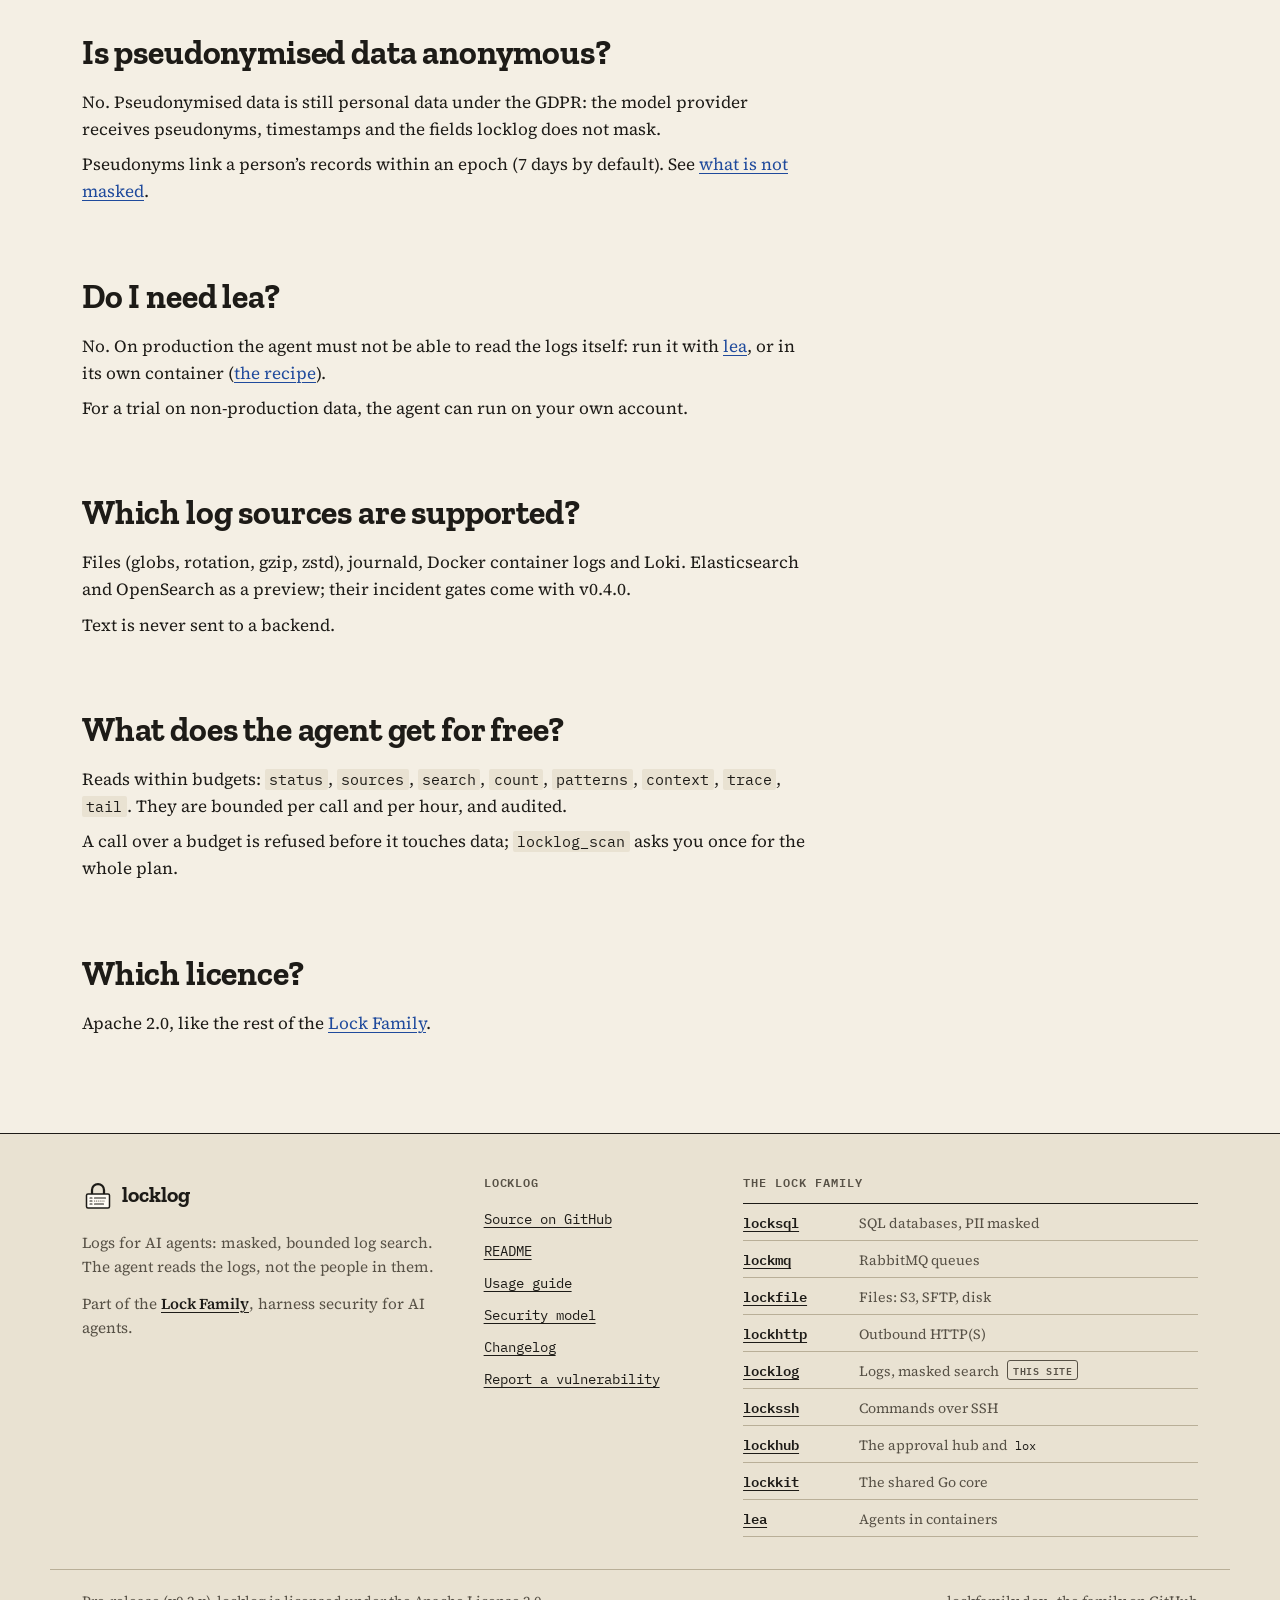
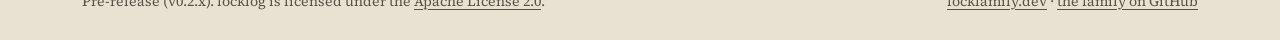
==== commit 6ebd2720: "release: v0.3.0 CHANGELOG [0.3.0], versions in README, SECURITY.md, docs and site; roadmap's next re" ====
--- a/site/faq/index.html
+++ b/site/faq/index.html
@@ -87,7 +87,7 @@
 <p>For a trial on non-production data, the agent can run on your own account.</p>
 
 <h2 id="sources">Which log sources are supported?</h2>
-<p>Files (globs, rotation, gzip, zstd), journald, Docker container logs and Loki. Elasticsearch and OpenSearch as a preview; their incident gates come with v0.3.0.</p>
+<p>Files (globs, rotation, gzip, zstd), journald, Docker container logs and Loki. Elasticsearch and OpenSearch as a preview; their incident gates come with v0.4.0.</p>
 <p>Text is never sent to a backend.</p>
 
 <h2 id="budgets">What does the agent get for free?</h2>
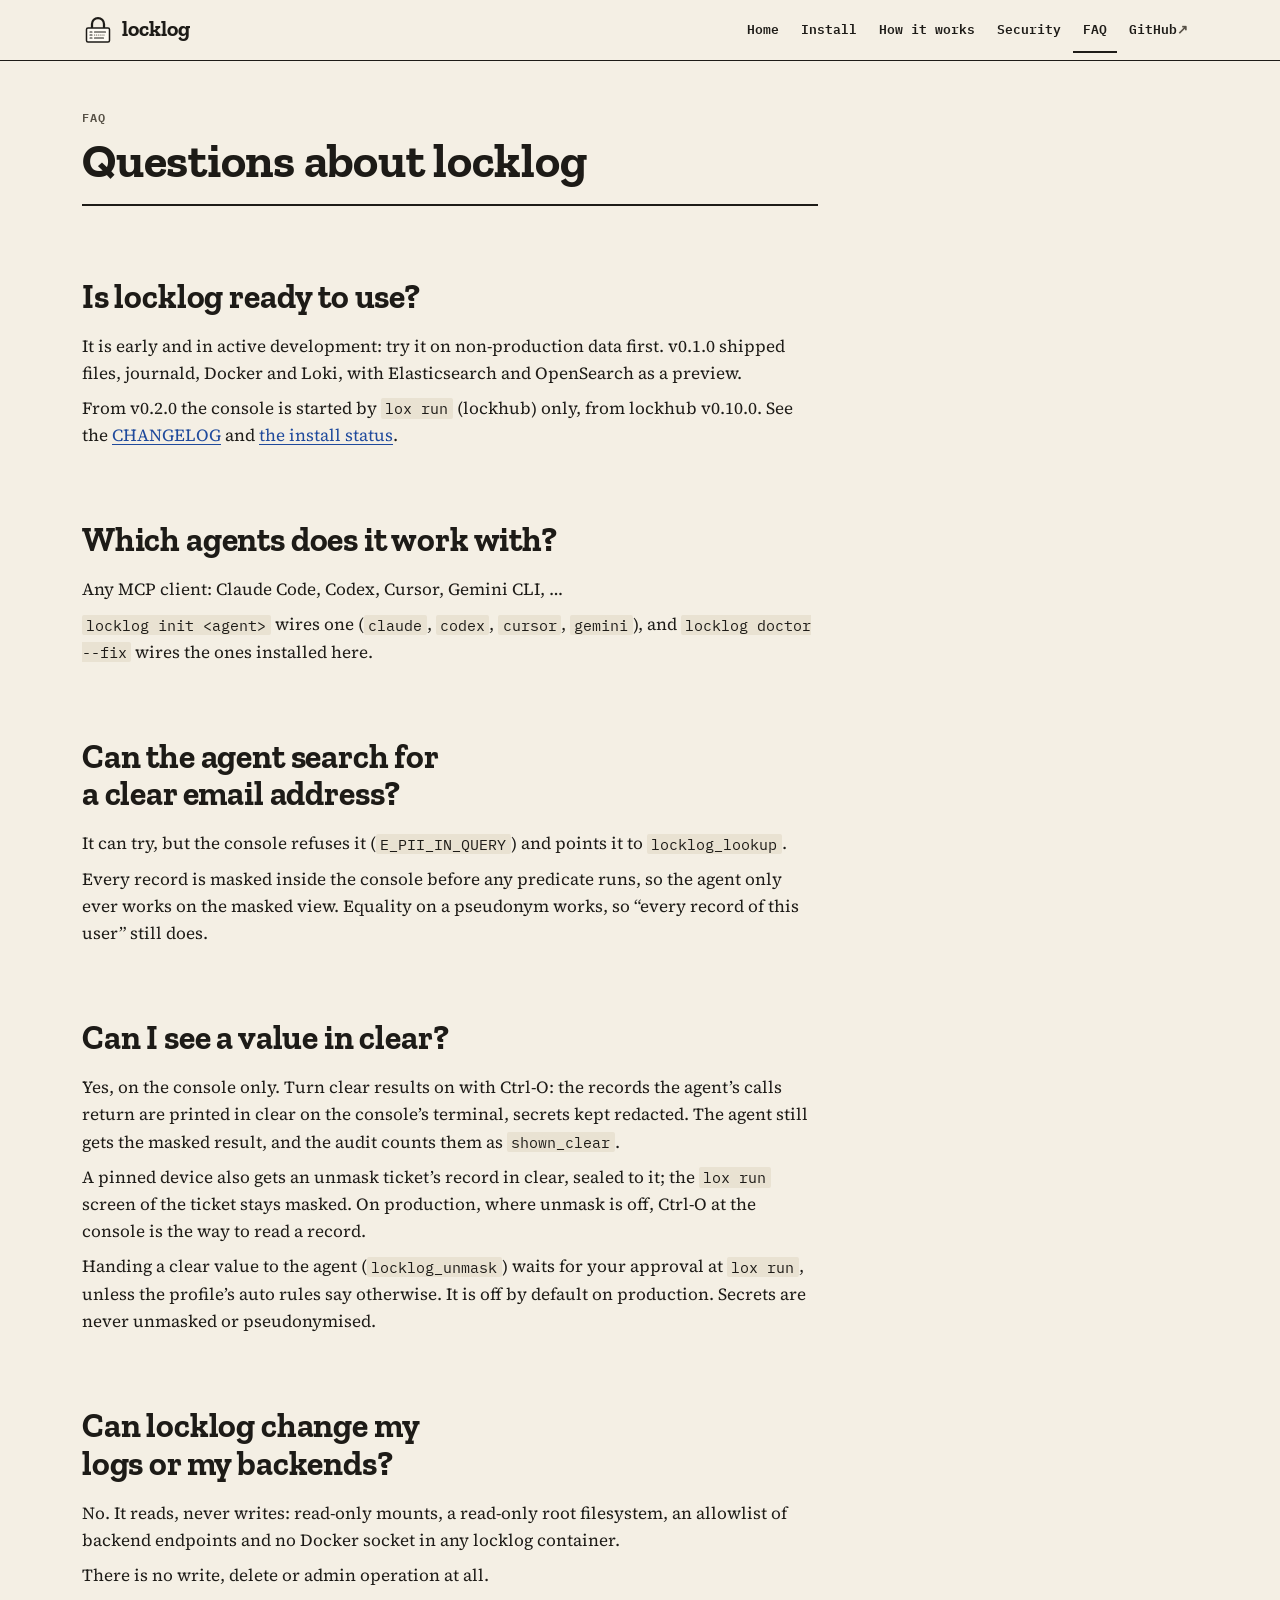
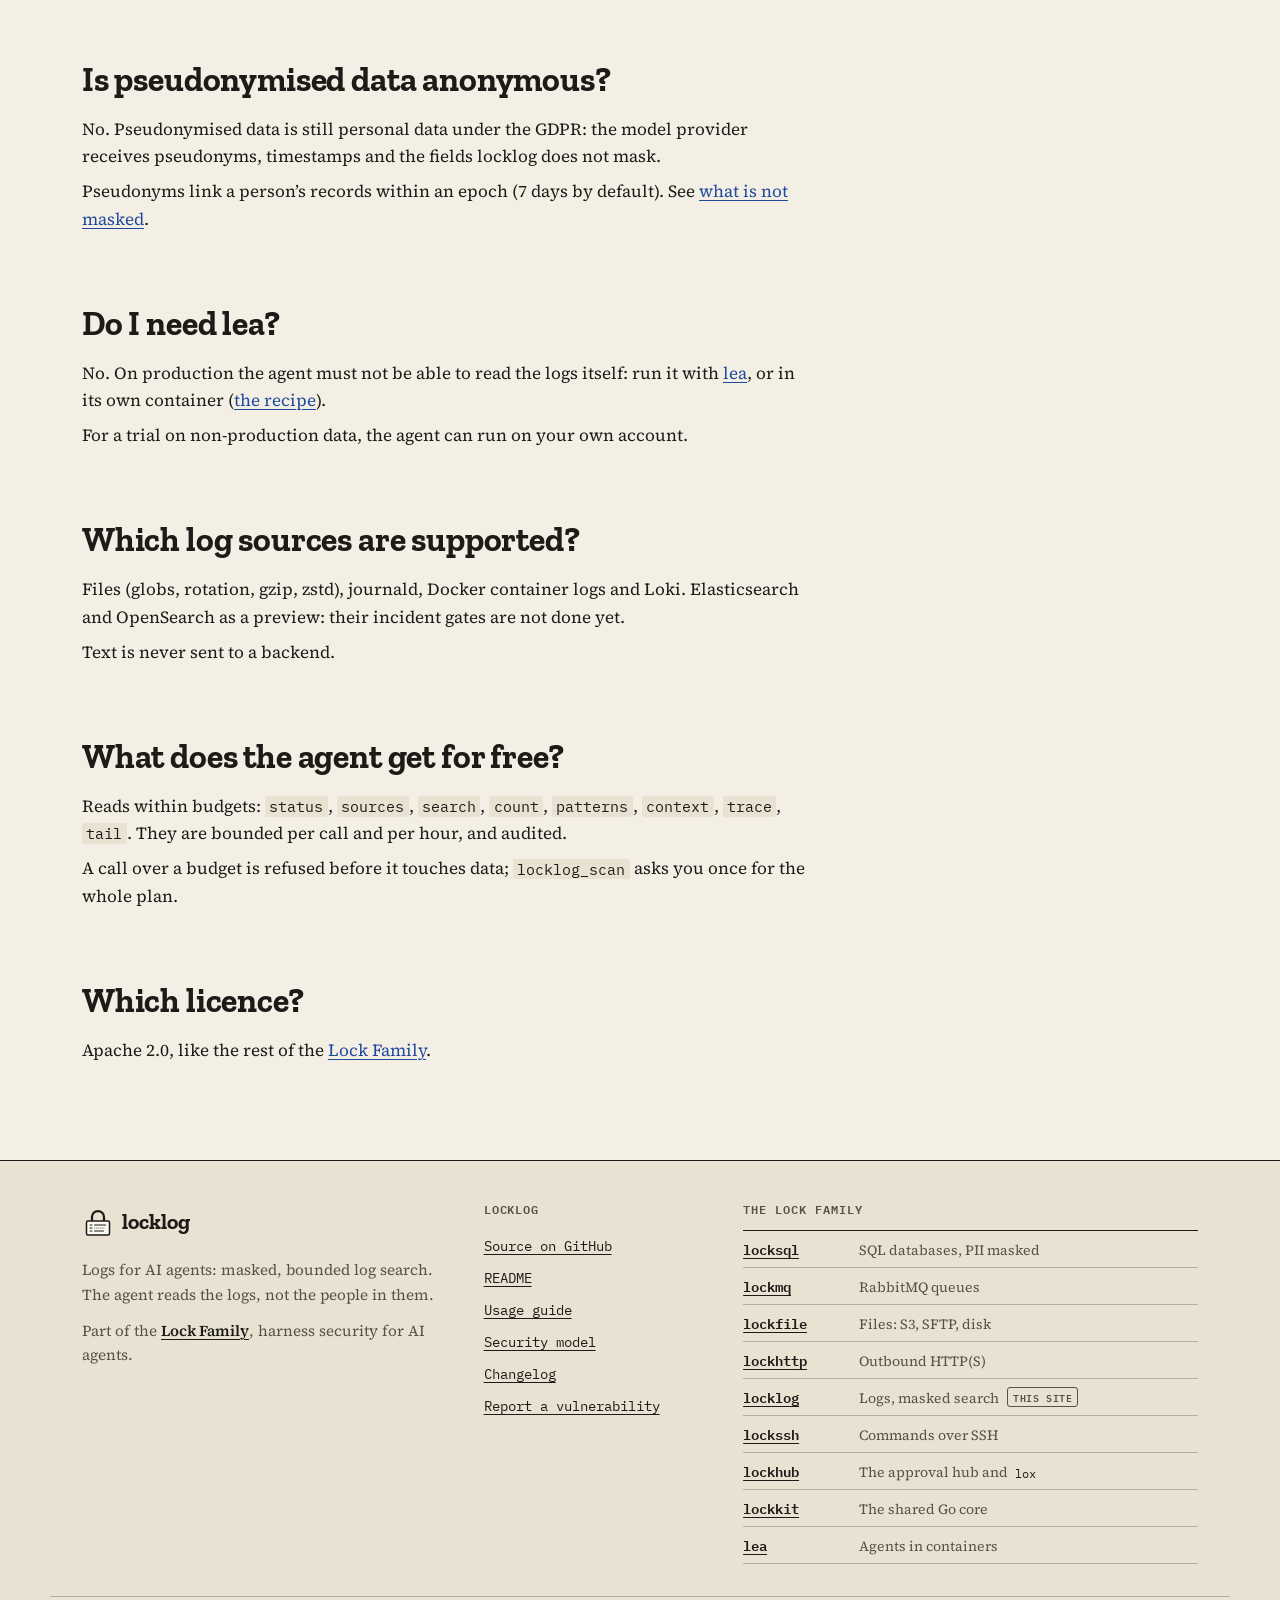
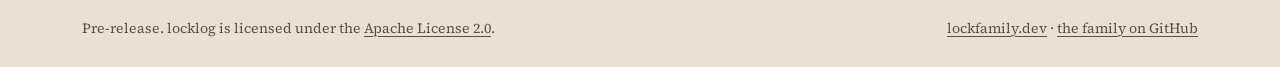
==== commit 77ba872d: "docs: fix the fact-check items of #163 Make README, SECURITY.md, docs/, the site and the texts shipp" ====
--- a/site/faq/index.html
+++ b/site/faq/index.html
@@ -71,7 +71,7 @@
 
 <h2 id="see-clear">Can I see a value in clear?</h2>
 <p>Yes, on the console only. Turn clear results on with Ctrl-O: the records the agent’s calls return are printed in clear on the console’s terminal, secrets kept redacted. The agent still gets the masked result, and the audit counts them as <code>shown_clear</code>.</p>
-<p>An unmask screen shows its record in clear too. This is the way to read a record on production, where unmask is off.</p>
+<p>A pinned device also gets an unmask ticket’s record in clear, sealed to it; the <code>lox run</code> screen of the ticket stays masked. On production, where unmask is off, Ctrl-O at the console is the way to read a record.</p>
 <p>Handing a clear value to the agent (<code>locklog_unmask</code>) waits for your approval at <code>lox run</code>, unless the profile’s auto rules say otherwise. It is off by default on production. Secrets are never unmasked or pseudonymised.</p>
 
 <h2 id="write">Can locklog change my logs or my backends?</h2>
@@ -87,7 +87,7 @@
 <p>For a trial on non-production data, the agent can run on your own account.</p>
 
 <h2 id="sources">Which log sources are supported?</h2>
-<p>Files (globs, rotation, gzip, zstd), journald, Docker container logs and Loki. Elasticsearch and OpenSearch as a preview; their incident gates come with v0.4.0.</p>
+<p>Files (globs, rotation, gzip, zstd), journald, Docker container logs and Loki. Elasticsearch and OpenSearch as a preview: their incident gates are not done yet.</p>
 <p>Text is never sent to a backend.</p>
 
 <h2 id="budgets">What does the agent get for free?</h2>
@@ -134,7 +134,7 @@
       </nav>
     </div>
     <div class="wrap footer-bottom">
-      <p>Pre-release (v0.2.x). locklog is licensed under the <a href="https://github.com/DavidGodefroid/locklog/blob/main/LICENSE">Apache License 2.0</a>.</p>
+      <p>Pre-release. locklog is licensed under the <a href="https://github.com/DavidGodefroid/locklog/blob/main/LICENSE">Apache License 2.0</a>.</p>
       <p><a href="https://lockfamily.dev">lockfamily.dev</a> · <a href="https://github.com/DavidGodefroid/lockfamily">the family on GitHub</a></p>
     </div>
   </footer>
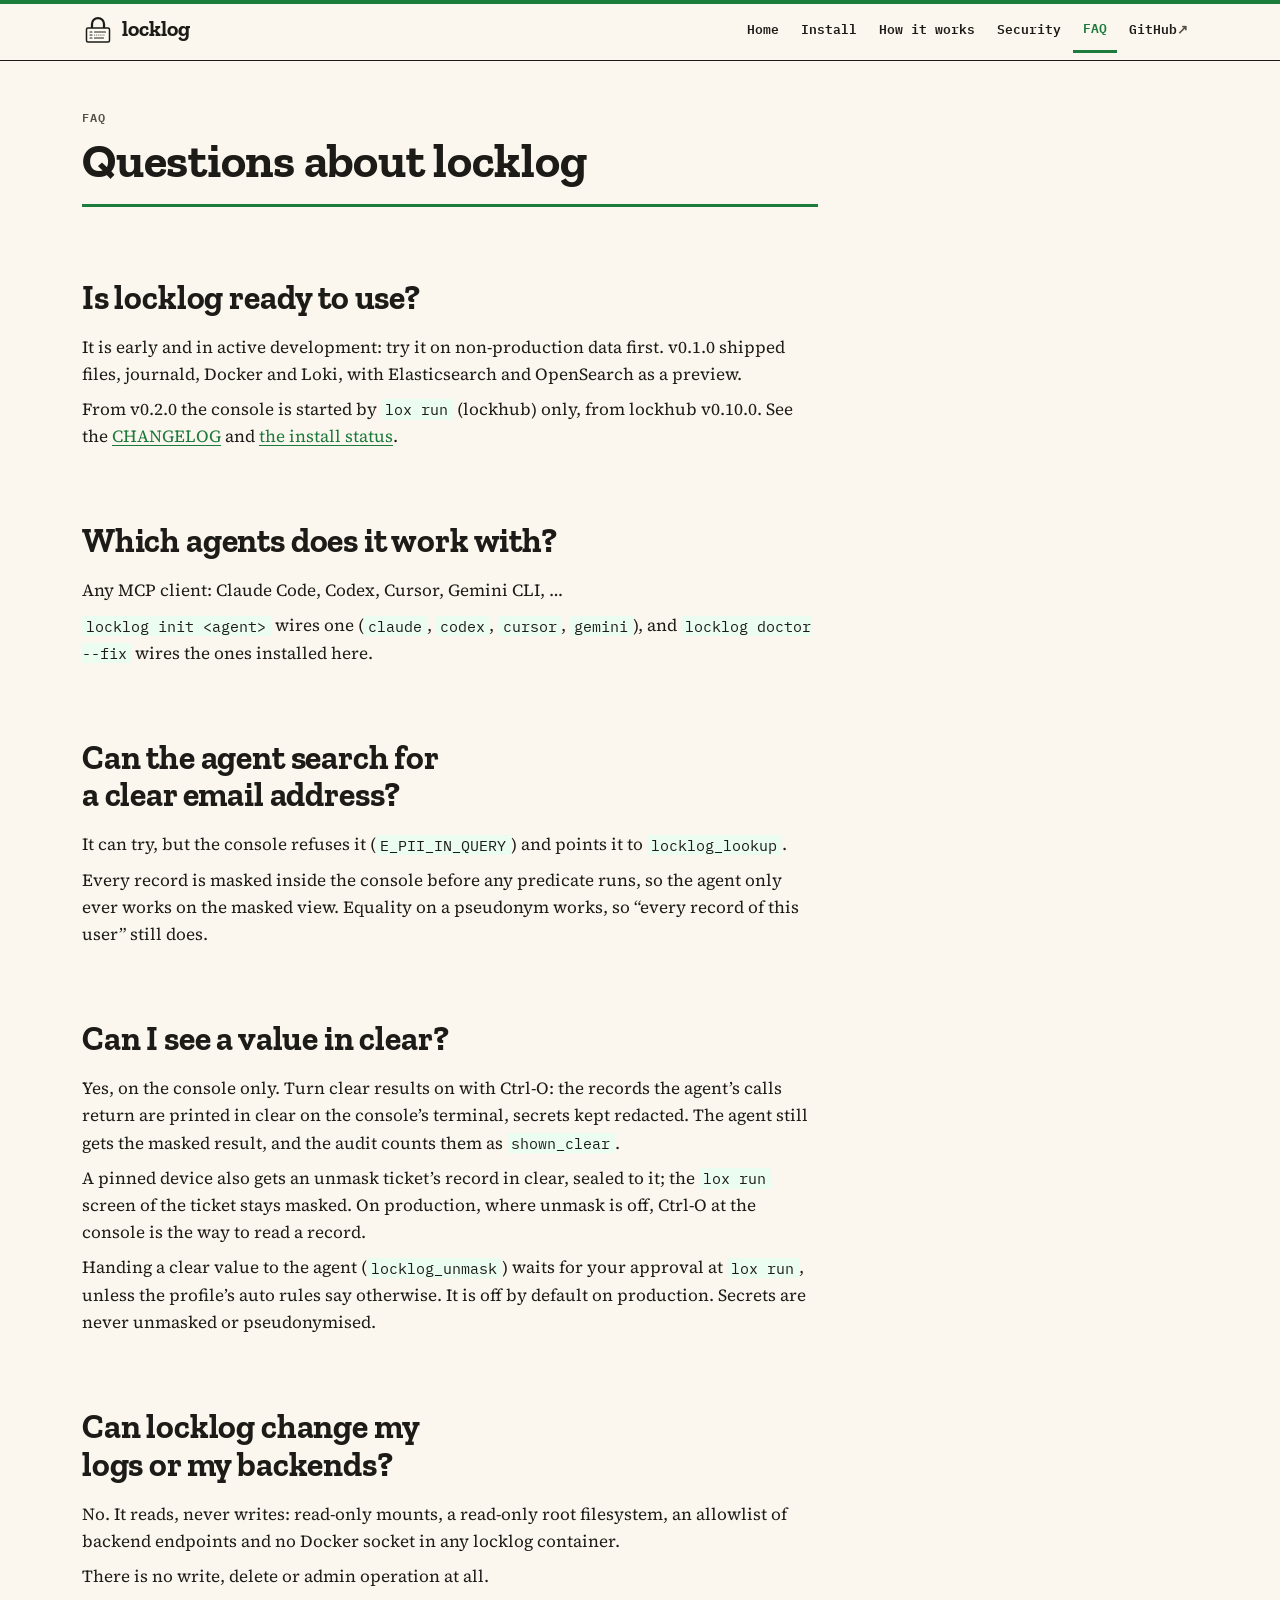
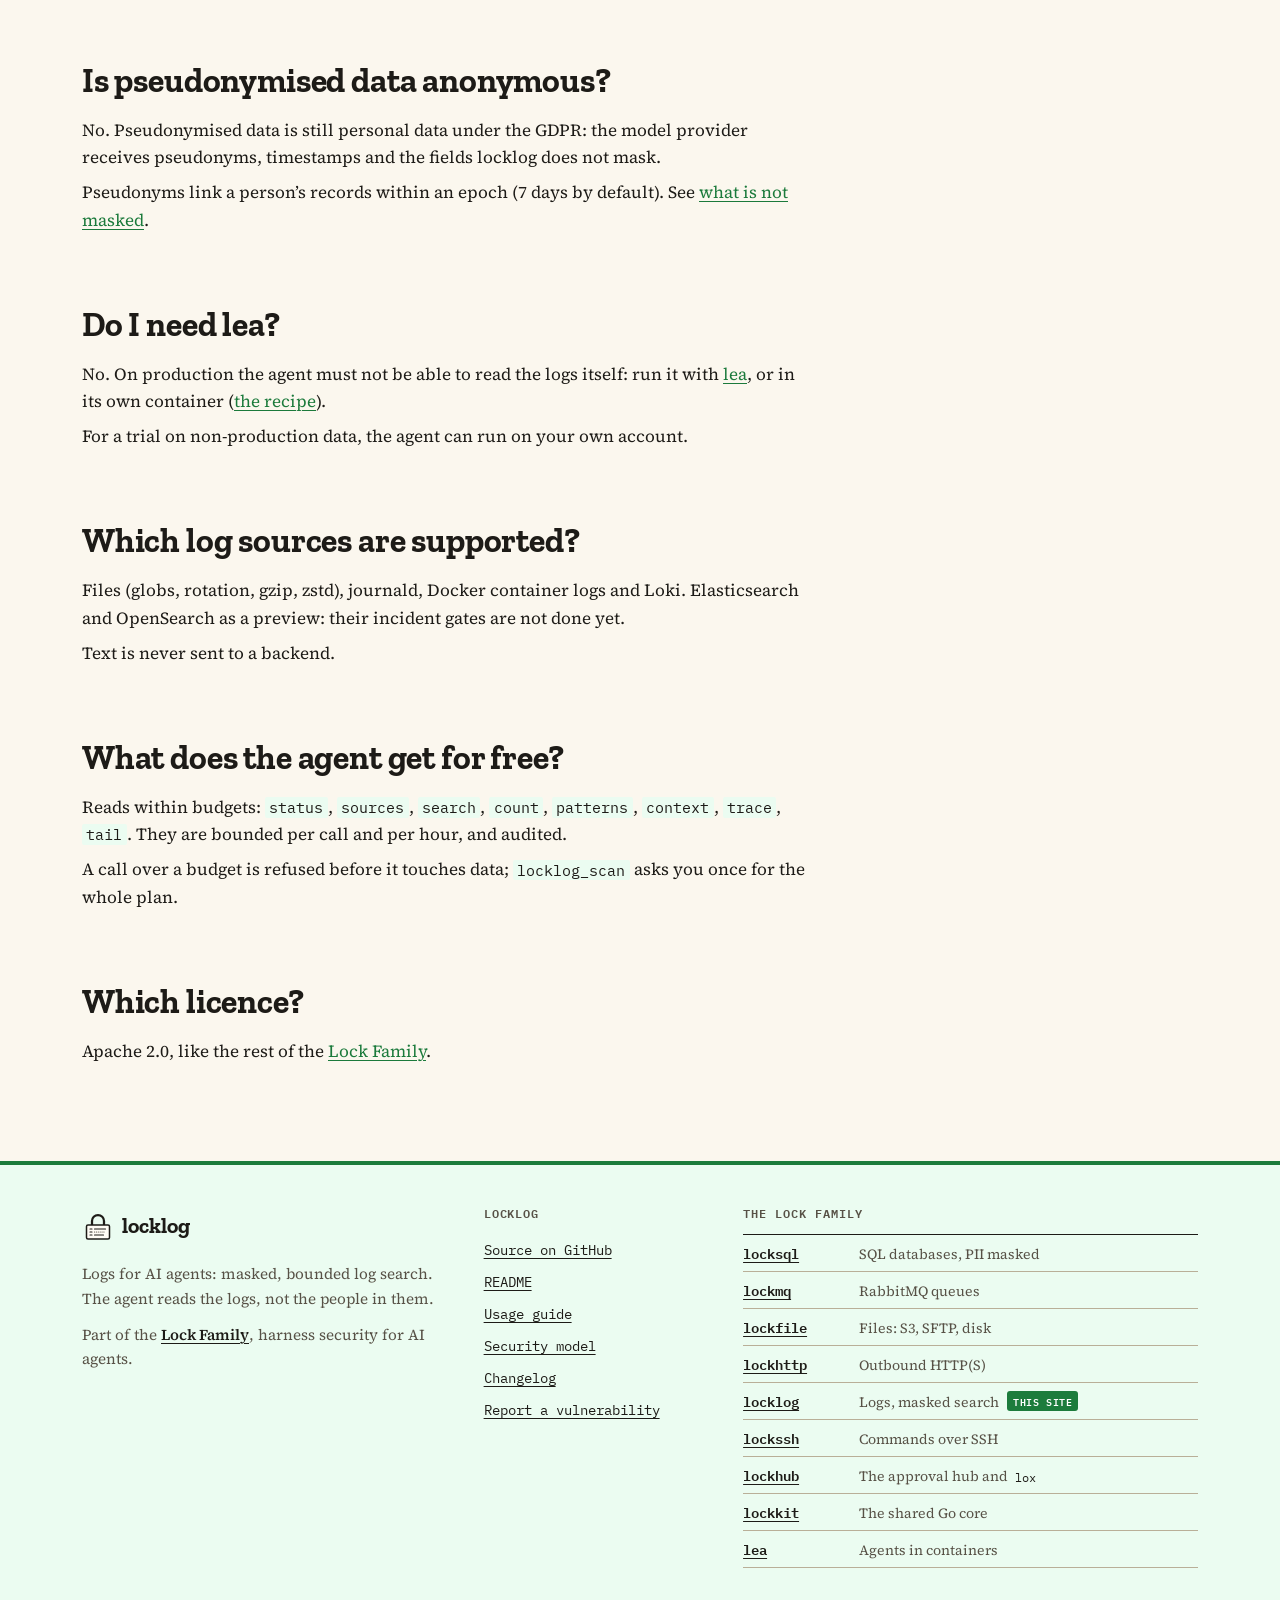
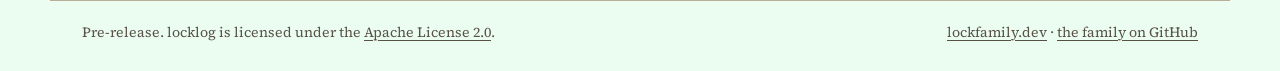
==== commit 6c4a8058: "site: coloured stock, the family's brighter kit with locklog's accent Copy lockfamily's kit at 94661" ====
--- a/site/faq/index.html
+++ b/site/faq/index.html
@@ -1,13 +1,13 @@
 <!doctype html>
-<html lang="en">
+<html lang="en" data-accent="locklog">
 <head>
   <meta charset="utf-8">
   <meta name="viewport" content="width=device-width, initial-scale=1">
   <title>locklog FAQ</title>
   <meta name="description" content="Frequently asked questions about locklog: status, agents, masking, clear values, GDPR, sources and budgets.">
   <meta name="color-scheme" content="light dark">
-  <meta name="theme-color" content="#f4efe4" media="(prefers-color-scheme: light)">
-  <meta name="theme-color" content="#16140f" media="(prefers-color-scheme: dark)">
+  <meta name="theme-color" content="#fbf7ee" media="(prefers-color-scheme: light)">
+  <meta name="theme-color" content="#1f1d26" media="(prefers-color-scheme: dark)">
   <link rel="canonical" href="https://locklog.dev/faq/">
   <meta property="og:type" content="website">
   <meta property="og:site_name" content="locklog">
--- a/site/assets/tokens.css
+++ b/site/assets/tokens.css
@@ -42,8 +42,8 @@
   --font-mono: "IBM Plex Mono", ui-monospace, SFMono-Regular, Menlo, Consolas, monospace;
 
   /* paper (light): a printed ticket on a desk */
-  --paper: #f4efe4;    /* page */
-  --paper-2: #e9e2d2;  /* stub, tinted bands */
+  --paper: #fbf7ee;    /* page */
+  --paper-2: #f3ecdd;  /* stub, neutral bands */
   --card: #fffcf5;     /* the ticket's face */
   --ink: #1d1b17;      /* text, logos */
   --ink-2: #575146;    /* secondary text, control borders */
@@ -54,6 +54,7 @@
   --asked: #8a5300;    /* waiting for you */
   --mask: #0e6158;     /* masked values, the hub */
   --agent: #2a55a8;    /* the agent's request */
+  --accent: #2346d2; --on-accent: #ffffff; --accent-ink: #2346d2; --accent-tint: #ebeffc; --accent-stock: #c8d1f7; --accent-stock-2: #d4c8f7;
   --term-bg: #1a1814;  /* lox run: a real terminal, dark in both themes */
   --term-text: #e2e8f0;
   --term-dim: #94a3b8;
@@ -69,24 +70,58 @@
   color-scheme: light;
 }
 
-/* carbon (dark): designed on its own, a carbon copy, warm, not navy */
+/* dusk (dark): a dyed dark stock, lifted off black; cream ink stays warm */
 @media (prefers-color-scheme: dark) {
   :root {
-    --paper: #16140f;
-    --paper-2: #1f1c16;
-    --card: #25221b;
+    --paper: #1f1d26;
+    --paper-2: #282531;
+    --card: #2f2c3a;
     --ink: #ede6d6;
-    --ink-2: #b2a994;
-    --rule: #4a4438;
+    --ink-2: #bdb5a3;
+    --rule: #5a546c;
     --sign: #a3bdff;
     --stamp: #ff9384;
     --auto: #7fcf8a;
     --asked: #e8b860;
     --mask: #6fd9c8;
     --agent: #89b4fa;
-    --term-bg: #0e0d0a;
+    --accent: #889cf0; --on-accent: #14120e; --accent-ink: #889cf0; --accent-tint: #202548; --accent-stock: #1d307c; --accent-stock-2: #2b1763;
+    --term-bg: #121017;
     color-scheme: dark;
   }
 }
 
 @media (min-width: 768px) { :root { --gutter: 32px; } }
+
+/* Product accents (site-kit/COLOUR.md). Put data-accent="<product>" on
+   <html> (a Lock site) or on any element (one Lock's row on the family
+   page); without it the family's cobalt applies.
+   --accent        fills: buttons, chips, thick rules, the ticket's shadow
+   --on-accent     text on --accent
+   --accent-ink    the accent as text and links, AA on every ground below
+   --accent-tint   a pale band or tile
+   --accent-stock  the hero's coloured stock; -2 is the end of its wash */
+/* accents:begin (generated by site-kit/tools/accents.py, do not edit by hand) */
+[data-accent="lockfamily"] { --accent: #2346d2; --on-accent: #ffffff; --accent-ink: #2346d2; --accent-tint: #ebeffc; --accent-stock: #c8d1f7; --accent-stock-2: #d4c8f7; }
+[data-accent="locksql"] { --accent: #6d35d8; --on-accent: #ffffff; --accent-ink: #6933cf; --accent-tint: #f1ebfc; --accent-stock: #d8c8f7; --accent-stock-2: #efc8f7; }
+[data-accent="lockmq"] { --accent: #c9400a; --on-accent: #ffffff; --accent-ink: #ad3709; --accent-tint: #fcf0eb; --accent-stock: #f7d5c8; --accent-stock-2: #f7e6c8; }
+[data-accent="lockfile"] { --accent: #c21f6a; --on-accent: #ffffff; --accent-ink: #af1c5f; --accent-tint: #fcebf3; --accent-stock: #f7c8dd; --accent-stock-2: #f7c8f0; }
+[data-accent="lockhttp"] { --accent: #0672a3; --on-accent: #ffffff; --accent-ink: #066b99; --accent-tint: #ebf7fc; --accent-stock: #c8e8f7; --accent-stock-2: #c8f7f1; }
+[data-accent="locklog"] { --accent: #1c7c3c; --on-accent: #ffffff; --accent-ink: #1b7a3b; --accent-tint: #ebfcf1; --accent-stock: #c8f7d7; --accent-stock-2: #d3f7c8; }
+[data-accent="lockssh"] { --accent: #5d7500; --on-accent: #ffffff; --accent-ink: #5b7300; --accent-tint: #f8fceb; --accent-stock: #edf7c8; --accent-stock-2: #d5f7c8; }
+[data-accent="lea"] { --accent: #9a2bb3; --on-accent: #ffffff; --accent-ink: #9128a8; --accent-tint: #f9ebfc; --accent-stock: #eec8f7; --accent-stock-2: #f7c8e8; }
+[data-accent="lockhub"] { --accent: #0b7a70; --on-accent: #ffffff; --accent-ink: #0a7067; --accent-tint: #ebfcfa; --accent-stock: #c8f7f2; --accent-stock-2: #c8e5f7; }
+[data-accent="lockkit"] { --accent: #9a5f00; --on-accent: #ffffff; --accent-ink: #885400; --accent-tint: #fcf5eb; --accent-stock: #f7e5c8; --accent-stock-2: #f7d3c8; }
+@media (prefers-color-scheme: dark) {
+  [data-accent="lockfamily"] { --accent: #889cf0; --on-accent: #14120e; --accent-ink: #889cf0; --accent-tint: #202548; --accent-stock: #1d307c; --accent-stock-2: #2b1763; }
+  [data-accent="locksql"] { --accent: #ad8af0; --on-accent: #14120e; --accent-ink: #ad8af0; --accent-tint: #2f224a; --accent-stock: #3e1d7c; --accent-stock-2: #541660; }
+  [data-accent="lockmq"] { --accent: #ef9f80; --on-accent: #14120e; --accent-ink: #ef9f80; --accent-tint: #412420; --accent-stock: #672f18; --accent-stock-2: #42300f; }
+  [data-accent="lockfile"] { --accent: #f18dbb; --on-accent: #14120e; --accent-ink: #f18dbb; --accent-tint: #401d34; --accent-stock: #781c46; --accent-stock-2: #5a1550; }
+  [data-accent="lockhttp"] { --accent: #80cdef; --on-accent: #14120e; --accent-ink: #80cdef; --accent-tint: #1a2e3f; --accent-stock: #15455b; --accent-stock-2: #0d3833; }
+  [data-accent="locklog"] { --accent: #80efa5; --on-accent: #14120e; --accent-ink: #80efa5; --accent-tint: #1e302a; --accent-stock: #114a24; --accent-stock-2: #193b0e; }
+  [data-accent="lockssh"] { --accent: #d8ef80; --on-accent: #14120e; --accent-ink: #d8ef80; --accent-tint: #2b2f1e; --accent-stock: #384210; --accent-stock-2: #1b3b0e; }
+  [data-accent="lea"] { --accent: #df8df1; --on-accent: #14120e; --accent-ink: #df8df1; --accent-tint: #382042; --accent-stock: #671c78; --accent-stock-2: #5d1646; }
+  [data-accent="lockhub"] { --accent: #80efe5; --on-accent: #14120e; --accent-ink: #80efe5; --accent-tint: #1b3035; --accent-stock: #104641; --accent-stock-2: #12364c; }
+  [data-accent="lockkit"] { --accent: #efc580; --on-accent: #14120e; --accent-ink: #efc580; --accent-tint: #382a1e; --accent-stock: #533a13; --accent-stock-2: #562514; }
+}
+/* accents:end */
--- a/site/assets/lock-site.css
+++ b/site/assets/lock-site.css
@@ -1,9 +1,11 @@
 /* lock-site.css: the shared stylesheet of the Lock sites (locksql, lockmq,
    lockfile, lockhttp, locklog). Identical bytes in every Lock repo.
 
-   The family identity, "a printed ticket that a human signs":
-   lockfamily/docs/identity.md. Link tokens.css first (fonts, colours,
-   space), then this file. No build step, no third-party request.
+   The family identity, "a printed ticket that a human signs", on coloured
+   stock: lockfamily/docs/identity.md and site-kit/COLOUR.md. Link
+   tokens.css first (fonts, colours, space, the accents), then this file,
+   and name the product once: <html data-accent="locksql">. No build step,
+   no third-party request.
 
    It styles the shared shell (header, hero, install box, footer, family
    strip) and every content class the Lock sites use, under their old names,
@@ -24,9 +26,9 @@
   overflow-x: hidden;
 }
 img, svg, video { max-width: 100%; height: auto; }
-a { color: var(--sign); text-underline-offset: 3px; text-decoration-thickness: 1px; }
+a { color: var(--accent-ink); text-underline-offset: 3px; text-decoration-thickness: 1px; }
 a:hover { text-decoration-thickness: 2px; }
-:focus-visible { outline: 3px solid var(--sign); outline-offset: 3px; }
+:focus-visible { outline: 3px solid var(--accent-ink); outline-offset: 3px; }
 [id] { scroll-margin-top: 5rem; }
 
 h1, h2, h3 {
@@ -45,7 +47,7 @@
 code { font-size: 0.86em; }
 :not(pre) > code {
   padding: 0.05em 0.3em; border-radius: 2px;
-  background: var(--paper-2); color: var(--ink);
+  background: var(--accent-tint); color: var(--ink);
   overflow-wrap: anywhere;
 }
 kbd {
@@ -77,7 +79,7 @@
 
 /* ---------- header: a ruled band, like a form's letterhead ---------- */
 
-.site-header { position: sticky; top: 0; z-index: 50; background: var(--paper); border-bottom: 1px solid var(--ink); }
+.site-header { position: sticky; top: 0; z-index: 50; background: var(--paper); border-bottom: 1px solid var(--ink); box-shadow: inset 0 4px 0 var(--accent); }
 .site-header .wrap {
   display: flex; flex-wrap: wrap; align-items: center; justify-content: space-between;
   gap: 0 var(--s-5); min-height: 60px;
@@ -99,8 +101,8 @@
   font: 600 0.8rem/1.4 var(--font-mono);
   border-bottom: 2px solid transparent; margin-bottom: -1px;
 }
-.site-nav a:hover { text-decoration: underline; }
-.site-nav a[aria-current="page"] { border-bottom-color: var(--ink); }
+.site-nav a:hover { color: var(--accent-ink); text-decoration: underline; }
+.site-nav a[aria-current="page"] { border-bottom: 3px solid var(--accent); color: var(--accent-ink); }
 .site-nav a[href^="http"]::after { content: " \2197"; color: var(--ink-2); }
 
 /* Phones: the brand on one row, the navigation on a second row that scrolls
@@ -126,26 +128,60 @@
 
 /* ---------- sections: numbered, like the clauses of a document ---------- */
 
-main section > h2:not(.visually-hidden) { padding-top: var(--s-2); border-top: 2px solid var(--ink); max-width: none; }
+main section > h2:not(.visually-hidden) { padding-top: 0; border-top: 3px solid var(--accent); max-width: none; }
+/* The clause number: a tab in the product's colour, hanging from the rule. */
 main section > h2:not(.visually-hidden)::before {
   counter-increment: clause; content: counter(clause, decimal-leading-zero);
-  display: block; margin-bottom: var(--s-3);
-  font: 600 0.75rem/1.4 var(--font-mono); letter-spacing: 0.08em; color: var(--ink-2);
-}
+  display: block; width: max-content; margin-bottom: var(--s-3); padding: 2px 8px 3px;
+  border-radius: 0 0 var(--radius) var(--radius);
+  background: var(--accent); color: var(--on-accent);
+  font: 600 0.75rem/1.4 var(--font-mono); letter-spacing: 0.08em;
+}
+
+/* Every second section of a page sits on a band of the product's tint,
+   edge to edge (the shadow paints the band, the clip keeps it in its row). */
+main > .wrap > section:not(.hero):not(.limits):not(.demo-section):nth-of-type(even) {
+  margin: var(--s-8) 0 0; padding: var(--s-7) 0;
+  background: var(--accent-tint); box-shadow: 0 0 0 100vmax var(--accent-tint); clip-path: inset(0 -100vmax);
+}
+main > .wrap > section:not(.hero):not(.limits):not(.demo-section):nth-of-type(even) > h2 { margin-top: 0; }
+main > .wrap > section:not(.hero):not(.limits):not(.demo-section):nth-of-type(even) > :last-child { margin-bottom: 0; }
+main > .wrap > section:not(.hero):not(.limits):not(.demo-section):nth-of-type(even) :not(pre) > code { background: var(--card); }
 main section > h2:not(.visually-hidden) > .heading-anchor { font-family: var(--font-mono); }
 
 /* ---------- hero ---------- */
 
+/* The hero is printed on the product's coloured stock, edge to edge, and
+   ends on a perforation. --accent-stock is also its background-color, so a
+   contrast check reads a flat colour under the wash. */
 .hero {
   display: grid; gap: var(--s-6); align-items: start;
-  padding: clamp(var(--s-6), 6vw, var(--s-8)) 0 var(--s-5);
-}
+  position: relative; isolation: isolate;
+  padding: clamp(var(--s-6), 6vw, var(--s-8)) 0 calc(var(--s-6) + 9px); margin-bottom: var(--s-6);
+  background-color: var(--accent-stock);
+  --notch: var(--accent-stock-2);
+  --rule: color-mix(in srgb, var(--accent) 45%, transparent);
+  --perf: 2px dashed var(--rule);
+}
+.hero::before, .hero::after { content: ""; position: absolute; left: 50%; width: 100vw; transform: translateX(-50%); }
+.hero::before {
+  z-index: -1; top: 0; bottom: 0;
+  background: linear-gradient(180deg, var(--accent-stock) 0 40%, var(--accent-stock-2) 78% 100%);
+}
+.hero::after {
+  bottom: -1px; height: 9px;
+  background: radial-gradient(circle at 50% 100%, var(--paper) 5px, transparent 5.6px) 0 0 / 18px 9px repeat-x;
+}
+@media (min-width: 980px) {
+  .hero::before { background: linear-gradient(100deg, var(--accent-stock) 0 36%, var(--accent-stock-2) 60% 100%); }
+}
+.hero :not(pre) > code { background: var(--card); }
 .hero > * { min-width: 0; }
 @media (min-width: 980px) {
   .hero:has(> .hero-aside) { grid-template-columns: minmax(0, 1.12fr) minmax(0, 1fr); gap: var(--s-7); }
 }
 .hero h1 { font-size: clamp(2.2rem, 1.3rem + 3.4vw, 3.6rem); line-height: 1.04; margin: var(--s-3) 0 var(--s-5); max-width: 16ch; }
-.hero h1 .key { color: var(--sign); }
+.hero h1 .key { color: var(--accent-ink); }
 .hero .lead { margin-bottom: var(--s-5); }
 .hero .intro { color: var(--ink-2); max-width: 40rem; }
 .hero-aside { margin: 0; }
@@ -155,9 +191,9 @@
 .eyebrow a { color: inherit; text-decoration: none; }
 .eyebrow a:hover { color: var(--ink); text-decoration: underline; }
 .badge {
-  display: inline-block; margin-right: var(--s-2); padding: 1px 6px;
-  border: 1px solid var(--ink); border-radius: var(--radius);
-  color: var(--ink); background: var(--card); letter-spacing: 0.04em;
+  display: inline-block; margin-right: var(--s-2); padding: 2px 7px;
+  border-radius: var(--radius);
+  color: var(--on-accent); background: var(--accent); letter-spacing: 0.04em;
 }
 
 .actions { display: flex; flex-wrap: wrap; gap: var(--s-2); margin: var(--s-5) 0; }
@@ -167,9 +203,10 @@
   background: var(--card); color: var(--ink); text-decoration: none;
   font: 600 0.85rem/1.2 var(--font-mono);
 }
-.button:hover { background: var(--paper-2); text-decoration: underline; }
-.button.primary { background: var(--ink); color: var(--paper); }
-.button.primary:hover { background: var(--ink); color: var(--paper); text-decoration: underline; }
+.button:hover { background: var(--accent-tint); text-decoration: underline; }
+.button.primary { background: var(--accent); border-color: var(--accent); color: var(--on-accent); box-shadow: 3px 3px 0 var(--ink); }
+.button.primary:hover { background: var(--accent); color: var(--on-accent); text-decoration: underline; box-shadow: 1px 1px 0 var(--ink); transform: translate(2px, 2px); }
+.button:focus-visible { outline-color: var(--ink); }
 .button[href^="http"]::after { content: "\00a0\2197"; }
 
 /* One line under the hero: the family and its one hub. */
@@ -182,8 +219,8 @@
 
 .facts { display: flex; flex-wrap: wrap; gap: var(--s-2); margin: var(--s-4) 0 0; padding: 0; list-style: none; }
 .facts li {
-  margin: 0; padding: 2px 8px; border: 1px solid var(--rule); border-radius: var(--radius);
-  font: 0.78rem/1.6 var(--font-mono); color: var(--ink-2); background: var(--card);
+  margin: 0; padding: 2px 8px; border: 1px solid var(--accent); border-radius: var(--radius);
+  font: 0.78rem/1.6 var(--font-mono); color: var(--ink); background: var(--card);
 }
 
 /* ---------- install box: a terminal with a Copy button (assets/copy.js) ---------- */
@@ -193,7 +230,7 @@
   display: flex; align-items: center; justify-content: space-between; gap: var(--s-3);
   min-height: 40px; padding: 0 var(--s-2) 0 var(--s-4);
   background: var(--term-bg); color: var(--term-dim);
-  border: 1px solid var(--ink); border-bottom: 1px dashed #4a4438; border-radius: var(--radius) var(--radius) 0 0;
+  border: 1px solid var(--ink); border-bottom: 1px dashed #5a546c; border-radius: var(--radius) var(--radius) 0 0;
   font: 600 0.72rem/1.4 var(--font-mono); letter-spacing: 0.08em; text-transform: uppercase;
 }
 .install pre {
@@ -238,14 +275,14 @@
 
 blockquote {
   margin: var(--s-5) 0; padding: var(--s-2) 0 var(--s-2) var(--s-4); max-width: 44rem;
-  border-left: 3px double var(--sign);
+  border-left: 4px solid var(--accent);
   font: 400 italic 1.2rem/1.5 var(--font-text); color: var(--ink);
 }
 blockquote p { margin: 0; }
 
 .notice {
   display: block; max-width: 44rem; margin: 0 0 var(--s-4); padding: var(--s-3) var(--s-4);
-  background: var(--card); border: 1px solid var(--ink); border-left-width: 4px; border-radius: var(--radius);
+  background: var(--accent-tint); border: 1px solid var(--accent); border-left-width: 6px; border-radius: var(--radius);
   font-size: 0.98rem;
 }
 .notice > :last-child { margin-bottom: 0; }
@@ -253,7 +290,7 @@
 /* ---------- the ticket (optional hero aside), from lockfamily ---------- */
 
 .ticket { margin: 0; position: relative; }
-.ticket-face, .ticket-stub { background: var(--card); border: 1px solid var(--ink); position: relative; }
+.ticket-face, .ticket-stub { background: var(--card); border: 1px solid var(--ink); position: relative; box-shadow: 7px 7px 0 var(--accent); }
 .ticket-face { padding: var(--s-4) var(--s-4) var(--s-5); border-bottom: 0; border-radius: var(--radius) var(--radius) 0 0; }
 .ticket-stub {
   padding: var(--s-4); border-top: var(--perf); border-radius: 0 0 var(--radius) var(--radius);
@@ -263,7 +300,7 @@
 .ticket-stub p:last-child { margin: 0; }
 .ticket-stub::before, .ticket-stub::after {
   content: ""; position: absolute; top: -11px; width: 20px; height: 20px; border-radius: 50%;
-  background: var(--paper); border: 1px solid var(--ink);
+  background: var(--notch, var(--paper)); border: 1px solid var(--ink);
 }
 .ticket-stub::before { left: -11px; clip-path: inset(0 0 0 50%); }
 .ticket-stub::after { right: -11px; clip-path: inset(0 50% 0 0); }
@@ -321,7 +358,7 @@
 .cards {
   display: grid; gap: 0 var(--s-6); margin: var(--s-5) 0 var(--s-4); padding: 0; list-style: none;
   grid-template-columns: repeat(auto-fill, minmax(min(100%, 20rem), 1fr));
-  border-top: 1px solid var(--ink);
+  border-top: 3px solid var(--accent);
 }
 .cards.cols-3 { grid-template-columns: repeat(auto-fill, minmax(min(100%, 17rem), 1fr)); }
 .cards > li {
@@ -331,8 +368,7 @@
 .cards .icon {
   position: absolute; left: 0; top: var(--s-4); width: 1.8rem; height: 1.8rem;
   display: grid; place-items: center; font-size: 1.05rem; line-height: 1;
-  border: 1px solid var(--rule); border-radius: var(--radius); background: var(--card);
-  filter: grayscale(1); opacity: 0.85;
+  border: 1px solid var(--accent); border-radius: var(--radius); background: var(--accent-stock);
 }
 .cards > li:not(:has(.icon)) { padding-left: 0; }
 .cards h3 { margin: 0 0 var(--s-1); font: 600 1rem/1.4 var(--font-mono); }
@@ -357,13 +393,13 @@
 }
 ol.steps > li::before {
   content: counter(st) "."; position: absolute; left: 0; top: var(--s-3);
-  font: 600 0.85rem/1.9 var(--font-mono); color: var(--ink-2);
+  font: 600 0.85rem/1.9 var(--font-mono); color: var(--accent-ink);
 }
 ol.steps > li > :last-child { margin-bottom: 0; }
 ol.steps pre { margin: var(--s-2) 0 0; }
 
 /* Further reading. */
-.more { max-width: 44rem; border-top: 2px solid var(--ink); }
+.more { max-width: 44rem; border-top: 3px solid var(--accent); }
 .more ul { list-style: none; margin: 0; padding: 0; }
 .more li { margin: 0; padding: var(--s-3) 0; border-bottom: 1px solid var(--rule); }
 .more a { font-family: var(--font-mono); font-weight: 600; font-size: 0.92rem; }
@@ -372,7 +408,7 @@
 /* ---------- tables ---------- */
 
 .prose + .table-wrap, p + .table-wrap { margin-top: var(--s-5); }
-.table-wrap { max-width: 100%; overflow-x: auto; margin: 0 0 var(--s-5); border-top: 2px solid var(--ink); }
+.table-wrap { max-width: 100%; overflow-x: auto; margin: 0 0 var(--s-5); border-top: 3px solid var(--accent); }
 table { border-collapse: collapse; width: 100%; font-size: 0.95rem; }
 caption { text-align: left; caption-side: top; padding: var(--s-2) 0; }
 th, td { padding: var(--s-2) var(--s-3) var(--s-2) 0; text-align: left; vertical-align: top; border-bottom: 1px solid var(--rule); }
@@ -381,7 +417,7 @@
   border-bottom: 1px solid var(--ink); vertical-align: bottom;
 }
 tbody th { font-weight: 600; }
-tbody tr:hover { background: var(--card); }
+tbody tr:hover { background: var(--accent-tint); }
 .table-wrap code { white-space: nowrap; }
 td.yes, td.no, td.partial { white-space: nowrap; font: 600 0.85rem/1.6 var(--font-mono); }
 td.yes { color: var(--auto); }
@@ -404,20 +440,21 @@
 main .limits > h2:not(.visually-hidden) { margin-top: 0; padding-top: var(--s-4); border-top: 0; }
 main .limits > h2:not(.visually-hidden)::before {
   content: counter(clause, decimal-leading-zero) " \00b7  fine print";
-  white-space: pre; color: var(--asked);
+  white-space: pre; padding: 0; background: none; color: var(--asked);
 }
 .limits h3 { font-size: 1.1rem; }
 @media (max-width: 40rem) { .limits { padding: 0 var(--s-4) var(--s-4); } }
 
 /* ---------- FAQ ---------- */
 
-.faq { max-width: 46rem; border-top: 2px solid var(--ink); }
+.faq { max-width: 46rem; border-top: 3px solid var(--accent); }
 .faq > section { padding: var(--s-4) 0; border-bottom: 1px solid var(--rule); }
 main .faq section > h2:not(.visually-hidden) {
   margin: 0 0 var(--s-2); padding: 0; border: 0; font-size: 1.2rem; line-height: 1.3;
 }
 main .faq section > h2:not(.visually-hidden)::before {
-  display: inline; margin: 0 var(--s-2) 0 0; content: "Q" counter(clause, decimal-leading-zero);
+  display: inline; margin: 0 var(--s-2) 0 0; padding: 0; background: none; color: var(--accent-ink);
+  content: "Q" counter(clause, decimal-leading-zero);
   font-size: 0.72rem; vertical-align: 2px;
 }
 .faq p { margin: 0; }
@@ -431,7 +468,7 @@
   color: var(--ink-2); font: 600 0.7em var(--font-mono); text-decoration: none;
   opacity: 0; transition: opacity 0.15s ease;
 }
-.has-anchor:hover .heading-anchor, .heading-anchor:focus-visible { opacity: 1; color: var(--sign); }
+.has-anchor:hover .heading-anchor, .heading-anchor:focus-visible { opacity: 1; color: var(--accent-ink); }
 @media (hover: none) { .heading-anchor { opacity: 0.5; } }
 .anchor-toast {
   position: fixed; left: 50%; bottom: var(--s-5); z-index: 60; transform: translateX(-50%);
@@ -444,7 +481,7 @@
 
 /* ---------- footer: the family strip, the Lock's links, the licence ---------- */
 
-.site-footer { margin-top: var(--s-7); border-top: 1px solid var(--ink); background: var(--paper-2); font-size: 0.95rem; }
+.site-footer { margin-top: var(--s-7); border-top: 4px solid var(--accent); background: var(--accent-tint); font-size: 0.95rem; }
 .site-footer .footer-grid { display: grid; gap: var(--s-6); padding-top: 40px; padding-bottom: var(--s-6); }
 @media (min-width: 720px) { .site-footer .footer-grid { grid-template-columns: 1fr 1fr; } .footer-about { grid-column: 1 / -1; } }
 @media (min-width: 1040px) { .site-footer .footer-grid { grid-template-columns: 1.3fr 0.8fr 1.6fr; } .footer-about { grid-column: auto; } }
@@ -462,8 +499,8 @@
 .family-strip li a { font-weight: 600; }
 .family-strip li span { color: var(--ink-2); font-size: 0.88rem; }
 .family-strip li[aria-current] span::after {
-  content: "this site"; margin-left: var(--s-2); padding: 0 5px; vertical-align: 1px;
-  border: 1px solid var(--ink-2); border-radius: var(--radius);
+  content: "this site"; margin-left: var(--s-2); padding: 1px 6px; vertical-align: 1px;
+  background: var(--accent); color: var(--on-accent); border-radius: var(--radius);
   font: 600 0.62rem/1.5 var(--font-mono); letter-spacing: 0.06em; text-transform: uppercase;
 }
 .footer-bottom {
